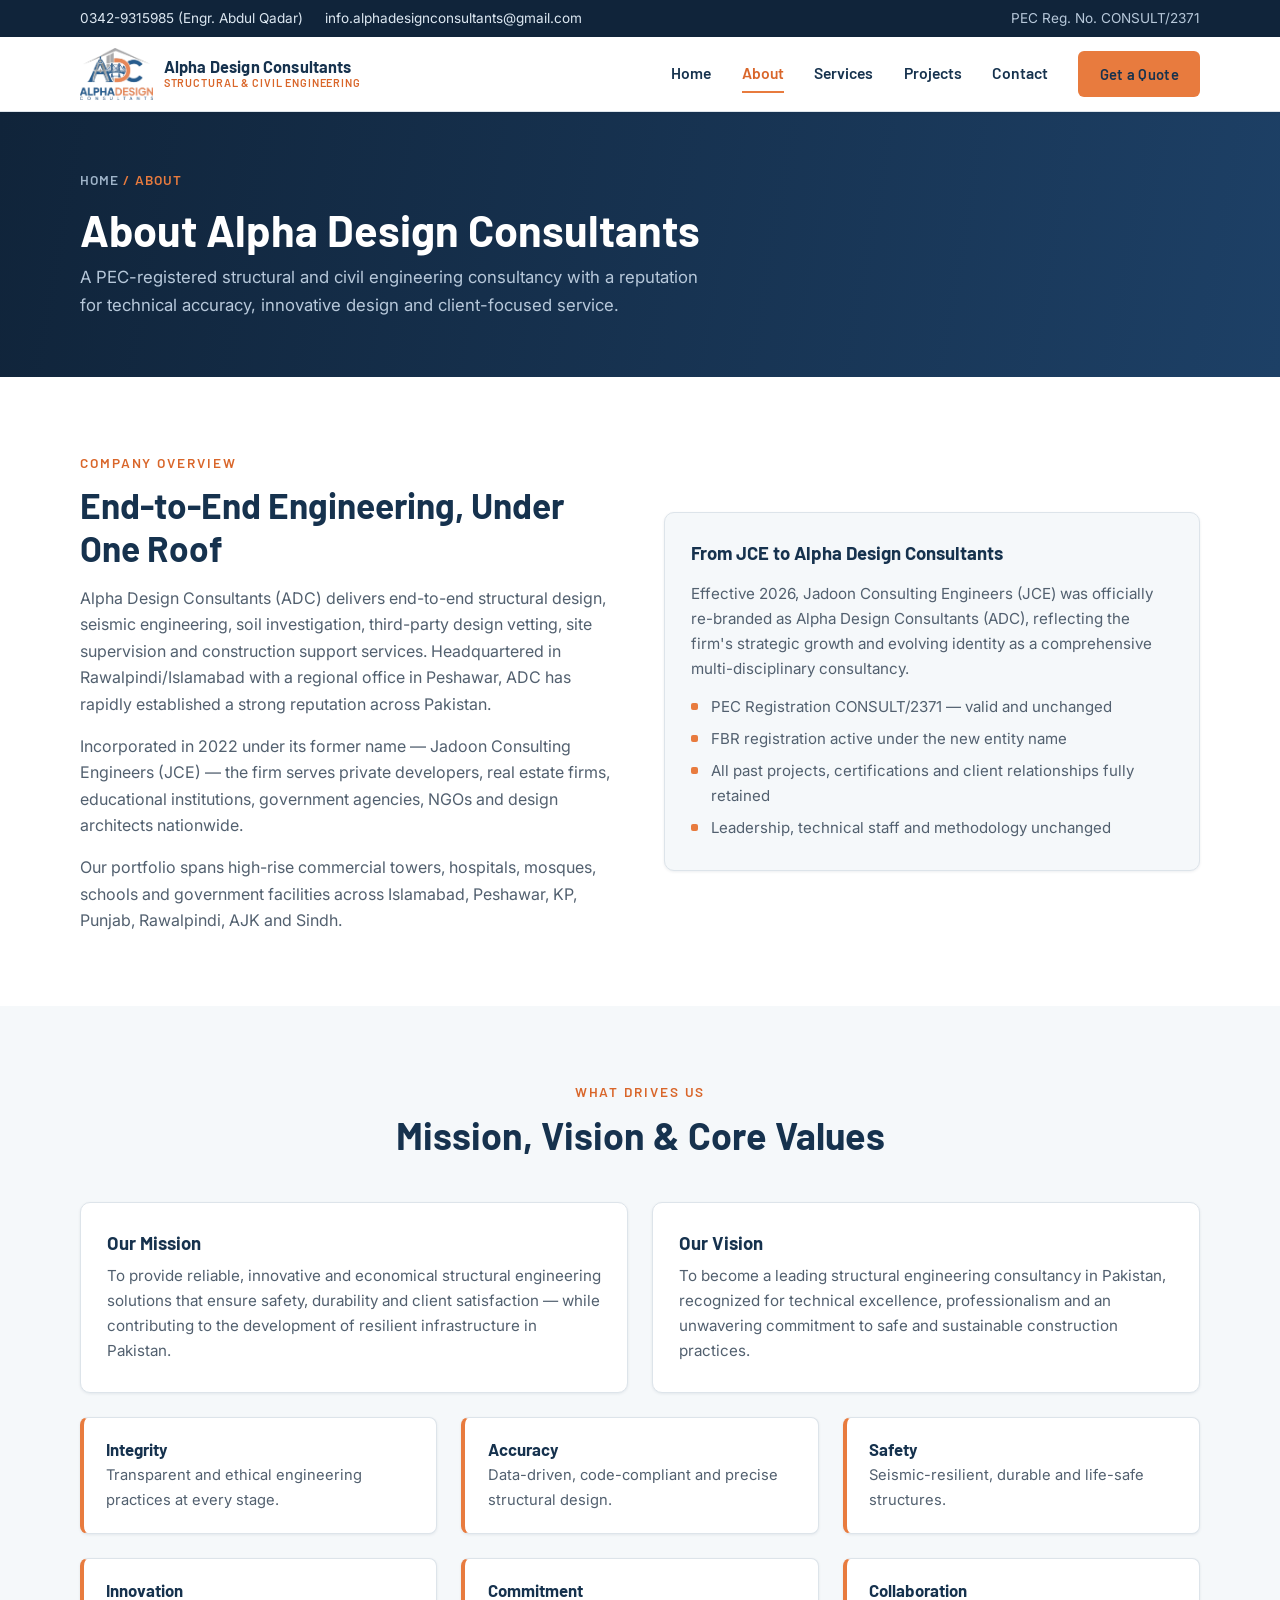
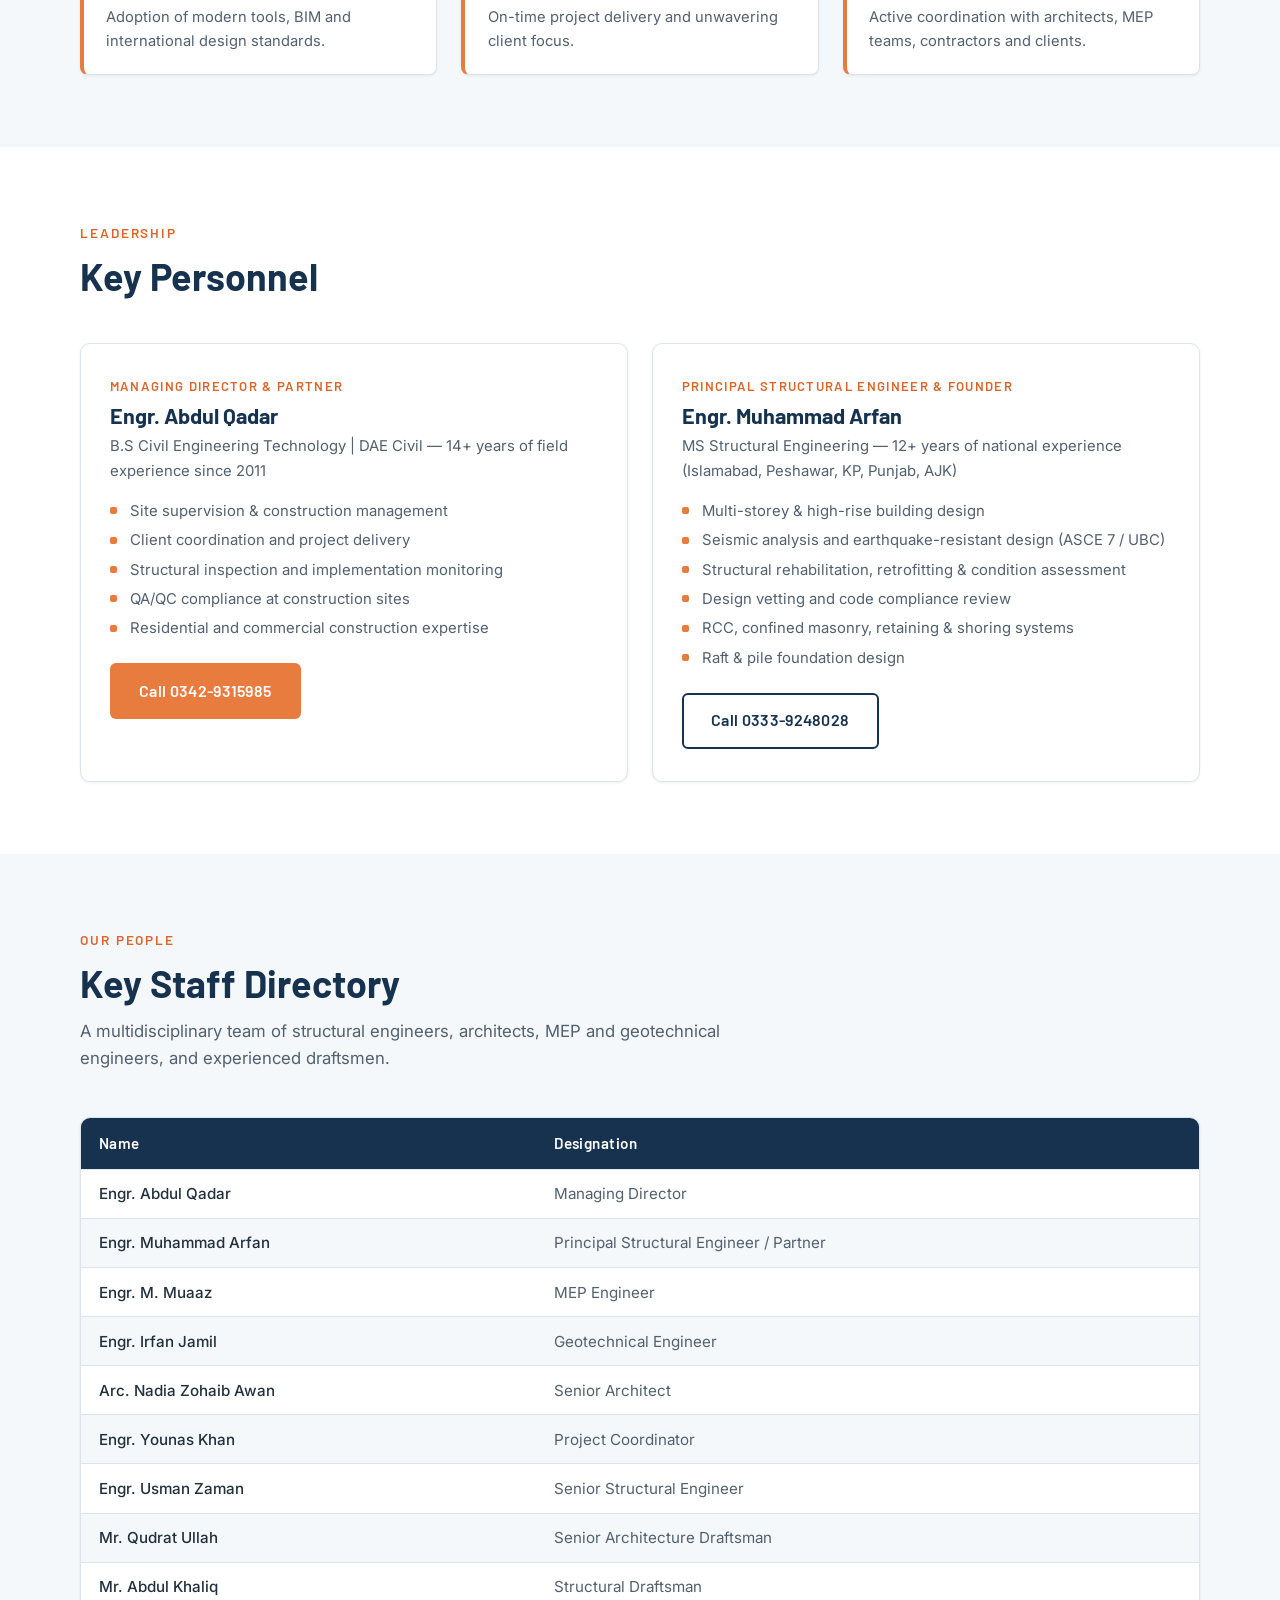
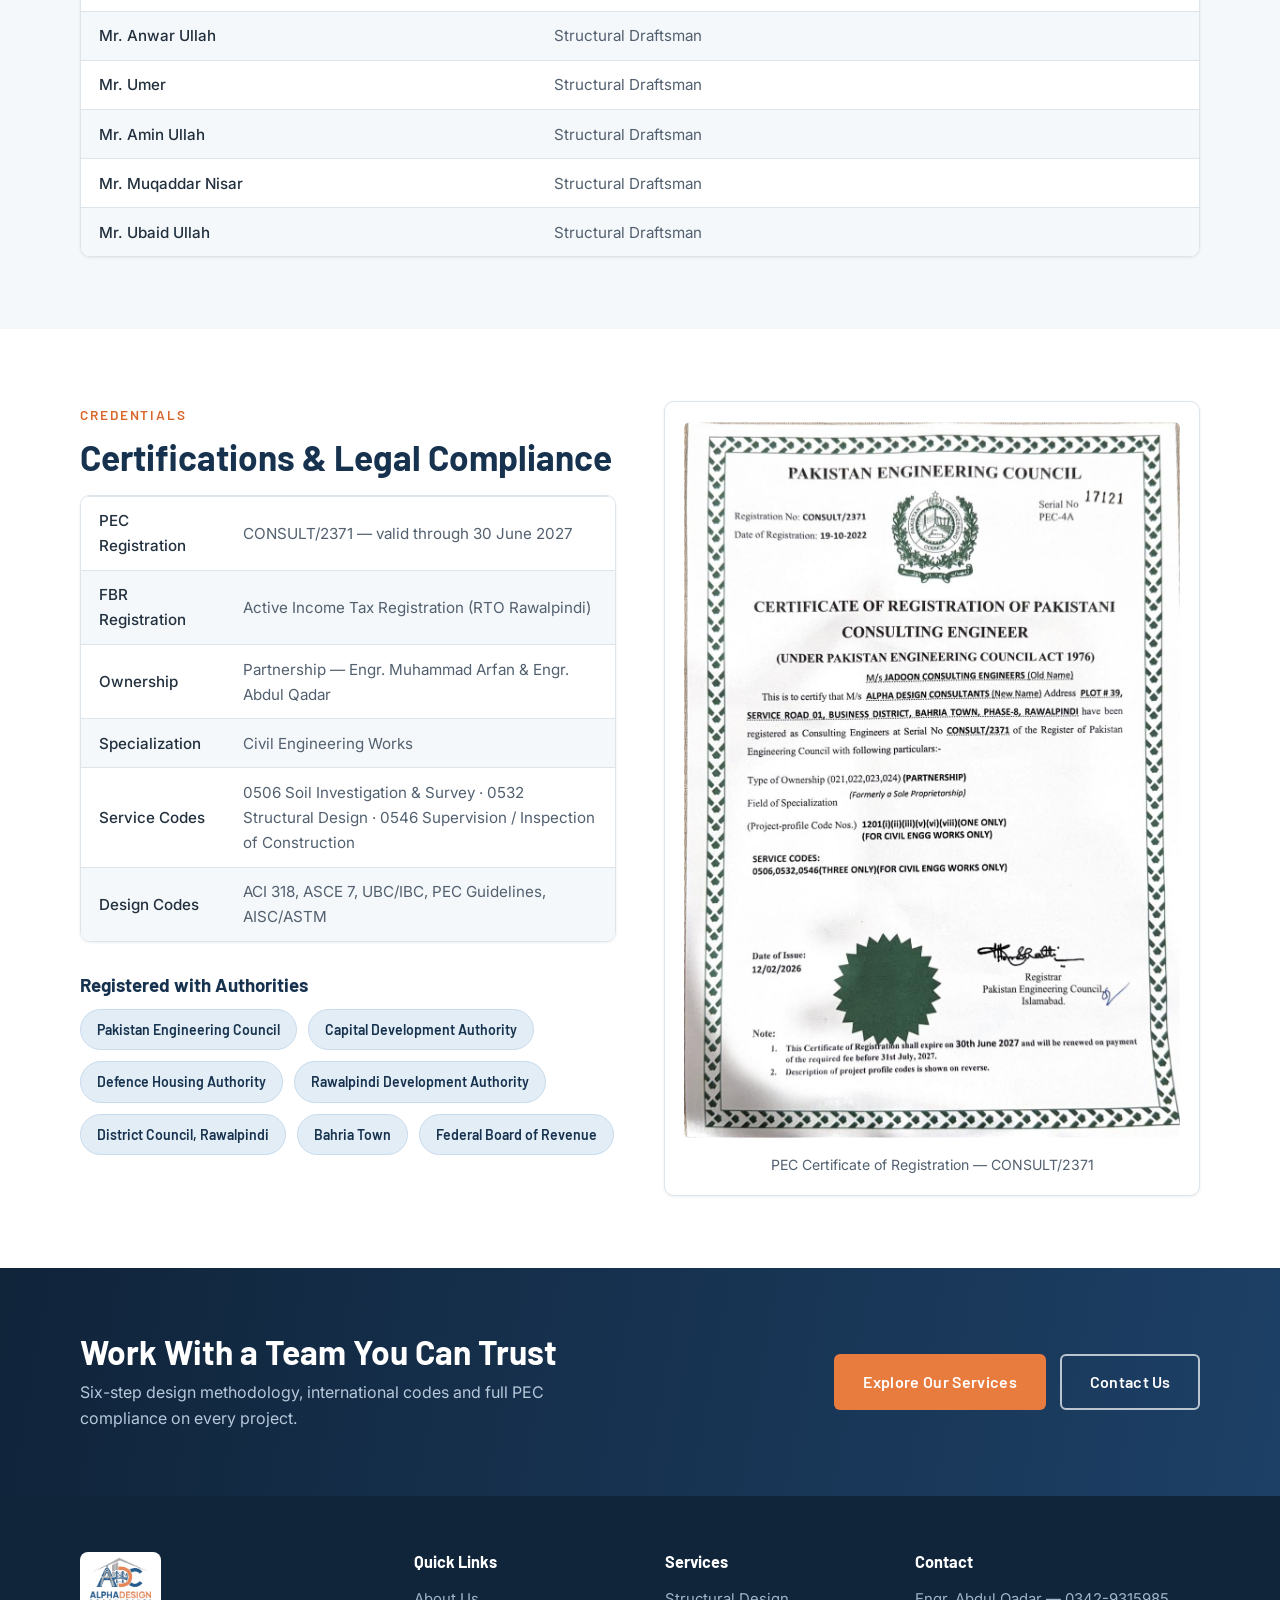
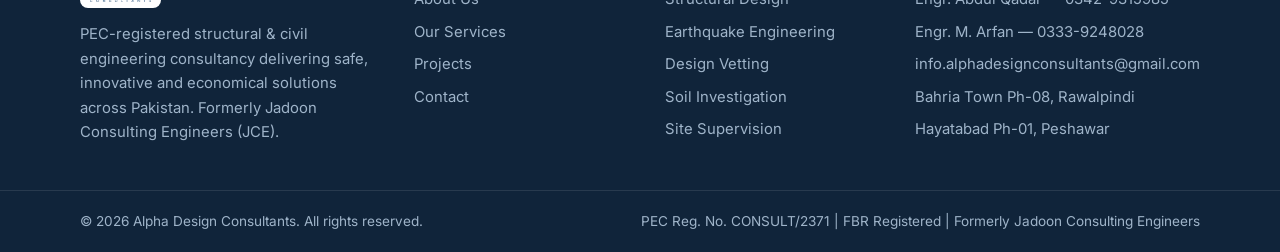
==== about.html @ 9385d1ae "Initial website: home, about, services, projects and contact pages with assets from company profile " ====
<!DOCTYPE html>
<html lang="en">
<head>
  <meta charset="UTF-8">
  <meta name="viewport" content="width=device-width, initial-scale=1.0">
  <title>About Us | Alpha Design Consultants — Structural &amp; Civil Engineering Consultancy</title>
  <meta name="description" content="About Alpha Design Consultants (formerly Jadoon Consulting Engineers): our story, mission, leadership, team and certifications. PEC Reg. CONSULT/2371, offices in Rawalpindi and Peshawar.">
  <meta property="og:title" content="About Alpha Design Consultants">
  <meta property="og:description" content="PEC-registered structural engineering consultancy — our story, leadership, team and certifications.">
  <meta property="og:type" content="website">
  <meta property="og:image" content="assets/img/logo.png">
  <link rel="icon" type="image/png" href="assets/img/favicon.png">
  <link rel="preconnect" href="https://fonts.googleapis.com">
  <link rel="preconnect" href="https://fonts.gstatic.com" crossorigin>
  <link href="https://fonts.googleapis.com/css2?family=Barlow:wght@600;700&family=Inter:wght@400;500;600&display=swap" rel="stylesheet">
  <link rel="stylesheet" href="css/styles.css">
</head>
<body>

  <div class="topbar">
    <div class="container">
      <div class="topbar__group">
        <a href="tel:+923429315985">0342-9315985 (Engr. Abdul Qadar)</a>
        <a href="mailto:info.alphadesignconsultants@gmail.com">info.alphadesignconsultants@gmail.com</a>
      </div>
      <div class="topbar__group">
        <span>PEC Reg. No. CONSULT/2371</span>
      </div>
    </div>
  </div>

  <header class="header">
    <div class="container">
      <a class="brand" href="index.html">
        <img src="assets/img/logo.png" alt="Alpha Design Consultants logo">
        <span class="brand__text">
          <span class="brand__name">Alpha Design Consultants</span>
          <span class="brand__tag">Structural &amp; Civil Engineering</span>
        </span>
      </a>
      <button class="nav-toggle" aria-label="Toggle navigation" aria-expanded="false">
        <span></span><span></span><span></span>
      </button>
      <nav class="nav" aria-label="Main navigation">
        <a href="index.html">Home</a>
        <a href="about.html" class="is-active">About</a>
        <a href="services.html">Services</a>
        <a href="projects.html">Projects</a>
        <a href="contact.html">Contact</a>
        <a href="contact.html" class="btn btn--primary">Get a Quote</a>
      </nav>
    </div>
  </header>

  <main>

    <section class="page-hero">
      <div class="container">
        <div class="breadcrumb"><a href="index.html">Home</a> / About</div>
        <h1>About Alpha Design Consultants</h1>
        <p>A PEC-registered structural and civil engineering consultancy with a reputation for technical accuracy, innovative design and client-focused service.</p>
      </div>
    </section>

    <section class="section">
      <div class="container">
        <div class="grid grid--2" style="align-items:center; gap:3rem;">
          <div class="reveal">
            <span class="eyebrow">Company Overview</span>
            <h2 style="font-size:clamp(1.6rem,3vw,2.2rem); margin-bottom:1rem;">End-to-End Engineering, Under One Roof</h2>
            <p style="color:var(--ink-soft); margin-bottom:1rem;">Alpha Design Consultants (ADC) delivers end-to-end structural design, seismic engineering, soil investigation, third-party design vetting, site supervision and construction support services. Headquartered in Rawalpindi/Islamabad with a regional office in Peshawar, ADC has rapidly established a strong reputation across Pakistan.</p>
            <p style="color:var(--ink-soft); margin-bottom:1rem;">Incorporated in 2022 under its former name — Jadoon Consulting Engineers (JCE) — the firm serves private developers, real estate firms, educational institutions, government agencies, NGOs and design architects nationwide.</p>
            <p style="color:var(--ink-soft);">Our portfolio spans high-rise commercial towers, hospitals, mosques, schools and government facilities across Islamabad, Peshawar, KP, Punjab, Rawalpindi, AJK and Sindh.</p>
          </div>
          <div class="reveal">
            <div class="card" style="background:var(--bg-soft);">
              <h3 style="margin-bottom:1rem;">From JCE to Alpha Design Consultants</h3>
              <p style="margin-bottom:0.9rem;">Effective 2026, Jadoon Consulting Engineers (JCE) was officially re-branded as Alpha Design Consultants (ADC), reflecting the firm's strategic growth and evolving identity as a comprehensive multi-disciplinary consultancy.</p>
              <ul style="display:grid; gap:0.45rem;">
                <li style="position:relative; padding-left:1.25rem; font-size:0.94rem; color:var(--ink-soft);"><span style="position:absolute; left:0; top:0.55em; width:7px; height:7px; border-radius:2px; background:var(--orange-500);"></span>PEC Registration CONSULT/2371 — valid and unchanged</li>
                <li style="position:relative; padding-left:1.25rem; font-size:0.94rem; color:var(--ink-soft);"><span style="position:absolute; left:0; top:0.55em; width:7px; height:7px; border-radius:2px; background:var(--orange-500);"></span>FBR registration active under the new entity name</li>
                <li style="position:relative; padding-left:1.25rem; font-size:0.94rem; color:var(--ink-soft);"><span style="position:absolute; left:0; top:0.55em; width:7px; height:7px; border-radius:2px; background:var(--orange-500);"></span>All past projects, certifications and client relationships fully retained</li>
                <li style="position:relative; padding-left:1.25rem; font-size:0.94rem; color:var(--ink-soft);"><span style="position:absolute; left:0; top:0.55em; width:7px; height:7px; border-radius:2px; background:var(--orange-500);"></span>Leadership, technical staff and methodology unchanged</li>
              </ul>
            </div>
          </div>
        </div>
      </div>
    </section>

    <section class="section section--soft">
      <div class="container">
        <div class="section-head section-head--center reveal">
          <span class="eyebrow">What Drives Us</span>
          <h2>Mission, Vision &amp; Core Values</h2>
        </div>
        <div class="grid grid--2" style="margin-bottom:1.5rem;">
          <div class="card reveal">
            <h3>Our Mission</h3>
            <p>To provide reliable, innovative and economical structural engineering solutions that ensure safety, durability and client satisfaction — while contributing to the development of resilient infrastructure in Pakistan.</p>
          </div>
          <div class="card reveal">
            <h3>Our Vision</h3>
            <p>To become a leading structural engineering consultancy in Pakistan, recognized for technical excellence, professionalism and an unwavering commitment to safe and sustainable construction practices.</p>
          </div>
        </div>
        <div class="grid grid--3">
          <div class="value-card reveal">
            <h3>Integrity</h3>
            <p>Transparent and ethical engineering practices at every stage.</p>
          </div>
          <div class="value-card reveal">
            <h3>Accuracy</h3>
            <p>Data-driven, code-compliant and precise structural design.</p>
          </div>
          <div class="value-card reveal">
            <h3>Safety</h3>
            <p>Seismic-resilient, durable and life-safe structures.</p>
          </div>
          <div class="value-card reveal">
            <h3>Innovation</h3>
            <p>Adoption of modern tools, BIM and international design standards.</p>
          </div>
          <div class="value-card reveal">
            <h3>Commitment</h3>
            <p>On-time project delivery and unwavering client focus.</p>
          </div>
          <div class="value-card reveal">
            <h3>Collaboration</h3>
            <p>Active coordination with architects, MEP teams, contractors and clients.</p>
          </div>
        </div>
      </div>
    </section>

    <section class="section">
      <div class="container">
        <div class="section-head reveal">
          <span class="eyebrow">Leadership</span>
          <h2>Key Personnel</h2>
        </div>
        <div class="grid grid--2">
          <div class="leader-card reveal">
            <div class="leader-card__role">Managing Director &amp; Partner</div>
            <h3>Engr. Abdul Qadar</h3>
            <p class="leader-card__meta">B.S Civil Engineering Technology | DAE Civil &mdash; 14+ years of field experience since 2011</p>
            <ul>
              <li>Site supervision &amp; construction management</li>
              <li>Client coordination and project delivery</li>
              <li>Structural inspection and implementation monitoring</li>
              <li>QA/QC compliance at construction sites</li>
              <li>Residential and commercial construction expertise</li>
            </ul>
            <a href="tel:+923429315985" class="btn btn--primary">Call 0342-9315985</a>
          </div>
          <div class="leader-card reveal">
            <div class="leader-card__role">Principal Structural Engineer &amp; Founder</div>
            <h3>Engr. Muhammad Arfan</h3>
            <p class="leader-card__meta">MS Structural Engineering &mdash; 12+ years of national experience (Islamabad, Peshawar, KP, Punjab, AJK)</p>
            <ul>
              <li>Multi-storey &amp; high-rise building design</li>
              <li>Seismic analysis and earthquake-resistant design (ASCE 7 / UBC)</li>
              <li>Structural rehabilitation, retrofitting &amp; condition assessment</li>
              <li>Design vetting and code compliance review</li>
              <li>RCC, confined masonry, retaining &amp; shoring systems</li>
              <li>Raft &amp; pile foundation design</li>
            </ul>
            <a href="tel:+923339248028" class="btn btn--outline">Call 0333-9248028</a>
          </div>
        </div>
      </div>
    </section>

    <section class="section section--soft">
      <div class="container">
        <div class="section-head reveal">
          <span class="eyebrow">Our People</span>
          <h2>Key Staff Directory</h2>
          <p>A multidisciplinary team of structural engineers, architects, MEP and geotechnical engineers, and experienced draftsmen.</p>
        </div>
        <div class="table-wrap reveal">
          <table>
            <thead>
              <tr><th>Name</th><th>Designation</th></tr>
            </thead>
            <tbody>
              <tr><td>Engr. Abdul Qadar</td><td>Managing Director</td></tr>
              <tr><td>Engr. Muhammad Arfan</td><td>Principal Structural Engineer / Partner</td></tr>
              <tr><td>Engr. M. Muaaz</td><td>MEP Engineer</td></tr>
              <tr><td>Engr. Irfan Jamil</td><td>Geotechnical Engineer</td></tr>
              <tr><td>Arc. Nadia Zohaib Awan</td><td>Senior Architect</td></tr>
              <tr><td>Engr. Younas Khan</td><td>Project Coordinator</td></tr>
              <tr><td>Engr. Usman Zaman</td><td>Senior Structural Engineer</td></tr>
              <tr><td>Mr. Qudrat Ullah</td><td>Senior Architecture Draftsman</td></tr>
              <tr><td>Mr. Abdul Khaliq</td><td>Structural Draftsman</td></tr>
              <tr><td>Mr. Anwar Ullah</td><td>Structural Draftsman</td></tr>
              <tr><td>Mr. Umer</td><td>Structural Draftsman</td></tr>
              <tr><td>Mr. Amin Ullah</td><td>Structural Draftsman</td></tr>
              <tr><td>Mr. Muqaddar Nisar</td><td>Structural Draftsman</td></tr>
              <tr><td>Mr. Ubaid Ullah</td><td>Structural Draftsman</td></tr>
            </tbody>
          </table>
        </div>
      </div>
    </section>

    <section class="section">
      <div class="container">
        <div class="grid grid--2" style="align-items:start; gap:3rem;">
          <div class="reveal">
            <span class="eyebrow">Credentials</span>
            <h2 style="font-size:clamp(1.6rem,3vw,2.2rem); margin-bottom:1rem;">Certifications &amp; Legal Compliance</h2>
            <div class="table-wrap">
              <table>
                <tbody>
                  <tr><td>PEC Registration</td><td>CONSULT/2371 — valid through 30 June 2027</td></tr>
                  <tr><td>FBR Registration</td><td>Active Income Tax Registration (RTO Rawalpindi)</td></tr>
                  <tr><td>Ownership</td><td>Partnership — Engr. Muhammad Arfan &amp; Engr. Abdul Qadar</td></tr>
                  <tr><td>Specialization</td><td>Civil Engineering Works</td></tr>
                  <tr><td>Service Codes</td><td>0506 Soil Investigation &amp; Survey · 0532 Structural Design · 0546 Supervision / Inspection of Construction</td></tr>
                  <tr><td>Design Codes</td><td>ACI 318, ASCE 7, UBC/IBC, PEC Guidelines, AISC/ASTM</td></tr>
                </tbody>
              </table>
            </div>
            <h3 style="margin:2rem 0 0.8rem;">Registered with Authorities</h3>
            <div class="badge-row">
              <span class="badge">Pakistan Engineering Council</span>
              <span class="badge">Capital Development Authority</span>
              <span class="badge">Defence Housing Authority</span>
              <span class="badge">Rawalpindi Development Authority</span>
              <span class="badge">District Council, Rawalpindi</span>
              <span class="badge">Bahria Town</span>
              <span class="badge">Federal Board of Revenue</span>
            </div>
          </div>
          <div class="reveal">
            <div class="card" style="padding:1.2rem;">
              <img src="assets/img/pec-certificate.jpg" alt="Pakistan Engineering Council Certificate of Registration — Alpha Design Consultants, CONSULT/2371" loading="lazy" style="border-radius:6px;">
              <p style="margin-top:0.9rem; font-size:0.88rem; color:var(--ink-soft); text-align:center;">PEC Certificate of Registration — CONSULT/2371</p>
            </div>
          </div>
        </div>
      </div>
    </section>

    <section class="cta">
      <div class="container">
        <div>
          <h2>Work With a Team You Can Trust</h2>
          <p>Six-step design methodology, international codes and full PEC compliance on every project.</p>
        </div>
        <div class="cta__actions">
          <a href="services.html" class="btn btn--primary">Explore Our Services</a>
          <a href="contact.html" class="btn btn--outline-light">Contact Us</a>
        </div>
      </div>
    </section>

  </main>

  <footer class="footer">
    <div class="container">
      <div class="footer__grid">
        <div class="footer__brand">
          <img src="assets/img/logo.png" alt="Alpha Design Consultants logo">
          <p>PEC-registered structural &amp; civil engineering consultancy delivering safe, innovative and economical solutions across Pakistan. Formerly Jadoon Consulting Engineers (JCE).</p>
        </div>
        <div>
          <h4>Quick Links</h4>
          <ul>
            <li><a href="about.html">About Us</a></li>
            <li><a href="services.html">Our Services</a></li>
            <li><a href="projects.html">Projects</a></li>
            <li><a href="contact.html">Contact</a></li>
          </ul>
        </div>
        <div>
          <h4>Services</h4>
          <ul>
            <li><a href="services.html#structural">Structural Design</a></li>
            <li><a href="services.html#seismic">Earthquake Engineering</a></li>
            <li><a href="services.html#vetting">Design Vetting</a></li>
            <li><a href="services.html#geotechnical">Soil Investigation</a></li>
            <li><a href="services.html#supervision">Site Supervision</a></li>
          </ul>
        </div>
        <div>
          <h4>Contact</h4>
          <ul>
            <li><a href="tel:+923429315985">Engr. Abdul Qadar — 0342-9315985</a></li>
            <li><a href="tel:+923339248028">Engr. M. Arfan — 0333-9248028</a></li>
            <li><a href="mailto:info.alphadesignconsultants@gmail.com">info.alphadesignconsultants@gmail.com</a></li>
            <li>Bahria Town Ph-08, Rawalpindi</li>
            <li>Hayatabad Ph-01, Peshawar</li>
          </ul>
        </div>
      </div>
    </div>
    <div class="footer__bottom">
      <div class="container">
        <span>&copy; <span id="year"></span> Alpha Design Consultants. All rights reserved.</span>
        <span>PEC Reg. No. CONSULT/2371 | FBR Registered | Formerly Jadoon Consulting Engineers</span>
      </div>
    </div>
  </footer>

  <script src="js/main.js"></script>
</body>
</html>
---- css/styles.css ----
/* ==========================================================================
   Alpha Design Consultants — Site Stylesheet
   ========================================================================== */

:root {
  /* Palette drawn from the ADC logo (navy blue + orange) */
  --navy-900: #10243a;
  --navy-800: #16324e;
  --navy-700: #1d4066;
  --steel-600: #2e6da4;
  --steel-100: #e3edf6;
  --orange-500: #e87b3e;
  --orange-600: #d9662a;
  --orange-100: #fdeee3;
  --ink: #22303e;
  --ink-soft: #52606f;
  --line: #dde4ea;
  --bg: #ffffff;
  --bg-soft: #f5f8fa;

  --font-head: "Barlow", "Segoe UI", Arial, sans-serif;
  --font-body: "Inter", "Segoe UI", Arial, sans-serif;

  --radius: 10px;
  --shadow-sm: 0 1px 3px rgba(16, 36, 58, 0.08);
  --shadow-md: 0 6px 24px rgba(16, 36, 58, 0.12);
  --container: 1160px;
}

/* --------------------------------- Reset --------------------------------- */

*,
*::before,
*::after {
  box-sizing: border-box;
  margin: 0;
  padding: 0;
}

html {
  scroll-behavior: smooth;
}

body {
  font-family: var(--font-body);
  font-size: 1rem;
  line-height: 1.65;
  color: var(--ink);
  background: var(--bg);
  -webkit-font-smoothing: antialiased;
}

img {
  max-width: 100%;
  display: block;
}

a {
  color: var(--steel-600);
  text-decoration: none;
}

a:hover {
  color: var(--orange-600);
}

ul {
  list-style: none;
}

h1, h2, h3, h4 {
  font-family: var(--font-head);
  font-weight: 700;
  line-height: 1.2;
  color: var(--navy-800);
}

/* ------------------------------- Utilities ------------------------------- */

.container {
  max-width: var(--container);
  margin: 0 auto;
  padding: 0 1.25rem;
}

.section {
  padding: 4.5rem 0;
}

.section--soft {
  background: var(--bg-soft);
}

.section--navy {
  background: var(--navy-800);
  color: #cfdcea;
}

.section--navy h2,
.section--navy h3 {
  color: #fff;
}

.section-head {
  max-width: 720px;
  margin-bottom: 2.75rem;
}

.section-head--center {
  margin-left: auto;
  margin-right: auto;
  text-align: center;
}

.eyebrow {
  display: inline-block;
  font-family: var(--font-head);
  font-size: 0.85rem;
  font-weight: 600;
  letter-spacing: 0.14em;
  text-transform: uppercase;
  color: var(--orange-600);
  margin-bottom: 0.6rem;
}

.section--navy .eyebrow {
  color: var(--orange-500);
}

.section-head h2 {
  font-size: clamp(1.7rem, 3.2vw, 2.35rem);
  margin-bottom: 0.75rem;
}

.section-head p {
  color: var(--ink-soft);
  font-size: 1.05rem;
}

.section--navy .section-head p {
  color: #b7c8da;
}

/* -------------------------------- Buttons -------------------------------- */

.btn {
  display: inline-block;
  font-family: var(--font-head);
  font-weight: 600;
  font-size: 1rem;
  letter-spacing: 0.02em;
  padding: 0.8rem 1.7rem;
  border-radius: 6px;
  border: 2px solid transparent;
  cursor: pointer;
  transition: background 0.2s ease, color 0.2s ease, border-color 0.2s ease;
}

.btn--primary {
  background: var(--orange-500);
  color: #fff;
}

.btn--primary:hover {
  background: var(--orange-600);
  color: #fff;
}

.btn--outline {
  border-color: var(--navy-800);
  color: var(--navy-800);
}

.btn--outline:hover {
  background: var(--navy-800);
  color: #fff;
}

.btn--outline-light {
  border-color: rgba(255, 255, 255, 0.7);
  color: #fff;
}

.btn--outline-light:hover {
  background: #fff;
  color: var(--navy-800);
}

/* -------------------------------- Top bar -------------------------------- */

.topbar {
  background: var(--navy-900);
  color: #b7c8da;
  font-size: 0.85rem;
  padding: 0.45rem 0;
}

.topbar .container {
  display: flex;
  justify-content: space-between;
  align-items: center;
  gap: 1rem;
  flex-wrap: wrap;
}

.topbar a {
  color: #dce7f1;
}

.topbar a:hover {
  color: var(--orange-500);
}

.topbar__group {
  display: flex;
  gap: 1.4rem;
  flex-wrap: wrap;
}

/* -------------------------------- Header --------------------------------- */

.header {
  position: sticky;
  top: 0;
  z-index: 100;
  background: #fff;
  border-bottom: 1px solid var(--line);
  box-shadow: var(--shadow-sm);
}

.header .container {
  display: flex;
  align-items: center;
  justify-content: space-between;
  gap: 1rem;
  min-height: 74px;
}

.brand {
  display: flex;
  align-items: center;
  gap: 0.7rem;
}

.brand img {
  height: 52px;
  width: auto;
}

.brand__text {
  font-family: var(--font-head);
  line-height: 1.15;
}

.brand__name {
  display: block;
  font-weight: 700;
  font-size: 1.02rem;
  color: var(--navy-800);
  letter-spacing: 0.01em;
}

.brand__tag {
  display: block;
  font-size: 0.68rem;
  font-weight: 600;
  letter-spacing: 0.08em;
  text-transform: uppercase;
  color: var(--orange-600);
}

.nav {
  display: flex;
  align-items: center;
  gap: 1.9rem;
}

.nav a {
  font-family: var(--font-head);
  font-weight: 600;
  font-size: 0.98rem;
  color: var(--navy-800);
  padding: 0.35rem 0;
  border-bottom: 2px solid transparent;
}

.nav a:hover {
  color: var(--orange-600);
}

.nav a.is-active {
  color: var(--orange-600);
  border-bottom-color: var(--orange-500);
}

.nav .btn {
  padding: 0.55rem 1.2rem;
  font-size: 0.92rem;
}

.nav-toggle {
  display: none;
  background: none;
  border: none;
  cursor: pointer;
  padding: 0.4rem;
}

.nav-toggle span {
  display: block;
  width: 26px;
  height: 3px;
  background: var(--navy-800);
  margin: 5px 0;
  border-radius: 2px;
  transition: transform 0.25s ease, opacity 0.25s ease;
}

/* -------------------------------- Hero (home) ---------------------------- */

.hero {
  position: relative;
  background:
    linear-gradient(100deg, rgba(13, 30, 48, 0.94) 0%, rgba(22, 50, 78, 0.88) 55%, rgba(22, 50, 78, 0.55) 100%),
    url("../assets/img/project-florenza-mall.jpg") center 30% / cover no-repeat;
  color: #fff;
  padding: 6.5rem 0 7rem;
}

.hero__inner {
  max-width: 680px;
}

.hero__badge {
  display: inline-flex;
  align-items: center;
  gap: 0.5rem;
  background: rgba(232, 123, 62, 0.16);
  border: 1px solid rgba(232, 123, 62, 0.55);
  color: #f8c9a8;
  font-family: var(--font-head);
  font-size: 0.82rem;
  font-weight: 600;
  letter-spacing: 0.1em;
  text-transform: uppercase;
  padding: 0.4rem 0.9rem;
  border-radius: 999px;
  margin-bottom: 1.4rem;
}

.hero h1 {
  color: #fff;
  font-size: clamp(2.1rem, 4.6vw, 3.3rem);
  margin-bottom: 1.1rem;
}

.hero h1 em {
  font-style: normal;
  color: var(--orange-500);
}

.hero p {
  font-size: 1.12rem;
  color: #ccdaea;
  margin-bottom: 2.1rem;
  max-width: 560px;
}

.hero__actions {
  display: flex;
  gap: 0.9rem;
  flex-wrap: wrap;
}

/* ------------------------------ Page hero -------------------------------- */

.page-hero {
  background: linear-gradient(100deg, var(--navy-900) 0%, var(--navy-700) 100%);
  color: #fff;
  padding: 3.6rem 0;
}

.page-hero h1 {
  color: #fff;
  font-size: clamp(1.9rem, 3.6vw, 2.7rem);
  margin-bottom: 0.5rem;
}

.page-hero p {
  color: #b7c8da;
  max-width: 640px;
  font-size: 1.05rem;
}

.breadcrumb {
  font-family: var(--font-head);
  font-size: 0.85rem;
  font-weight: 600;
  letter-spacing: 0.08em;
  text-transform: uppercase;
  color: var(--orange-500);
  margin-bottom: 0.8rem;
}

.breadcrumb a {
  color: #9fb4c9;
}

.breadcrumb a:hover {
  color: #fff;
}

/* ------------------------------ Stats strip ------------------------------ */

.stats {
  background: var(--navy-800);
  color: #fff;
  padding: 2.6rem 0;
}

.stats__grid {
  display: grid;
  grid-template-columns: repeat(4, 1fr);
  gap: 1.5rem;
  text-align: center;
}

.stat__value {
  font-family: var(--font-head);
  font-size: 2.3rem;
  font-weight: 700;
  color: var(--orange-500);
}

.stat__label {
  font-size: 0.92rem;
  color: #b7c8da;
  margin-top: 0.15rem;
}

/* -------------------------------- Cards ---------------------------------- */

.grid {
  display: grid;
  gap: 1.5rem;
}

.grid--3 {
  grid-template-columns: repeat(3, 1fr);
}

.grid--2 {
  grid-template-columns: repeat(2, 1fr);
}

.grid--4 {
  grid-template-columns: repeat(4, 1fr);
}

.card {
  background: #fff;
  border: 1px solid var(--line);
  border-radius: var(--radius);
  padding: 1.8rem 1.6rem;
  box-shadow: var(--shadow-sm);
  transition: transform 0.2s ease, box-shadow 0.2s ease;
}

.card:hover {
  transform: translateY(-4px);
  box-shadow: var(--shadow-md);
}

.card__icon {
  width: 48px;
  height: 48px;
  display: grid;
  place-items: center;
  border-radius: 9px;
  background: var(--orange-100);
  color: var(--orange-600);
  margin-bottom: 1.1rem;
}

.card__icon svg {
  width: 26px;
  height: 26px;
}

.card h3 {
  font-size: 1.16rem;
  margin-bottom: 0.55rem;
}

.card p {
  color: var(--ink-soft);
  font-size: 0.95rem;
}

.card .card__link {
  display: inline-block;
  margin-top: 0.9rem;
  font-family: var(--font-head);
  font-weight: 600;
  font-size: 0.92rem;
  color: var(--orange-600);
}

/* ----------------------------- Feature list ------------------------------ */

.feature-list {
  display: grid;
  grid-template-columns: repeat(2, 1fr);
  gap: 1.1rem 2rem;
}

.feature {
  display: flex;
  gap: 0.85rem;
  align-items: flex-start;
}

.feature__dot {
  flex: none;
  width: 34px;
  height: 34px;
  border-radius: 8px;
  display: grid;
  place-items: center;
  background: var(--steel-100);
  color: var(--steel-600);
  font-family: var(--font-head);
  font-weight: 700;
  font-size: 0.95rem;
}

.section--navy .feature__dot {
  background: rgba(255, 255, 255, 0.12);
  color: var(--orange-500);
}

.feature h3 {
  font-size: 1.02rem;
  margin-bottom: 0.15rem;
}

.feature p {
  font-size: 0.92rem;
  color: var(--ink-soft);
}

.section--navy .feature p {
  color: #b7c8da;
}

/* ---------------------------- Project cards ------------------------------ */

.project-card {
  background: #fff;
  border: 1px solid var(--line);
  border-radius: var(--radius);
  overflow: hidden;
  box-shadow: var(--shadow-sm);
  transition: transform 0.2s ease, box-shadow 0.2s ease;
  display: flex;
  flex-direction: column;
}

.project-card:hover {
  transform: translateY(-4px);
  box-shadow: var(--shadow-md);
}

.project-card__media {
  position: relative;
  aspect-ratio: 4 / 3;
  overflow: hidden;
  background: var(--bg-soft);
}

.project-card__media img {
  width: 100%;
  height: 100%;
  object-fit: cover;
  transition: transform 0.35s ease;
}

.project-card:hover .project-card__media img {
  transform: scale(1.05);
}

.project-card__tag {
  position: absolute;
  top: 0.8rem;
  left: 0.8rem;
  background: var(--navy-800);
  color: #fff;
  font-family: var(--font-head);
  font-size: 0.72rem;
  font-weight: 600;
  letter-spacing: 0.08em;
  text-transform: uppercase;
  padding: 0.28rem 0.7rem;
  border-radius: 4px;
}

.project-card__body {
  padding: 1.15rem 1.25rem 1.3rem;
}

.project-card__body h3 {
  font-size: 1.06rem;
  margin-bottom: 0.25rem;
}

.project-card__body p {
  font-size: 0.9rem;
  color: var(--ink-soft);
}

/* ------------------------------- Steps ----------------------------------- */

.steps {
  counter-reset: step;
  display: grid;
  grid-template-columns: repeat(3, 1fr);
  gap: 1.5rem;
}

.step {
  background: #fff;
  border: 1px solid var(--line);
  border-radius: var(--radius);
  padding: 1.6rem 1.5rem;
  position: relative;
}

.step__num {
  font-family: var(--font-head);
  font-size: 2.4rem;
  font-weight: 700;
  color: var(--steel-100);
  -webkit-text-stroke: 1.5px var(--steel-600);
  line-height: 1;
  margin-bottom: 0.7rem;
}

.step h3 {
  font-size: 1.05rem;
  margin-bottom: 0.4rem;
}

.step p {
  font-size: 0.92rem;
  color: var(--ink-soft);
}

/* ----------------------------- Service blocks ---------------------------- */

.service-block {
  display: grid;
  grid-template-columns: 56px 1fr;
  gap: 1.3rem;
  padding: 2rem 0;
  border-bottom: 1px solid var(--line);
}

.service-block:last-child {
  border-bottom: none;
}

.service-block__icon {
  width: 56px;
  height: 56px;
  border-radius: 12px;
  display: grid;
  place-items: center;
  background: var(--navy-800);
  color: var(--orange-500);
}

.service-block__icon svg {
  width: 28px;
  height: 28px;
}

.service-block h3 {
  font-size: 1.3rem;
  margin-bottom: 0.55rem;
}

.service-block ul {
  display: grid;
  grid-template-columns: repeat(2, 1fr);
  gap: 0.4rem 1.6rem;
  margin-top: 0.6rem;
}

.service-block li {
  position: relative;
  padding-left: 1.25rem;
  font-size: 0.94rem;
  color: var(--ink-soft);
}

.service-block li::before {
  content: "";
  position: absolute;
  left: 0;
  top: 0.55em;
  width: 7px;
  height: 7px;
  border-radius: 2px;
  background: var(--orange-500);
}

/* -------------------------------- Tables --------------------------------- */

.table-wrap {
  overflow-x: auto;
  border: 1px solid var(--line);
  border-radius: var(--radius);
  box-shadow: var(--shadow-sm);
}

table {
  width: 100%;
  border-collapse: collapse;
  background: #fff;
  font-size: 0.95rem;
}

thead {
  background: var(--navy-800);
  color: #fff;
}

th {
  font-family: var(--font-head);
  font-weight: 600;
  letter-spacing: 0.03em;
  text-align: left;
  padding: 0.8rem 1.1rem;
}

td {
  padding: 0.72rem 1.1rem;
  border-top: 1px solid var(--line);
  color: var(--ink-soft);
}

tbody tr:nth-child(even) {
  background: var(--bg-soft);
}

td:first-child {
  color: var(--ink);
  font-weight: 500;
}

/* ----------------------------- Leader cards ------------------------------ */

.leader-card {
  background: #fff;
  border: 1px solid var(--line);
  border-radius: var(--radius);
  padding: 2rem 1.8rem;
  box-shadow: var(--shadow-sm);
}

.leader-card__role {
  font-family: var(--font-head);
  font-size: 0.82rem;
  font-weight: 600;
  letter-spacing: 0.1em;
  text-transform: uppercase;
  color: var(--orange-600);
  margin-bottom: 0.35rem;
}

.leader-card h3 {
  font-size: 1.35rem;
  margin-bottom: 0.3rem;
}

.leader-card__meta {
  font-size: 0.93rem;
  color: var(--ink-soft);
  margin-bottom: 1rem;
}

.leader-card ul {
  margin-top: 0.4rem;
}

.leader-card li {
  position: relative;
  padding-left: 1.25rem;
  font-size: 0.93rem;
  color: var(--ink-soft);
  margin-bottom: 0.3rem;
}

.leader-card li::before {
  content: "";
  position: absolute;
  left: 0;
  top: 0.55em;
  width: 7px;
  height: 7px;
  border-radius: 2px;
  background: var(--orange-500);
}

.leader-card .btn {
  margin-top: 1.1rem;
}

/* ------------------------------ Value cards ------------------------------ */

.value-card {
  background: #fff;
  border: 1px solid var(--line);
  border-left: 4px solid var(--orange-500);
  border-radius: 8px;
  padding: 1.3rem 1.4rem;
  box-shadow: var(--shadow-sm);
}

.value-card h3 {
  font-size: 1.05rem;
  margin-bottom: 0.3rem;
}

.value-card p {
  font-size: 0.92rem;
  color: var(--ink-soft);
}

/* ------------------------------- Badges ---------------------------------- */

.badge-row {
  display: flex;
  flex-wrap: wrap;
  gap: 0.7rem;
}

.badge {
  display: inline-block;
  background: var(--steel-100);
  color: var(--navy-800);
  font-family: var(--font-head);
  font-weight: 600;
  font-size: 0.88rem;
  padding: 0.5rem 1rem;
  border-radius: 999px;
  border: 1px solid #c8dbec;
}

.section--navy .badge {
  background: rgba(255, 255, 255, 0.1);
  color: #dce7f1;
  border-color: rgba(255, 255, 255, 0.2);
}

/* ----------------------------- Contact page ------------------------------ */

.contact-card {
  background: #fff;
  border: 1px solid var(--line);
  border-radius: var(--radius);
  padding: 1.8rem 1.6rem;
  box-shadow: var(--shadow-sm);
}

.contact-card--primary {
  border-top: 4px solid var(--orange-500);
}

.contact-card__role {
  font-family: var(--font-head);
  font-size: 0.8rem;
  font-weight: 600;
  letter-spacing: 0.1em;
  text-transform: uppercase;
  color: var(--orange-600);
  margin-bottom: 0.3rem;
}

.contact-card h3 {
  font-size: 1.25rem;
  margin-bottom: 0.2rem;
}

.contact-card__title {
  font-size: 0.92rem;
  color: var(--ink-soft);
  margin-bottom: 1rem;
}

.contact-card__actions {
  display: flex;
  flex-wrap: wrap;
  gap: 0.6rem;
  margin-top: 0.9rem;
}

.contact-link {
  display: inline-flex;
  align-items: center;
  gap: 0.45rem;
  font-family: var(--font-head);
  font-weight: 600;
  font-size: 0.92rem;
  padding: 0.5rem 1rem;
  border-radius: 6px;
  border: 1.5px solid var(--line);
  color: var(--navy-800);
  transition: border-color 0.2s ease, color 0.2s ease, background 0.2s ease;
}

.contact-link:hover {
  border-color: var(--orange-500);
  color: var(--orange-600);
}

.contact-link--whatsapp:hover {
  border-color: #25d366;
  color: #128c4a;
}

.contact-link svg {
  width: 17px;
  height: 17px;
}

.office-card {
  background: #fff;
  border: 1px solid var(--line);
  border-radius: var(--radius);
  overflow: hidden;
  box-shadow: var(--shadow-sm);
}

.office-card__body {
  padding: 1.5rem 1.6rem;
}

.office-card h3 {
  font-size: 1.2rem;
  margin-bottom: 0.35rem;
}

.office-card p {
  font-size: 0.95rem;
  color: var(--ink-soft);
  margin-bottom: 0.55rem;
}

.map-embed {
  position: relative;
  width: 100%;
  aspect-ratio: 4 / 3;
  background: var(--bg-soft);
}

.map-embed iframe {
  position: absolute;
  inset: 0;
  width: 100%;
  height: 100%;
  border: 0;
}

/* ------------------------------ CTA banner ------------------------------- */

.cta {
  background: linear-gradient(100deg, var(--navy-900) 0%, var(--navy-700) 100%);
  color: #fff;
  padding: 4rem 0;
}

.cta .container {
  display: flex;
  align-items: center;
  justify-content: space-between;
  gap: 2rem;
  flex-wrap: wrap;
}

.cta h2 {
  color: #fff;
  font-size: clamp(1.5rem, 3vw, 2.1rem);
  margin-bottom: 0.4rem;
}

.cta p {
  color: #b7c8da;
  max-width: 520px;
}

.cta__actions {
  display: flex;
  gap: 0.9rem;
  flex-wrap: wrap;
}

/* -------------------------------- Footer --------------------------------- */

.footer {
  background: var(--navy-900);
  color: #9fb4c9;
  padding: 3.5rem 0 0;
  font-size: 0.93rem;
}

.footer__grid {
  display: grid;
  grid-template-columns: 1.4fr 1fr 1fr 1.2fr;
  gap: 2.5rem;
  padding-bottom: 2.5rem;
}

.footer h4 {
  color: #fff;
  font-size: 1.02rem;
  margin-bottom: 1rem;
}

.footer__brand img {
  height: 56px;
  margin-bottom: 0.9rem;
  background: #fff;
  padding: 6px 10px;
  border-radius: 8px;
}

.footer a {
  color: #9fb4c9;
}

.footer a:hover {
  color: var(--orange-500);
}

.footer li {
  margin-bottom: 0.5rem;
}

.footer__bottom {
  border-top: 1px solid rgba(255, 255, 255, 0.1);
  padding: 1.2rem 0;
  font-size: 0.85rem;
}

.footer__bottom .container {
  display: flex;
  justify-content: space-between;
  gap: 1rem;
  flex-wrap: wrap;
}

/* ---------------------------- Reveal animation --------------------------- */

.reveal {
  opacity: 0;
  transform: translateY(18px);
  transition: opacity 0.55s ease, transform 0.55s ease;
}

.reveal.is-visible {
  opacity: 1;
  transform: none;
}

@media (prefers-reduced-motion: reduce) {
  .reveal {
    opacity: 1;
    transform: none;
    transition: none;
  }
}

/* ------------------------------ Responsive ------------------------------- */

@media (max-width: 980px) {
  .grid--3,
  .grid--4 {
    grid-template-columns: repeat(2, 1fr);
  }

  .steps {
    grid-template-columns: repeat(2, 1fr);
  }

  .footer__grid {
    grid-template-columns: repeat(2, 1fr);
  }

  .stats__grid {
    grid-template-columns: repeat(2, 1fr);
  }
}

@media (max-width: 860px) {
  .nav {
    position: fixed;
    top: 0;
    right: 0;
    height: 100vh;
    width: min(300px, 80vw);
    background: var(--navy-900);
    flex-direction: column;
    align-items: flex-start;
    padding: 5.5rem 2rem 2rem;
    gap: 1.4rem;
    transform: translateX(100%);
    transition: transform 0.3s ease;
    box-shadow: -8px 0 30px rgba(0, 0, 0, 0.25);
  }

  .nav.is-open {
    transform: translateX(0);
  }

  .nav a {
    color: #fff;
    font-size: 1.1rem;
  }

  .nav a.is-active {
    color: var(--orange-500);
  }

  .nav-toggle {
    display: block;
    position: relative;
    z-index: 130;
  }

  .nav-toggle.is-open span:nth-child(1) {
    transform: translateY(8px) rotate(45deg);
  }

  .nav-toggle.is-open span:nth-child(2) {
    opacity: 0;
  }

  .nav-toggle.is-open span:nth-child(3) {
    transform: translateY(-8px) rotate(-45deg);
  }

  .nav-toggle.is-open span {
    background: #fff;
  }

  .topbar {
    display: none;
  }
}

@media (max-width: 640px) {
  .section {
    padding: 3.2rem 0;
  }

  .grid--2,
  .grid--3,
  .grid--4,
  .feature-list,
  .steps {
    grid-template-columns: 1fr;
  }

  .service-block {
    grid-template-columns: 1fr;
  }

  .service-block ul {
    grid-template-columns: 1fr;
  }

  .footer__grid {
    grid-template-columns: 1fr;
    gap: 2rem;
  }

  .hero {
    padding: 4.5rem 0 5rem;
  }

  .stats__grid {
    grid-template-columns: repeat(2, 1fr);
    gap: 1.8rem 1rem;
  }
}
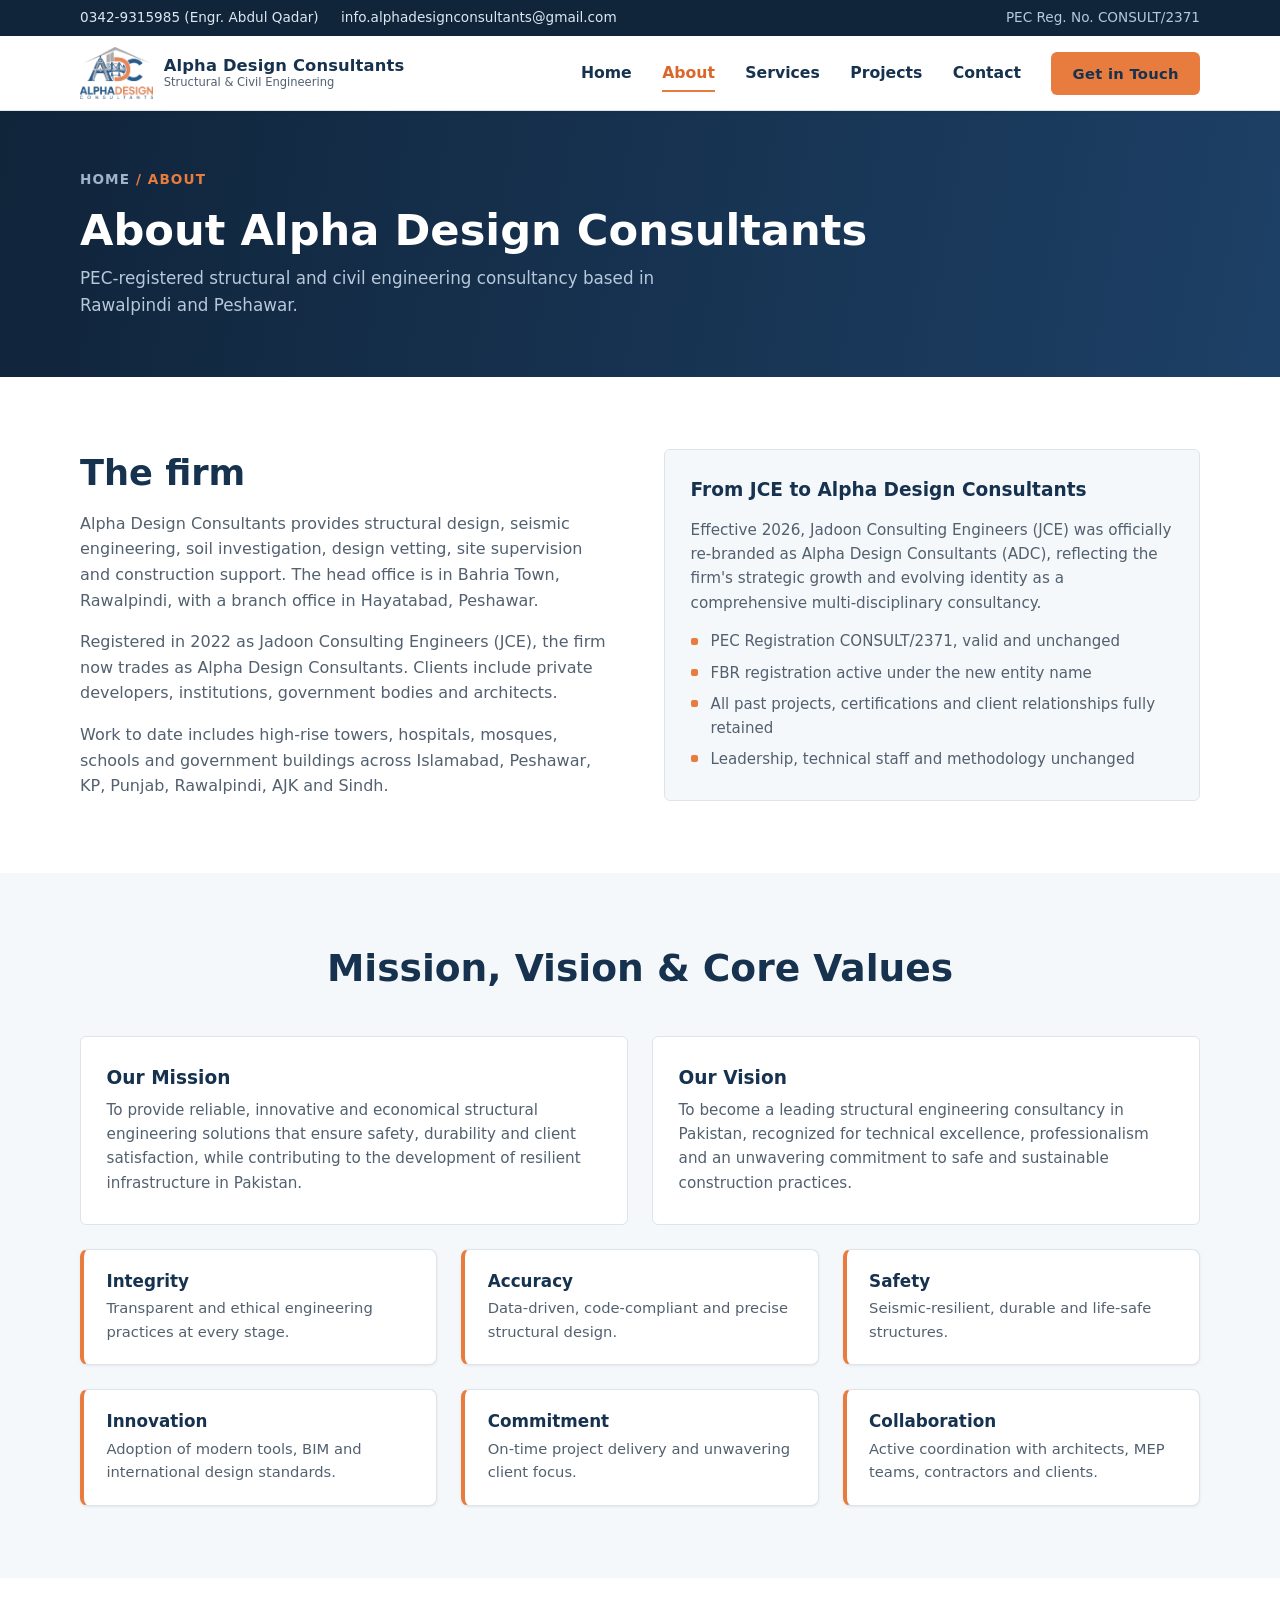
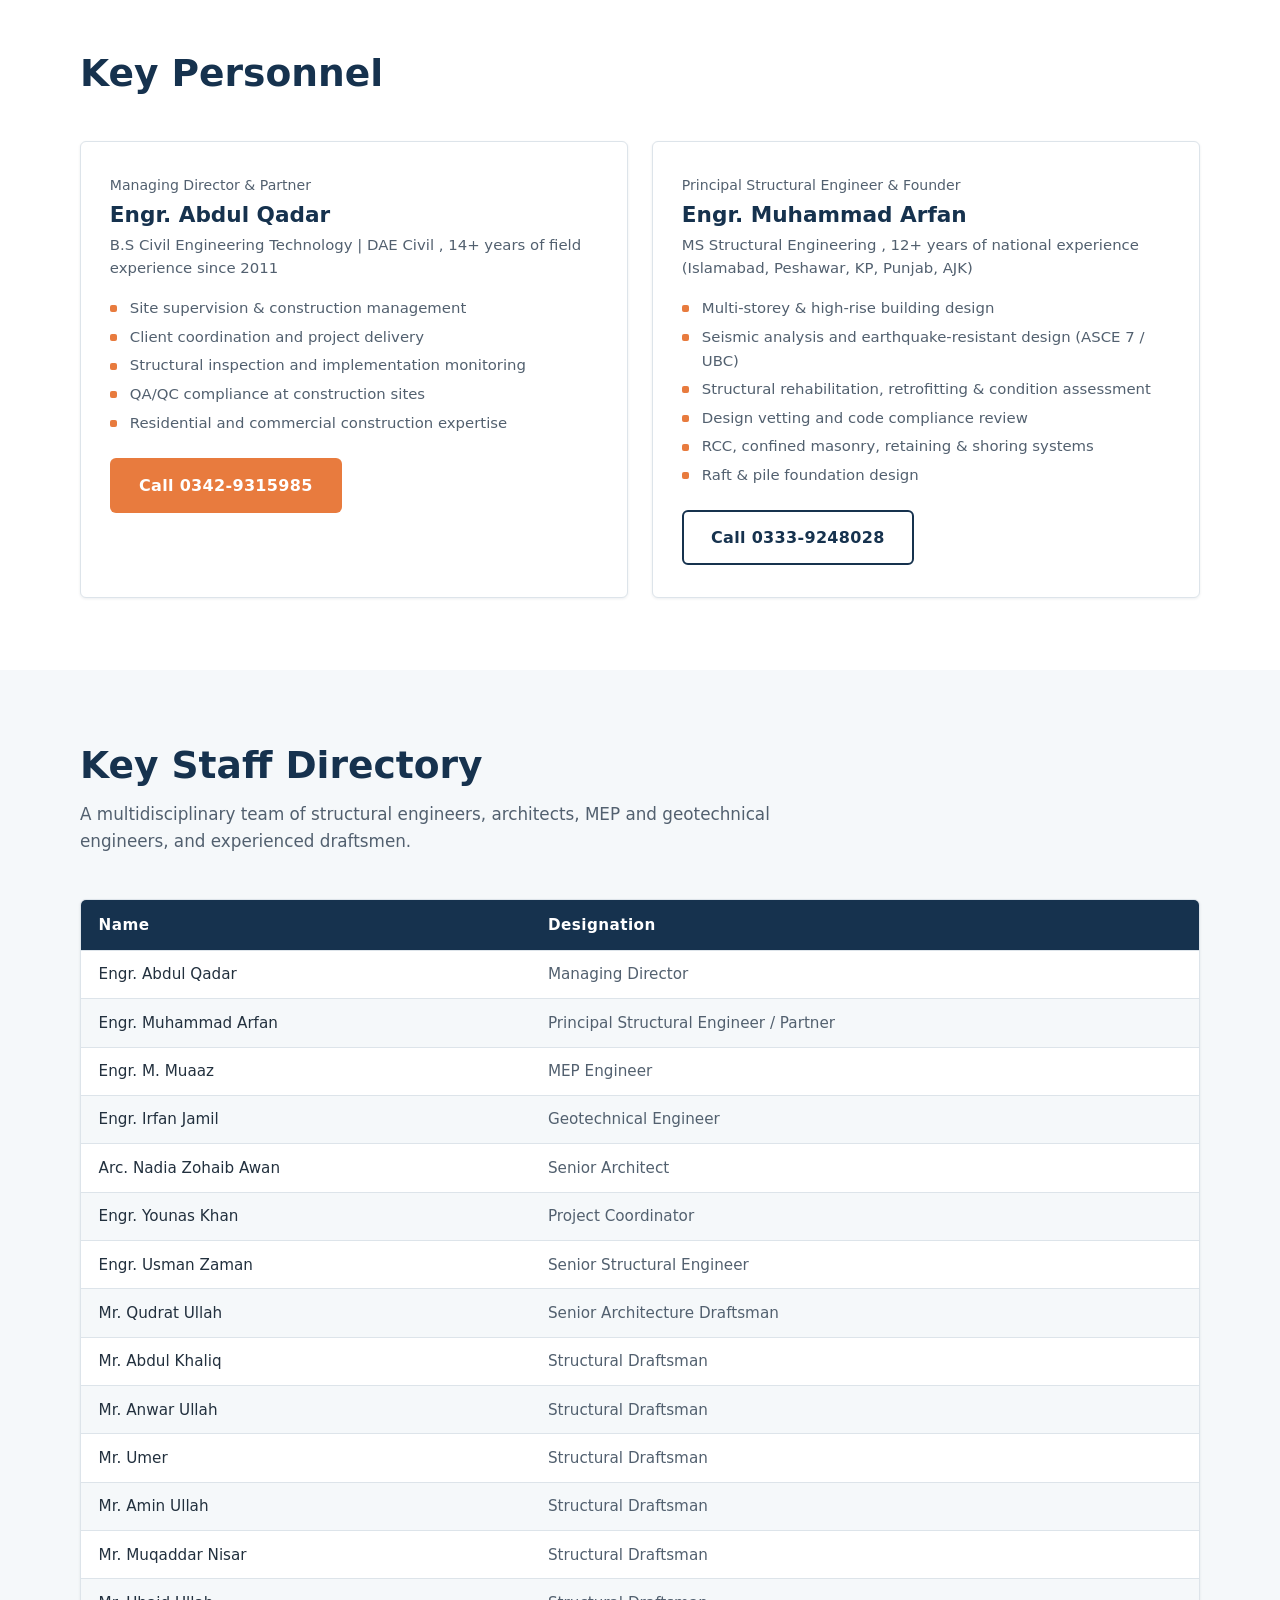
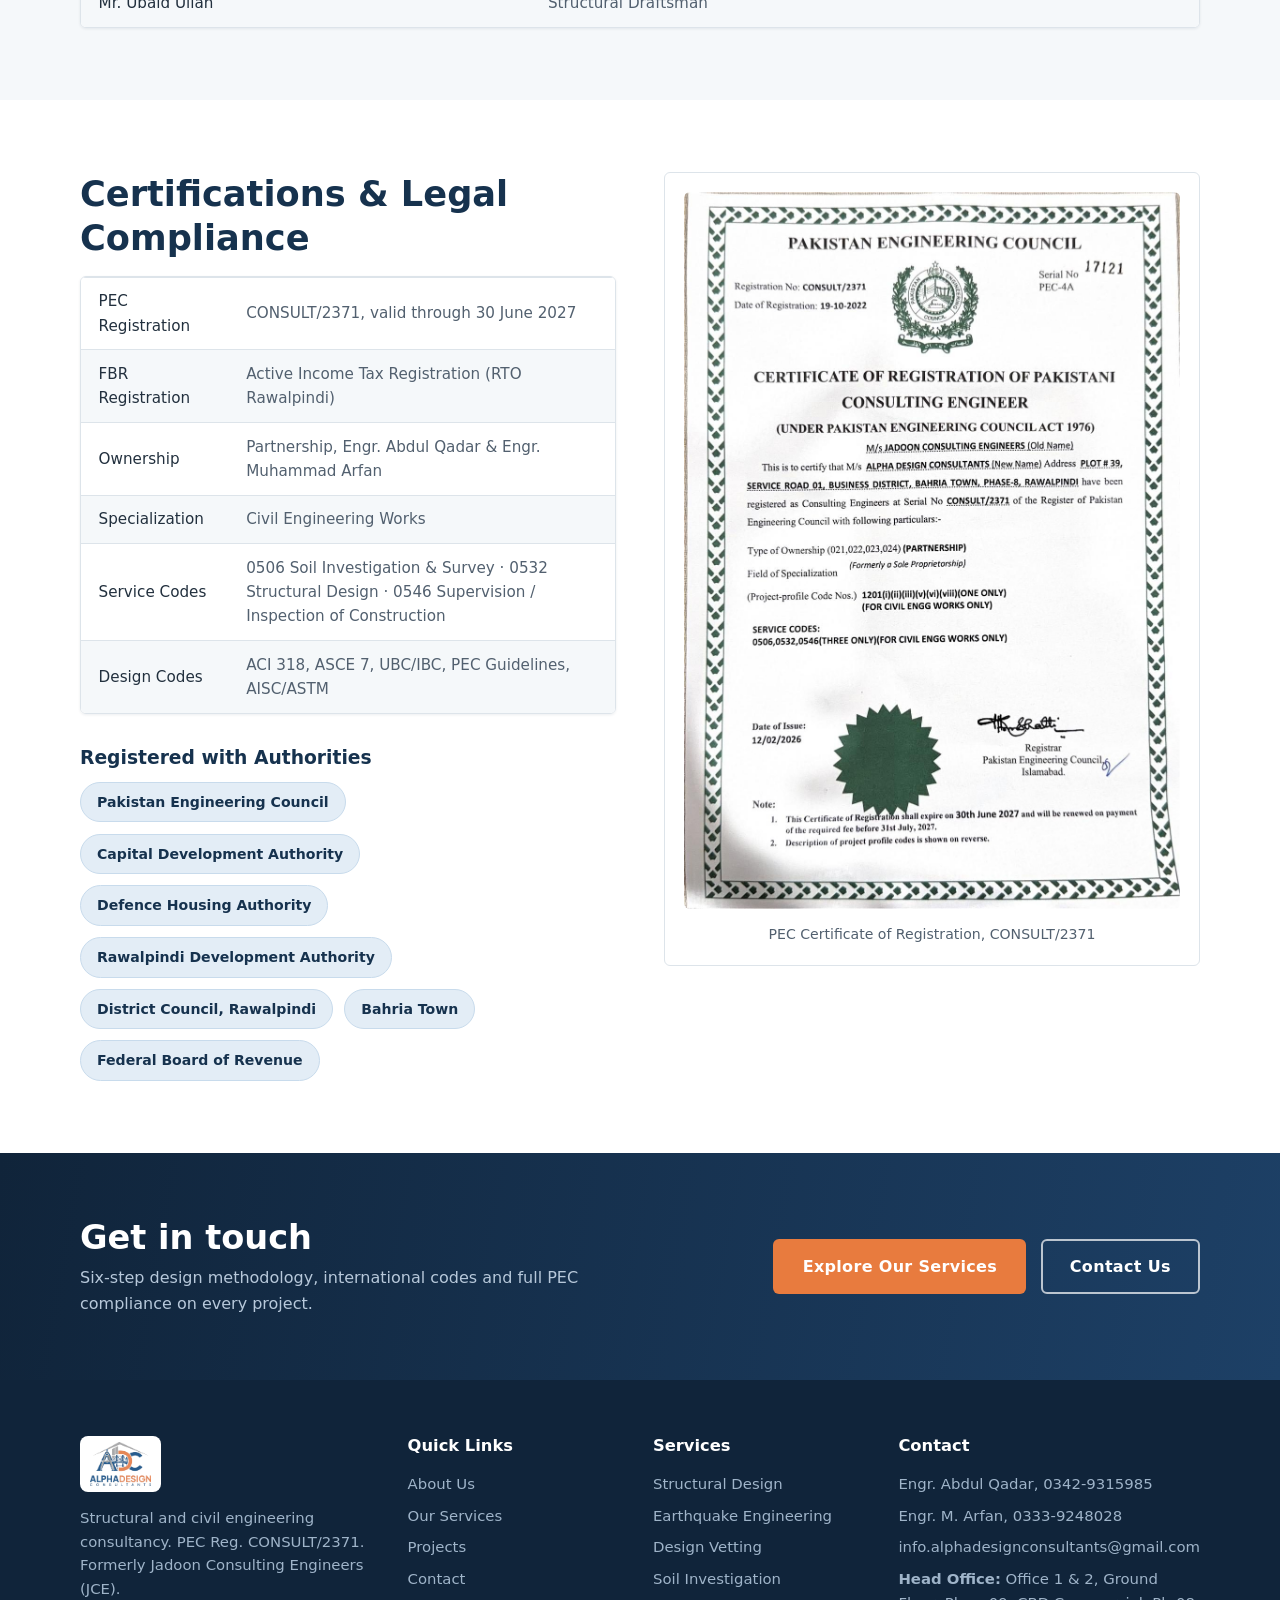
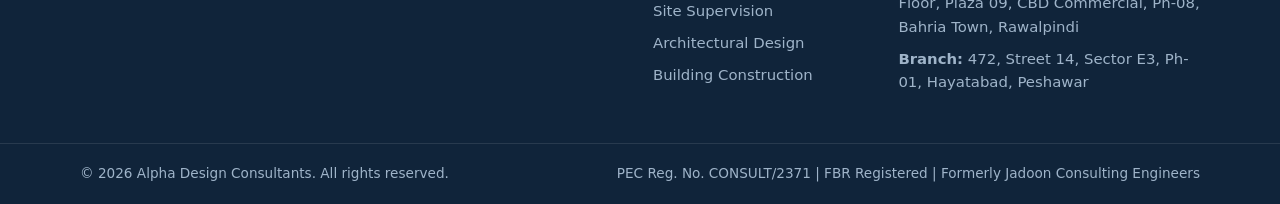
==== commit d76ffb79: "Refine design and content: natural typography and animations, authority logos, new services - Replac" ====
--- a/about.html
+++ b/about.html
@@ -3,16 +3,13 @@
 <head>
   <meta charset="UTF-8">
   <meta name="viewport" content="width=device-width, initial-scale=1.0">
-  <title>About Us | Alpha Design Consultants — Structural &amp; Civil Engineering Consultancy</title>
+  <title>About Us | Alpha Design Consultants, Structural &amp; Civil Engineering Consultancy</title>
   <meta name="description" content="About Alpha Design Consultants (formerly Jadoon Consulting Engineers): our story, mission, leadership, team and certifications. PEC Reg. CONSULT/2371, offices in Rawalpindi and Peshawar.">
   <meta property="og:title" content="About Alpha Design Consultants">
-  <meta property="og:description" content="PEC-registered structural engineering consultancy — our story, leadership, team and certifications.">
+  <meta property="og:description" content="PEC-registered structural engineering consultancy, our story, leadership, team and certifications.">
   <meta property="og:type" content="website">
   <meta property="og:image" content="assets/img/logo.png">
   <link rel="icon" type="image/png" href="assets/img/favicon.png">
-  <link rel="preconnect" href="https://fonts.googleapis.com">
-  <link rel="preconnect" href="https://fonts.gstatic.com" crossorigin>
-  <link href="https://fonts.googleapis.com/css2?family=Barlow:wght@600;700&family=Inter:wght@400;500;600&display=swap" rel="stylesheet">
   <link rel="stylesheet" href="css/styles.css">
 </head>
 <body>
@@ -47,7 +44,7 @@
         <a href="services.html">Services</a>
         <a href="projects.html">Projects</a>
         <a href="contact.html">Contact</a>
-        <a href="contact.html" class="btn btn--primary">Get a Quote</a>
+        <a href="contact.html" class="btn btn--primary">Get in Touch</a>
       </nav>
     </div>
   </header>
@@ -58,26 +55,25 @@
       <div class="container">
         <div class="breadcrumb"><a href="index.html">Home</a> / About</div>
         <h1>About Alpha Design Consultants</h1>
-        <p>A PEC-registered structural and civil engineering consultancy with a reputation for technical accuracy, innovative design and client-focused service.</p>
+        <p>PEC-registered structural and civil engineering consultancy based in Rawalpindi and Peshawar.</p>
       </div>
     </section>
 
     <section class="section">
       <div class="container">
         <div class="grid grid--2" style="align-items:center; gap:3rem;">
-          <div class="reveal">
-            <span class="eyebrow">Company Overview</span>
-            <h2 style="font-size:clamp(1.6rem,3vw,2.2rem); margin-bottom:1rem;">End-to-End Engineering, Under One Roof</h2>
-            <p style="color:var(--ink-soft); margin-bottom:1rem;">Alpha Design Consultants (ADC) delivers end-to-end structural design, seismic engineering, soil investigation, third-party design vetting, site supervision and construction support services. Headquartered in Rawalpindi/Islamabad with a regional office in Peshawar, ADC has rapidly established a strong reputation across Pakistan.</p>
-            <p style="color:var(--ink-soft); margin-bottom:1rem;">Incorporated in 2022 under its former name — Jadoon Consulting Engineers (JCE) — the firm serves private developers, real estate firms, educational institutions, government agencies, NGOs and design architects nationwide.</p>
-            <p style="color:var(--ink-soft);">Our portfolio spans high-rise commercial towers, hospitals, mosques, schools and government facilities across Islamabad, Peshawar, KP, Punjab, Rawalpindi, AJK and Sindh.</p>
-          </div>
-          <div class="reveal">
+          <div>
+            <h2 style="font-size:clamp(1.6rem,3vw,2.2rem); margin-bottom:1rem;">The firm</h2>
+            <p style="color:var(--ink-soft); margin-bottom:1rem;">Alpha Design Consultants provides structural design, seismic engineering, soil investigation, design vetting, site supervision and construction support. The head office is in Bahria Town, Rawalpindi, with a branch office in Hayatabad, Peshawar.</p>
+            <p style="color:var(--ink-soft); margin-bottom:1rem;">Registered in 2022 as Jadoon Consulting Engineers (JCE), the firm now trades as Alpha Design Consultants. Clients include private developers, institutions, government bodies and architects.</p>
+            <p style="color:var(--ink-soft);">Work to date includes high-rise towers, hospitals, mosques, schools and government buildings across Islamabad, Peshawar, KP, Punjab, Rawalpindi, AJK and Sindh.</p>
+          </div>
+          <div>
             <div class="card" style="background:var(--bg-soft);">
               <h3 style="margin-bottom:1rem;">From JCE to Alpha Design Consultants</h3>
               <p style="margin-bottom:0.9rem;">Effective 2026, Jadoon Consulting Engineers (JCE) was officially re-branded as Alpha Design Consultants (ADC), reflecting the firm's strategic growth and evolving identity as a comprehensive multi-disciplinary consultancy.</p>
               <ul style="display:grid; gap:0.45rem;">
-                <li style="position:relative; padding-left:1.25rem; font-size:0.94rem; color:var(--ink-soft);"><span style="position:absolute; left:0; top:0.55em; width:7px; height:7px; border-radius:2px; background:var(--orange-500);"></span>PEC Registration CONSULT/2371 — valid and unchanged</li>
+                <li style="position:relative; padding-left:1.25rem; font-size:0.94rem; color:var(--ink-soft);"><span style="position:absolute; left:0; top:0.55em; width:7px; height:7px; border-radius:2px; background:var(--orange-500);"></span>PEC Registration CONSULT/2371, valid and unchanged</li>
                 <li style="position:relative; padding-left:1.25rem; font-size:0.94rem; color:var(--ink-soft);"><span style="position:absolute; left:0; top:0.55em; width:7px; height:7px; border-radius:2px; background:var(--orange-500);"></span>FBR registration active under the new entity name</li>
                 <li style="position:relative; padding-left:1.25rem; font-size:0.94rem; color:var(--ink-soft);"><span style="position:absolute; left:0; top:0.55em; width:7px; height:7px; border-radius:2px; background:var(--orange-500);"></span>All past projects, certifications and client relationships fully retained</li>
                 <li style="position:relative; padding-left:1.25rem; font-size:0.94rem; color:var(--ink-soft);"><span style="position:absolute; left:0; top:0.55em; width:7px; height:7px; border-radius:2px; background:var(--orange-500);"></span>Leadership, technical staff and methodology unchanged</li>
@@ -90,42 +86,41 @@
 
     <section class="section section--soft">
       <div class="container">
-        <div class="section-head section-head--center reveal">
-          <span class="eyebrow">What Drives Us</span>
+        <div class="section-head section-head--center">
           <h2>Mission, Vision &amp; Core Values</h2>
         </div>
         <div class="grid grid--2" style="margin-bottom:1.5rem;">
-          <div class="card reveal">
+          <div class="card">
             <h3>Our Mission</h3>
-            <p>To provide reliable, innovative and economical structural engineering solutions that ensure safety, durability and client satisfaction — while contributing to the development of resilient infrastructure in Pakistan.</p>
-          </div>
-          <div class="card reveal">
+            <p>To provide reliable, innovative and economical structural engineering solutions that ensure safety, durability and client satisfaction, while contributing to the development of resilient infrastructure in Pakistan.</p>
+          </div>
+          <div class="card">
             <h3>Our Vision</h3>
             <p>To become a leading structural engineering consultancy in Pakistan, recognized for technical excellence, professionalism and an unwavering commitment to safe and sustainable construction practices.</p>
           </div>
         </div>
         <div class="grid grid--3">
-          <div class="value-card reveal">
+          <div class="value-card">
             <h3>Integrity</h3>
             <p>Transparent and ethical engineering practices at every stage.</p>
           </div>
-          <div class="value-card reveal">
+          <div class="value-card">
             <h3>Accuracy</h3>
             <p>Data-driven, code-compliant and precise structural design.</p>
           </div>
-          <div class="value-card reveal">
+          <div class="value-card">
             <h3>Safety</h3>
             <p>Seismic-resilient, durable and life-safe structures.</p>
           </div>
-          <div class="value-card reveal">
+          <div class="value-card">
             <h3>Innovation</h3>
             <p>Adoption of modern tools, BIM and international design standards.</p>
           </div>
-          <div class="value-card reveal">
+          <div class="value-card">
             <h3>Commitment</h3>
             <p>On-time project delivery and unwavering client focus.</p>
           </div>
-          <div class="value-card reveal">
+          <div class="value-card">
             <h3>Collaboration</h3>
             <p>Active coordination with architects, MEP teams, contractors and clients.</p>
           </div>
@@ -135,15 +130,14 @@
 
     <section class="section">
       <div class="container">
-        <div class="section-head reveal">
-          <span class="eyebrow">Leadership</span>
+        <div class="section-head">
           <h2>Key Personnel</h2>
         </div>
         <div class="grid grid--2">
-          <div class="leader-card reveal">
+          <div class="leader-card">
             <div class="leader-card__role">Managing Director &amp; Partner</div>
             <h3>Engr. Abdul Qadar</h3>
-            <p class="leader-card__meta">B.S Civil Engineering Technology | DAE Civil &mdash; 14+ years of field experience since 2011</p>
+            <p class="leader-card__meta">B.S Civil Engineering Technology | DAE Civil , 14+ years of field experience since 2011</p>
             <ul>
               <li>Site supervision &amp; construction management</li>
               <li>Client coordination and project delivery</li>
@@ -153,10 +147,10 @@
             </ul>
             <a href="tel:+923429315985" class="btn btn--primary">Call 0342-9315985</a>
           </div>
-          <div class="leader-card reveal">
+          <div class="leader-card">
             <div class="leader-card__role">Principal Structural Engineer &amp; Founder</div>
             <h3>Engr. Muhammad Arfan</h3>
-            <p class="leader-card__meta">MS Structural Engineering &mdash; 12+ years of national experience (Islamabad, Peshawar, KP, Punjab, AJK)</p>
+            <p class="leader-card__meta">MS Structural Engineering , 12+ years of national experience (Islamabad, Peshawar, KP, Punjab, AJK)</p>
             <ul>
               <li>Multi-storey &amp; high-rise building design</li>
               <li>Seismic analysis and earthquake-resistant design (ASCE 7 / UBC)</li>
@@ -173,12 +167,11 @@
 
     <section class="section section--soft">
       <div class="container">
-        <div class="section-head reveal">
-          <span class="eyebrow">Our People</span>
+        <div class="section-head">
           <h2>Key Staff Directory</h2>
           <p>A multidisciplinary team of structural engineers, architects, MEP and geotechnical engineers, and experienced draftsmen.</p>
         </div>
-        <div class="table-wrap reveal">
+        <div class="table-wrap">
           <table>
             <thead>
               <tr><th>Name</th><th>Designation</th></tr>
@@ -207,15 +200,14 @@
     <section class="section">
       <div class="container">
         <div class="grid grid--2" style="align-items:start; gap:3rem;">
-          <div class="reveal">
-            <span class="eyebrow">Credentials</span>
-            <h2 style="font-size:clamp(1.6rem,3vw,2.2rem); margin-bottom:1rem;">Certifications &amp; Legal Compliance</h2>
+          <div>
+          <h2 style="font-size:clamp(1.6rem,3vw,2.2rem); margin-bottom:1rem;">Certifications &amp; Legal Compliance</h2>
             <div class="table-wrap">
               <table>
                 <tbody>
-                  <tr><td>PEC Registration</td><td>CONSULT/2371 — valid through 30 June 2027</td></tr>
+                  <tr><td>PEC Registration</td><td>CONSULT/2371, valid through 30 June 2027</td></tr>
                   <tr><td>FBR Registration</td><td>Active Income Tax Registration (RTO Rawalpindi)</td></tr>
-                  <tr><td>Ownership</td><td>Partnership — Engr. Muhammad Arfan &amp; Engr. Abdul Qadar</td></tr>
+                  <tr><td>Ownership</td><td>Partnership, Engr. Abdul Qadar &amp; Engr. Muhammad Arfan</td></tr>
                   <tr><td>Specialization</td><td>Civil Engineering Works</td></tr>
                   <tr><td>Service Codes</td><td>0506 Soil Investigation &amp; Survey · 0532 Structural Design · 0546 Supervision / Inspection of Construction</td></tr>
                   <tr><td>Design Codes</td><td>ACI 318, ASCE 7, UBC/IBC, PEC Guidelines, AISC/ASTM</td></tr>
@@ -233,10 +225,10 @@
               <span class="badge">Federal Board of Revenue</span>
             </div>
           </div>
-          <div class="reveal">
+          <div>
             <div class="card" style="padding:1.2rem;">
-              <img src="assets/img/pec-certificate.jpg" alt="Pakistan Engineering Council Certificate of Registration — Alpha Design Consultants, CONSULT/2371" loading="lazy" style="border-radius:6px;">
-              <p style="margin-top:0.9rem; font-size:0.88rem; color:var(--ink-soft); text-align:center;">PEC Certificate of Registration — CONSULT/2371</p>
+              <img src="assets/img/pec-certificate.jpg" alt="Pakistan Engineering Council Certificate of Registration, Alpha Design Consultants, CONSULT/2371" loading="lazy" style="border-radius:6px;">
+              <p style="margin-top:0.9rem; font-size:0.88rem; color:var(--ink-soft); text-align:center;">PEC Certificate of Registration, CONSULT/2371</p>
             </div>
           </div>
         </div>
@@ -246,7 +238,7 @@
     <section class="cta">
       <div class="container">
         <div>
-          <h2>Work With a Team You Can Trust</h2>
+          <h2>Get in touch</h2>
           <p>Six-step design methodology, international codes and full PEC compliance on every project.</p>
         </div>
         <div class="cta__actions">
@@ -263,7 +255,7 @@
       <div class="footer__grid">
         <div class="footer__brand">
           <img src="assets/img/logo.png" alt="Alpha Design Consultants logo">
-          <p>PEC-registered structural &amp; civil engineering consultancy delivering safe, innovative and economical solutions across Pakistan. Formerly Jadoon Consulting Engineers (JCE).</p>
+          <p>Structural and civil engineering consultancy. PEC Reg. CONSULT/2371. Formerly Jadoon Consulting Engineers (JCE).</p>
         </div>
         <div>
           <h4>Quick Links</h4>
@@ -282,16 +274,18 @@
             <li><a href="services.html#vetting">Design Vetting</a></li>
             <li><a href="services.html#geotechnical">Soil Investigation</a></li>
             <li><a href="services.html#supervision">Site Supervision</a></li>
+            <li><a href="services.html#architecture">Architectural Design</a></li>
+            <li><a href="services.html#construction">Building Construction</a></li>
           </ul>
         </div>
         <div>
           <h4>Contact</h4>
           <ul>
-            <li><a href="tel:+923429315985">Engr. Abdul Qadar — 0342-9315985</a></li>
-            <li><a href="tel:+923339248028">Engr. M. Arfan — 0333-9248028</a></li>
+            <li><a href="tel:+923429315985">Engr. Abdul Qadar, 0342-9315985</a></li>
+            <li><a href="tel:+923339248028">Engr. M. Arfan, 0333-9248028</a></li>
             <li><a href="mailto:info.alphadesignconsultants@gmail.com">info.alphadesignconsultants@gmail.com</a></li>
-            <li>Bahria Town Ph-08, Rawalpindi</li>
-            <li>Hayatabad Ph-01, Peshawar</li>
+            <li><strong>Head Office:</strong> Office 1 &amp; 2, Ground Floor, Plaza 09, CBD Commercial, Ph-08, Bahria Town, Rawalpindi</li>
+            <li><strong>Branch:</strong> 472, Street 14, Sector E3, Ph-01, Hayatabad, Peshawar</li>
           </ul>
         </div>
       </div>
--- a/css/styles.css
+++ b/css/styles.css
@@ -1,5 +1,5 @@
 /* ==========================================================================
-   Alpha Design Consultants — Site Stylesheet
+   Alpha Design Consultants, Site Stylesheet
    ========================================================================== */
 
 :root {
@@ -18,10 +18,9 @@
   --bg: #ffffff;
   --bg-soft: #f5f8fa;
 
-  --font-head: "Barlow", "Segoe UI", Arial, sans-serif;
-  --font-body: "Inter", "Segoe UI", Arial, sans-serif;
-
-  --radius: 10px;
+  --font: "Segoe UI", system-ui, -apple-system, BlinkMacSystemFont, sans-serif;
+
+  --radius: 6px;
   --shadow-sm: 0 1px 3px rgba(16, 36, 58, 0.08);
   --shadow-md: 0 6px 24px rgba(16, 36, 58, 0.12);
   --container: 1160px;
@@ -37,14 +36,10 @@
   padding: 0;
 }
 
-html {
-  scroll-behavior: smooth;
-}
-
 body {
-  font-family: var(--font-body);
+  font-family: var(--font);
   font-size: 1rem;
-  line-height: 1.65;
+  line-height: 1.6;
   color: var(--ink);
   background: var(--bg);
   -webkit-font-smoothing: antialiased;
@@ -69,9 +64,9 @@
 }
 
 h1, h2, h3, h4 {
-  font-family: var(--font-head);
-  font-weight: 700;
-  line-height: 1.2;
+  font-family: var(--font);
+  font-weight: 600;
+  line-height: 1.25;
   color: var(--navy-800);
 }
 
@@ -113,18 +108,11 @@
 }
 
 .eyebrow {
-  display: inline-block;
-  font-family: var(--font-head);
-  font-size: 0.85rem;
-  font-weight: 600;
-  letter-spacing: 0.14em;
-  text-transform: uppercase;
-  color: var(--orange-600);
-  margin-bottom: 0.6rem;
+  display: none;
 }
 
 .section--navy .eyebrow {
-  color: var(--orange-500);
+  display: none;
 }
 
 .section-head h2 {
@@ -145,7 +133,7 @@
 
 .btn {
   display: inline-block;
-  font-family: var(--font-head);
+  font-family: var(--font);
   font-weight: 600;
   font-size: 1rem;
   letter-spacing: 0.02em;
@@ -248,7 +236,7 @@
 }
 
 .brand__text {
-  font-family: var(--font-head);
+  font-family: var(--font);
   line-height: 1.15;
 }
 
@@ -262,11 +250,9 @@
 
 .brand__tag {
   display: block;
-  font-size: 0.68rem;
-  font-weight: 600;
-  letter-spacing: 0.08em;
-  text-transform: uppercase;
-  color: var(--orange-600);
+  font-size: 0.72rem;
+  font-weight: 500;
+  color: var(--ink-soft);
 }
 
 .nav {
@@ -276,7 +262,7 @@
 }
 
 .nav a {
-  font-family: var(--font-head);
+  font-family: var(--font);
   font-weight: 600;
   font-size: 0.98rem;
   color: var(--navy-800);
@@ -296,6 +282,12 @@
 .nav .btn {
   padding: 0.55rem 1.2rem;
   font-size: 0.92rem;
+  border-bottom: none;
+}
+
+.nav a.btn--primary:hover {
+  color: #fff;
+  background: var(--orange-600);
 }
 
 .nav-toggle {
@@ -338,7 +330,7 @@
   background: rgba(232, 123, 62, 0.16);
   border: 1px solid rgba(232, 123, 62, 0.55);
   color: #f8c9a8;
-  font-family: var(--font-head);
+  font-family: var(--font);
   font-size: 0.82rem;
   font-weight: 600;
   letter-spacing: 0.1em;
@@ -356,7 +348,7 @@
 
 .hero h1 em {
   font-style: normal;
-  color: var(--orange-500);
+  color: inherit;
 }
 
 .hero p {
@@ -393,7 +385,7 @@
 }
 
 .breadcrumb {
-  font-family: var(--font-head);
+  font-family: var(--font);
   font-size: 0.85rem;
   font-weight: 600;
   letter-spacing: 0.08em;
@@ -426,7 +418,7 @@
 }
 
 .stat__value {
-  font-family: var(--font-head);
+  font-family: var(--font);
   font-size: 2.3rem;
   font-weight: 700;
   color: var(--orange-500);
@@ -462,13 +454,6 @@
   border: 1px solid var(--line);
   border-radius: var(--radius);
   padding: 1.8rem 1.6rem;
-  box-shadow: var(--shadow-sm);
-  transition: transform 0.2s ease, box-shadow 0.2s ease;
-}
-
-.card:hover {
-  transform: translateY(-4px);
-  box-shadow: var(--shadow-md);
 }
 
 .card__icon {
@@ -500,7 +485,7 @@
 .card .card__link {
   display: inline-block;
   margin-top: 0.9rem;
-  font-family: var(--font-head);
+  font-family: var(--font);
   font-weight: 600;
   font-size: 0.92rem;
   color: var(--orange-600);
@@ -515,28 +500,7 @@
 }
 
 .feature {
-  display: flex;
-  gap: 0.85rem;
-  align-items: flex-start;
-}
-
-.feature__dot {
-  flex: none;
-  width: 34px;
-  height: 34px;
-  border-radius: 8px;
-  display: grid;
-  place-items: center;
-  background: var(--steel-100);
-  color: var(--steel-600);
-  font-family: var(--font-head);
-  font-weight: 700;
-  font-size: 0.95rem;
-}
-
-.section--navy .feature__dot {
-  background: rgba(255, 255, 255, 0.12);
-  color: var(--orange-500);
+  display: block;
 }
 
 .feature h3 {
@@ -551,6 +515,24 @@
 
 .section--navy .feature p {
   color: #b7c8da;
+}
+
+.strengths-list {
+  list-style: disc;
+  padding-left: 1.25rem;
+  max-width: 720px;
+  display: grid;
+  gap: 0.65rem;
+}
+
+.strengths-list li {
+  color: #b7c8da;
+  font-size: 0.95rem;
+}
+
+.strengths-list strong {
+  color: #fff;
+  font-weight: 600;
 }
 
 /* ---------------------------- Project cards ------------------------------ */
@@ -560,15 +542,8 @@
   border: 1px solid var(--line);
   border-radius: var(--radius);
   overflow: hidden;
-  box-shadow: var(--shadow-sm);
-  transition: transform 0.2s ease, box-shadow 0.2s ease;
   display: flex;
   flex-direction: column;
-}
-
-.project-card:hover {
-  transform: translateY(-4px);
-  box-shadow: var(--shadow-md);
 }
 
 .project-card__media {
@@ -582,11 +557,6 @@
   width: 100%;
   height: 100%;
   object-fit: cover;
-  transition: transform 0.35s ease;
-}
-
-.project-card:hover .project-card__media img {
-  transform: scale(1.05);
 }
 
 .project-card__tag {
@@ -595,13 +565,10 @@
   left: 0.8rem;
   background: var(--navy-800);
   color: #fff;
-  font-family: var(--font-head);
-  font-size: 0.72rem;
-  font-weight: 600;
-  letter-spacing: 0.08em;
-  text-transform: uppercase;
-  padding: 0.28rem 0.7rem;
-  border-radius: 4px;
+  font-size: 0.75rem;
+  font-weight: 500;
+  padding: 0.25rem 0.6rem;
+  border-radius: 3px;
 }
 
 .project-card__body {
@@ -636,13 +603,11 @@
 }
 
 .step__num {
-  font-family: var(--font-head);
-  font-size: 2.4rem;
-  font-weight: 700;
-  color: var(--steel-100);
-  -webkit-text-stroke: 1.5px var(--steel-600);
+  font-size: 1rem;
+  font-weight: 600;
+  color: var(--orange-600);
   line-height: 1;
-  margin-bottom: 0.7rem;
+  margin-bottom: 0.5rem;
 }
 
 .step h3 {
@@ -736,7 +701,7 @@
 }
 
 th {
-  font-family: var(--font-head);
+  font-family: var(--font);
   font-weight: 600;
   letter-spacing: 0.03em;
   text-align: left;
@@ -769,12 +734,9 @@
 }
 
 .leader-card__role {
-  font-family: var(--font-head);
-  font-size: 0.82rem;
-  font-weight: 600;
-  letter-spacing: 0.1em;
-  text-transform: uppercase;
-  color: var(--orange-600);
+  font-size: 0.88rem;
+  font-weight: 500;
+  color: var(--ink-soft);
   margin-bottom: 0.35rem;
 }
 
@@ -849,7 +811,7 @@
   display: inline-block;
   background: var(--steel-100);
   color: var(--navy-800);
-  font-family: var(--font-head);
+  font-family: var(--font);
   font-weight: 600;
   font-size: 0.88rem;
   padding: 0.5rem 1rem;
@@ -861,6 +823,47 @@
   background: rgba(255, 255, 255, 0.1);
   color: #dce7f1;
   border-color: rgba(255, 255, 255, 0.2);
+}
+
+/* --------------------------- Authorities strip --------------------------- */
+
+.authority-row {
+  display: flex;
+  flex-wrap: wrap;
+  justify-content: center;
+  align-items: flex-start;
+  gap: 2.2rem 3rem;
+}
+
+.authority {
+  display: flex;
+  flex-direction: column;
+  align-items: center;
+  gap: 0.7rem;
+  width: 158px;
+  text-align: center;
+}
+
+.authority img {
+  height: 74px;
+  width: auto;
+  max-width: 130px;
+  object-fit: contain;
+  filter: grayscale(1);
+  opacity: 0.72;
+  transition: filter 0.3s ease, opacity 0.3s ease, transform 0.3s ease;
+}
+
+.authority:hover img {
+  filter: none;
+  opacity: 1;
+  transform: translateY(-3px);
+}
+
+.authority span {
+  font-size: 0.84rem;
+  color: var(--ink-soft);
+  line-height: 1.35;
 }
 
 /* ----------------------------- Contact page ------------------------------ */
@@ -878,13 +881,14 @@
 }
 
 .contact-card__role {
-  font-family: var(--font-head);
-  font-size: 0.8rem;
-  font-weight: 600;
-  letter-spacing: 0.1em;
-  text-transform: uppercase;
+  font-size: 0.88rem;
+  font-weight: 500;
+  color: var(--ink-soft);
+  margin-bottom: 0.3rem;
+}
+
+.contact-card--primary .contact-card__role {
   color: var(--orange-600);
-  margin-bottom: 0.3rem;
 }
 
 .contact-card h3 {
@@ -909,7 +913,7 @@
   display: inline-flex;
   align-items: center;
   gap: 0.45rem;
-  font-family: var(--font-head);
+  font-family: var(--font);
   font-weight: 600;
   font-size: 0.92rem;
   padding: 0.5rem 1rem;
@@ -1060,23 +1064,55 @@
   flex-wrap: wrap;
 }
 
-/* ---------------------------- Reveal animation --------------------------- */
-
-.reveal {
+/* --------------------------------- Motion -------------------------------- */
+
+/* Applied only when JS is available (html.js), so content is never hidden. */
+html.js .fade-up {
   opacity: 0;
-  transform: translateY(18px);
-  transition: opacity 0.55s ease, transform 0.55s ease;
-}
-
-.reveal.is-visible {
+  transform: translateY(14px);
+  transition: opacity 0.6s ease-out, transform 0.6s ease-out;
+}
+
+html.js .fade-up.is-visible {
   opacity: 1;
   transform: none;
 }
 
+.card,
+.project-card,
+.contact-card,
+.office-card,
+.leader-card,
+.value-card,
+.step {
+  transition: box-shadow 0.25s ease, border-color 0.25s ease;
+}
+
+.card:hover,
+.project-card:hover,
+.contact-card:hover,
+.leader-card:hover {
+  box-shadow: var(--shadow-md);
+  border-color: #c9d4dd;
+}
+
+.project-card__media img {
+  transition: transform 0.5s ease;
+}
+
+.project-card:hover .project-card__media img {
+  transform: scale(1.025);
+}
+
 @media (prefers-reduced-motion: reduce) {
-  .reveal {
+  html.js .fade-up {
     opacity: 1;
     transform: none;
+    transition: none;
+  }
+
+  .authority img,
+  .project-card__media img {
     transition: none;
   }
 }
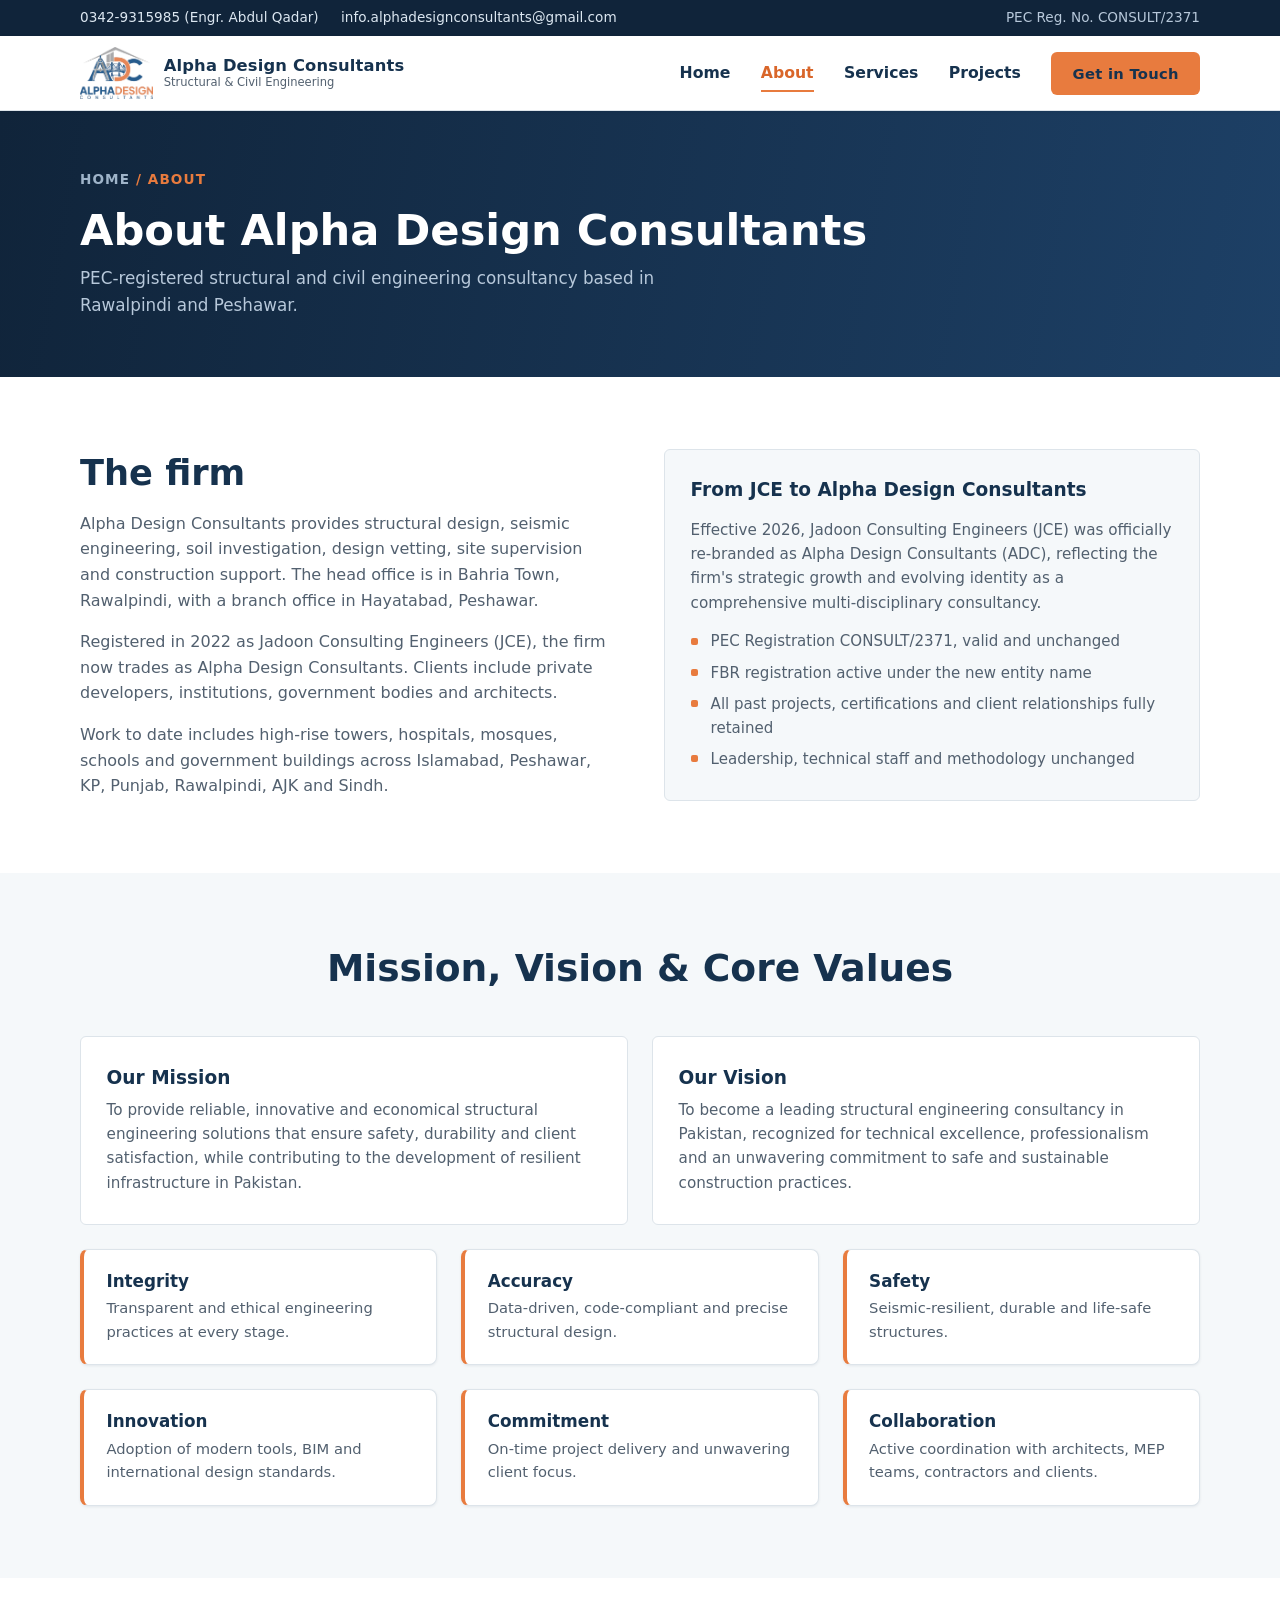
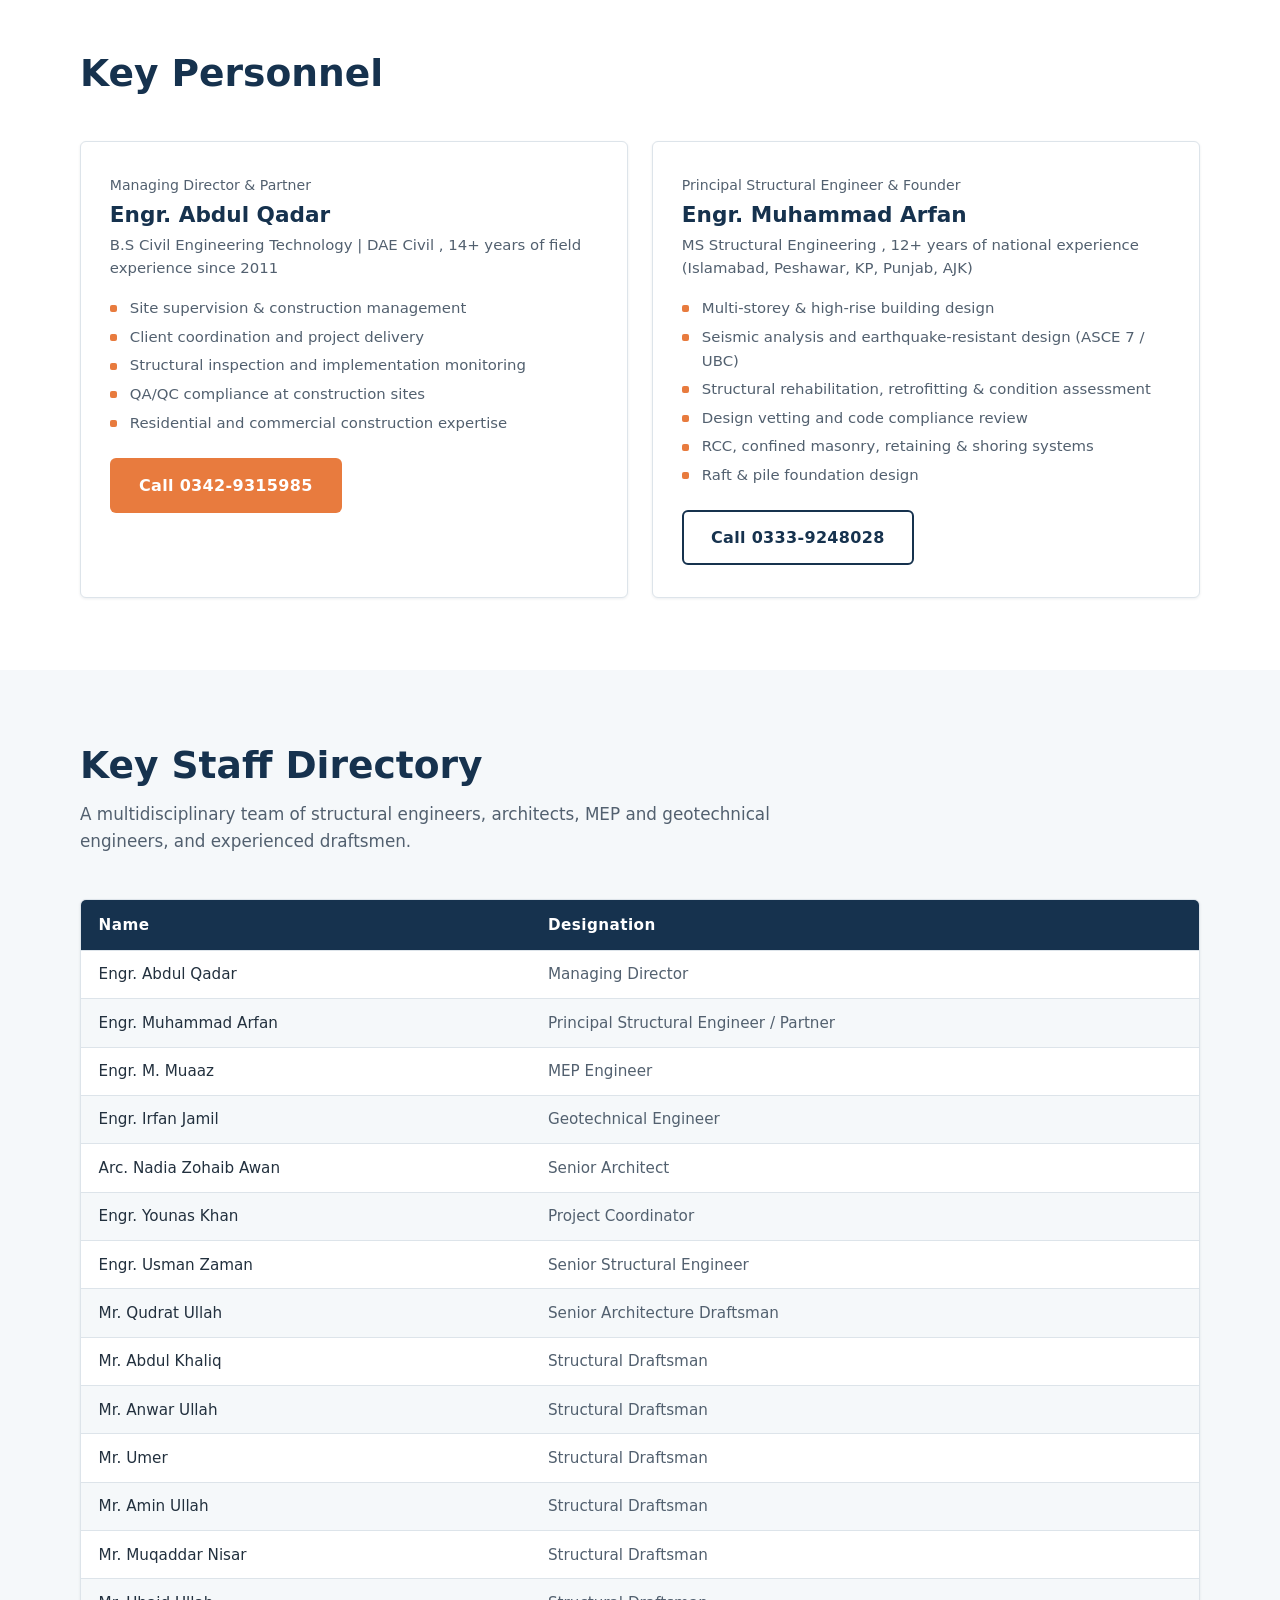
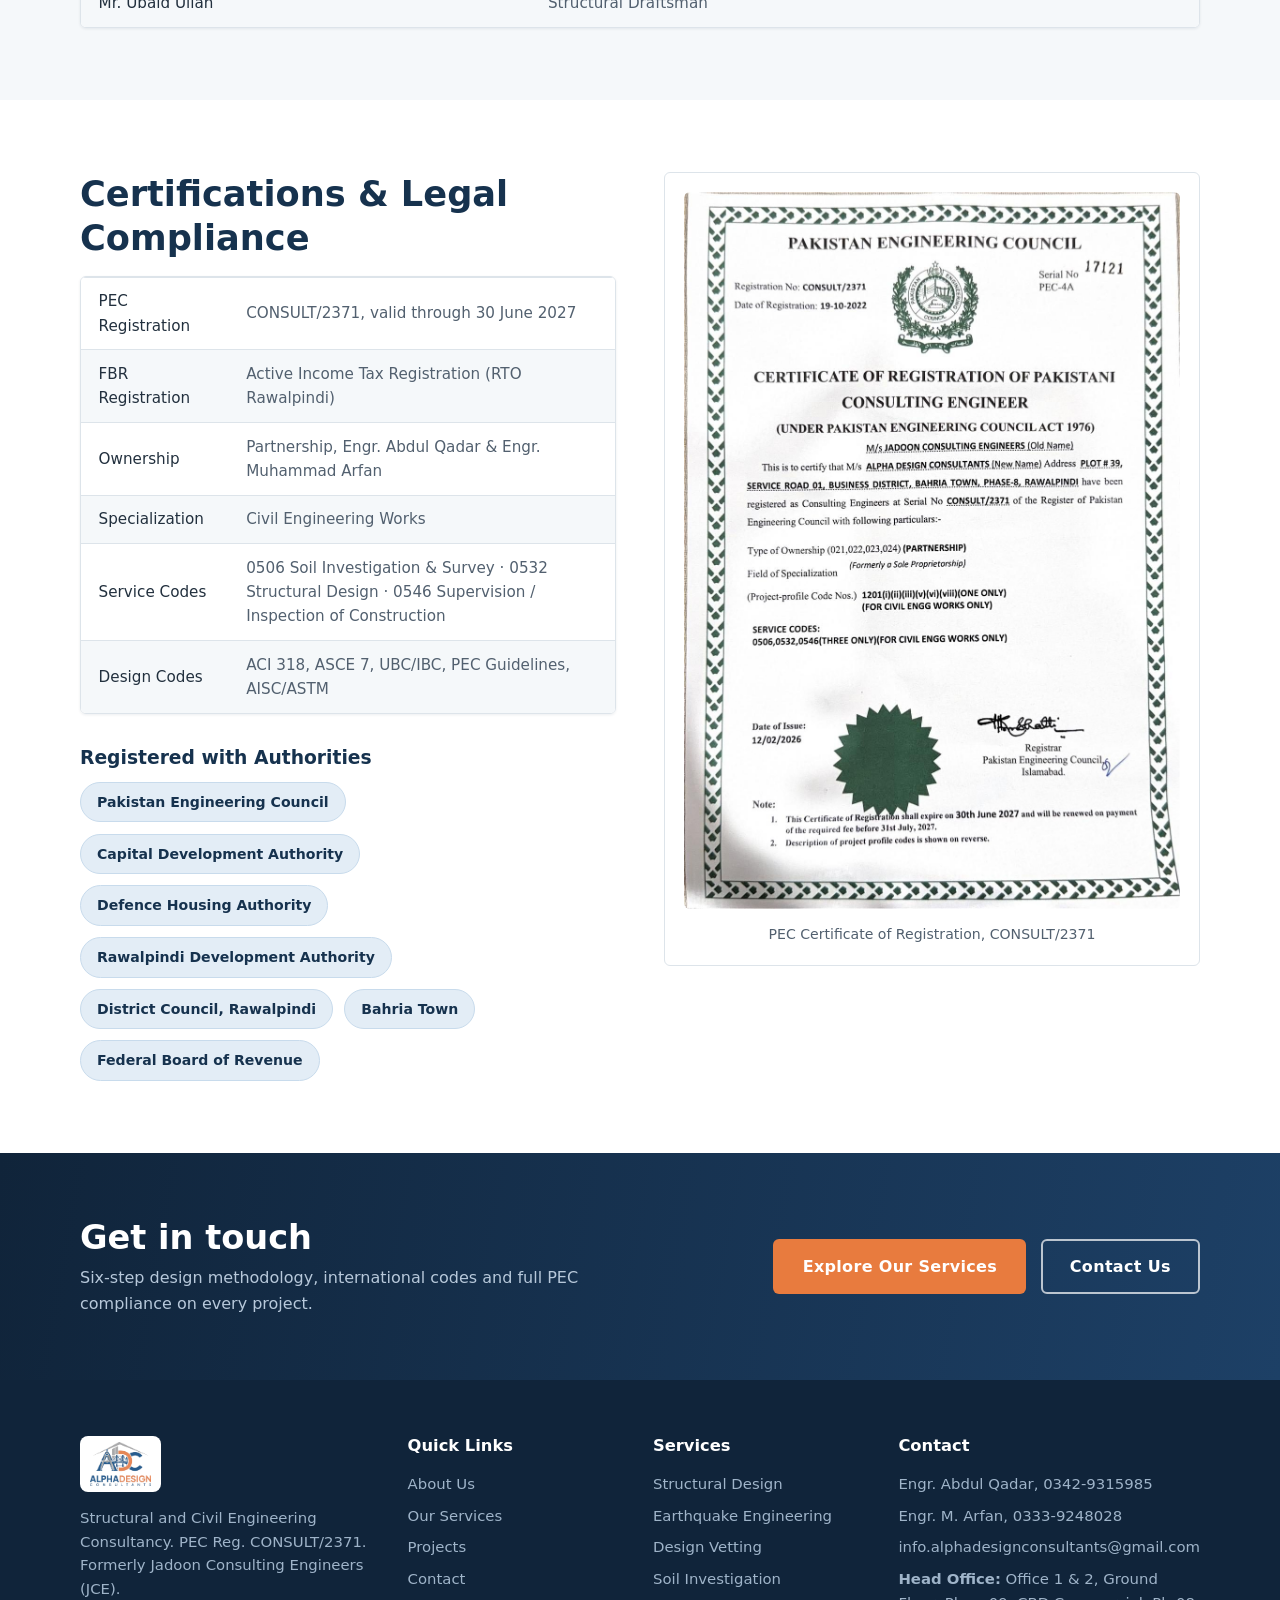
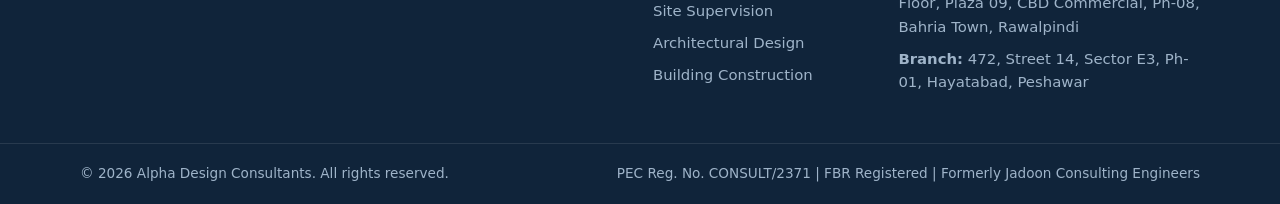
==== commit 224e881e: "Apply client feedback: new hero image, expanded services, capitalization fixes - Use new skyscraper " ====
--- a/about.html
+++ b/about.html
@@ -43,7 +43,6 @@
         <a href="about.html" class="is-active">About</a>
         <a href="services.html">Services</a>
         <a href="projects.html">Projects</a>
-        <a href="contact.html">Contact</a>
         <a href="contact.html" class="btn btn--primary">Get in Touch</a>
       </nav>
     </div>
@@ -255,7 +254,7 @@
       <div class="footer__grid">
         <div class="footer__brand">
           <img src="assets/img/logo.png" alt="Alpha Design Consultants logo">
-          <p>Structural and civil engineering consultancy. PEC Reg. CONSULT/2371. Formerly Jadoon Consulting Engineers (JCE).</p>
+          <p>Structural and Civil Engineering Consultancy. PEC Reg. CONSULT/2371. Formerly Jadoon Consulting Engineers (JCE).</p>
         </div>
         <div>
           <h4>Quick Links</h4>
--- a/css/styles.css
+++ b/css/styles.css
@@ -314,7 +314,7 @@
   position: relative;
   background:
     linear-gradient(100deg, rgba(13, 30, 48, 0.94) 0%, rgba(22, 50, 78, 0.88) 55%, rgba(22, 50, 78, 0.55) 100%),
-    url("../assets/img/project-florenza-mall.jpg") center 30% / cover no-repeat;
+    url("../assets/img/hero.jpg") center 55% / cover no-repeat;
   color: #fff;
   padding: 6.5rem 0 7rem;
 }
@@ -412,7 +412,7 @@
 
 .stats__grid {
   display: grid;
-  grid-template-columns: repeat(4, 1fr);
+  grid-template-columns: repeat(3, 1fr);
   gap: 1.5rem;
   text-align: center;
 }
@@ -1134,7 +1134,7 @@
   }
 
   .stats__grid {
-    grid-template-columns: repeat(2, 1fr);
+    grid-template-columns: repeat(3, 1fr);
   }
 }
 
@@ -1226,7 +1226,7 @@
   }
 
   .stats__grid {
-    grid-template-columns: repeat(2, 1fr);
+    grid-template-columns: 1fr;
     gap: 1.8rem 1rem;
   }
 }
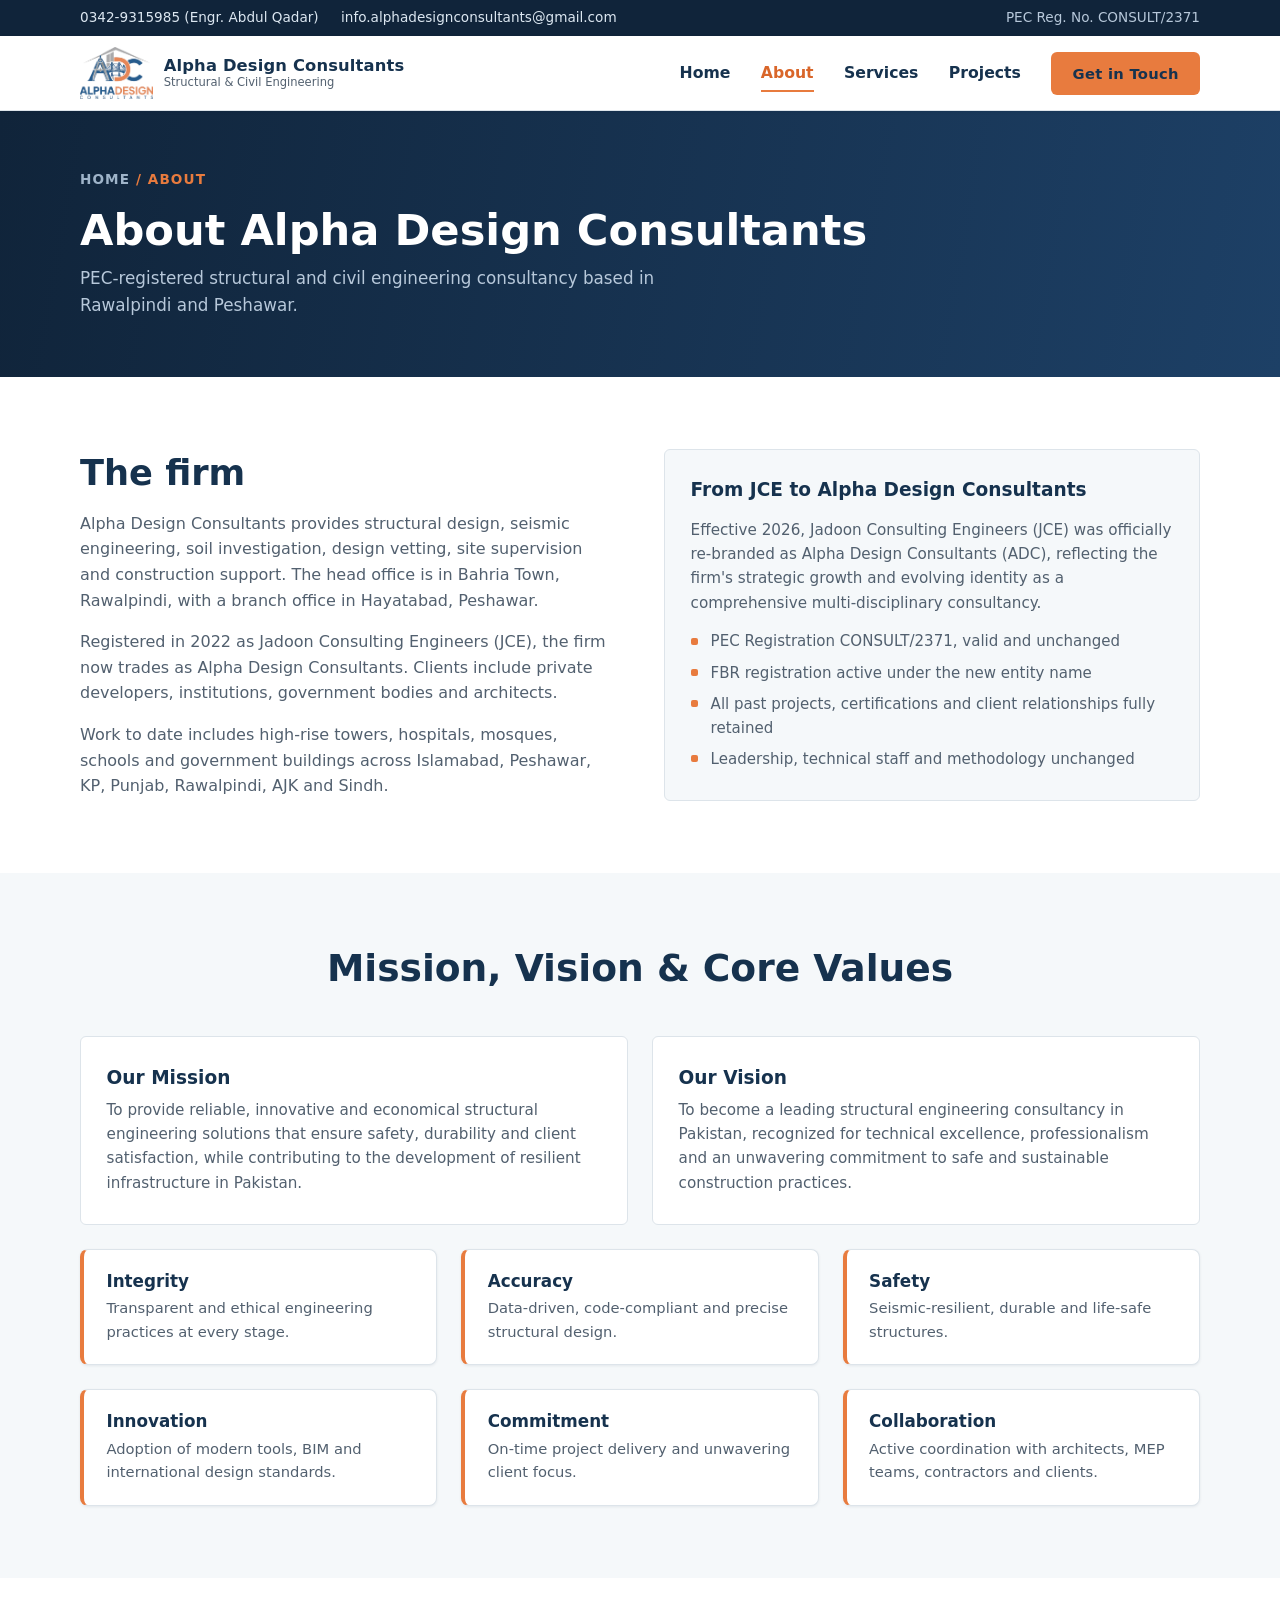
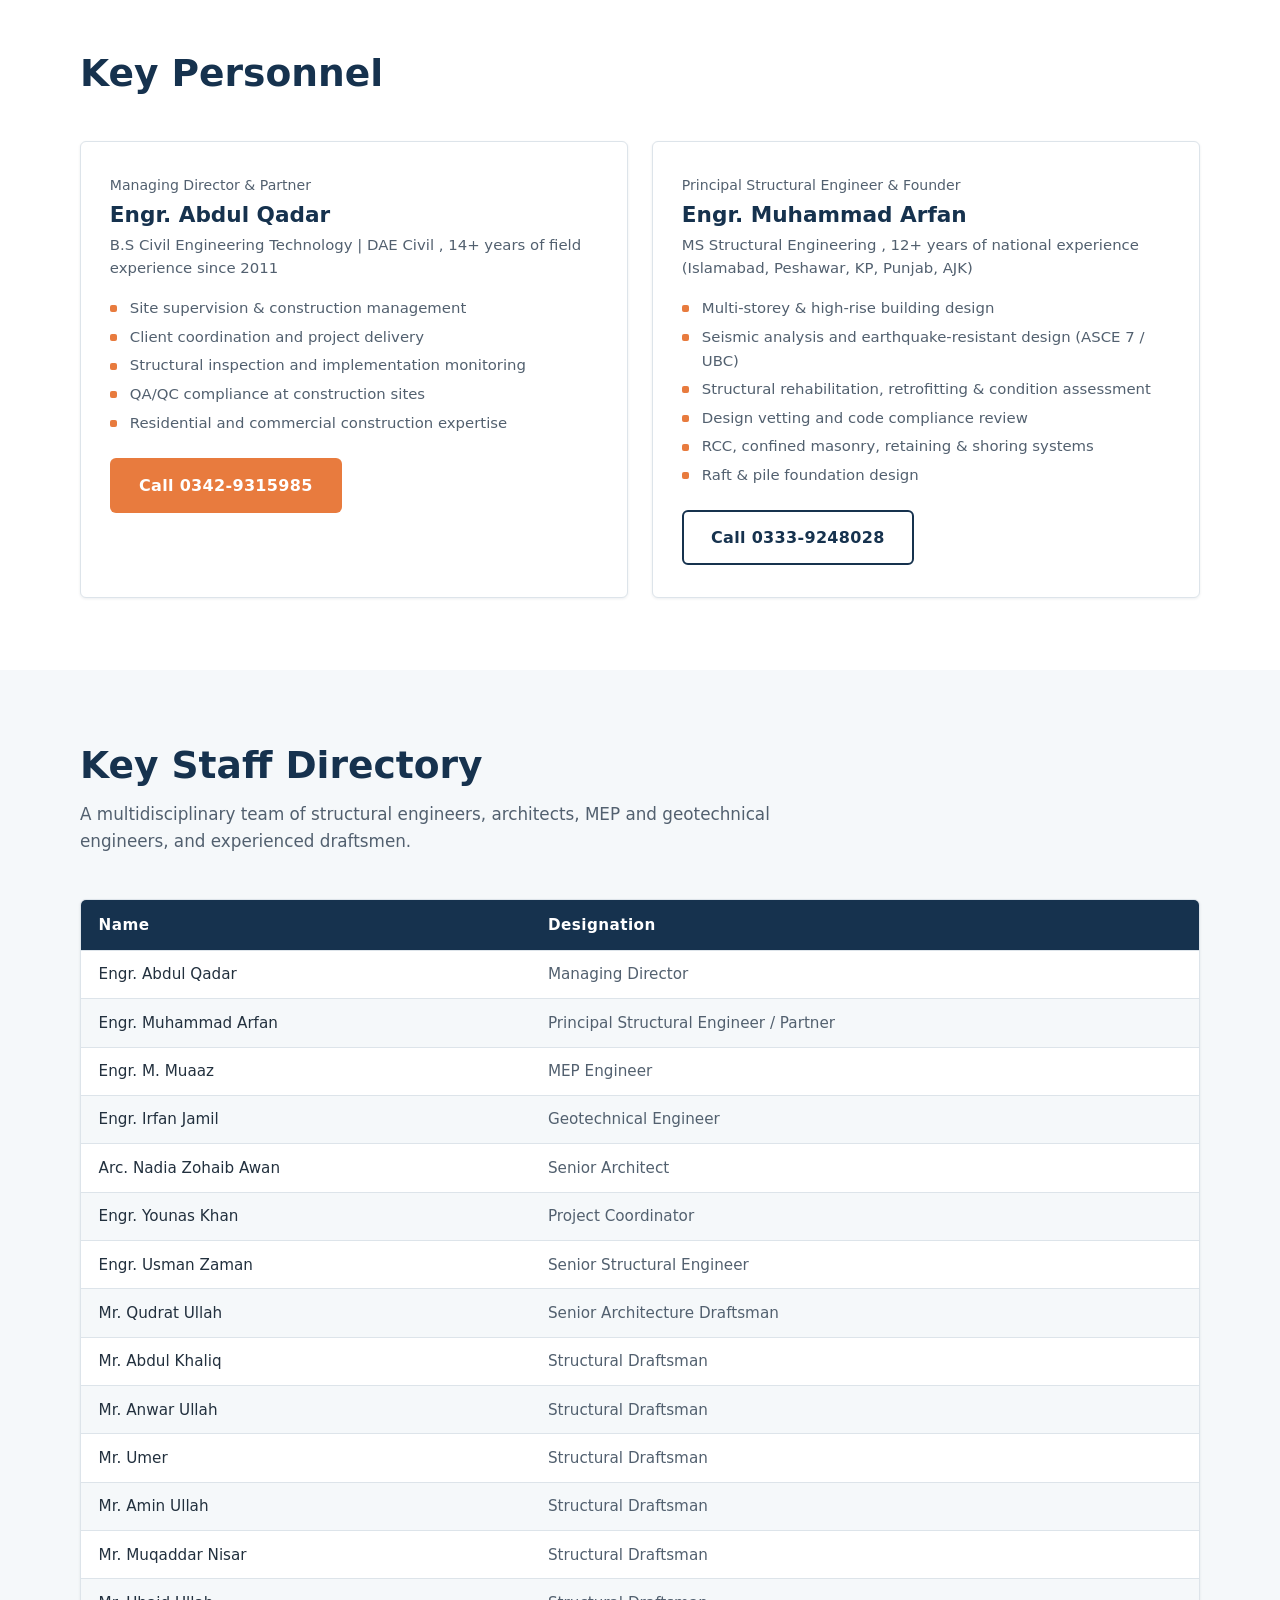
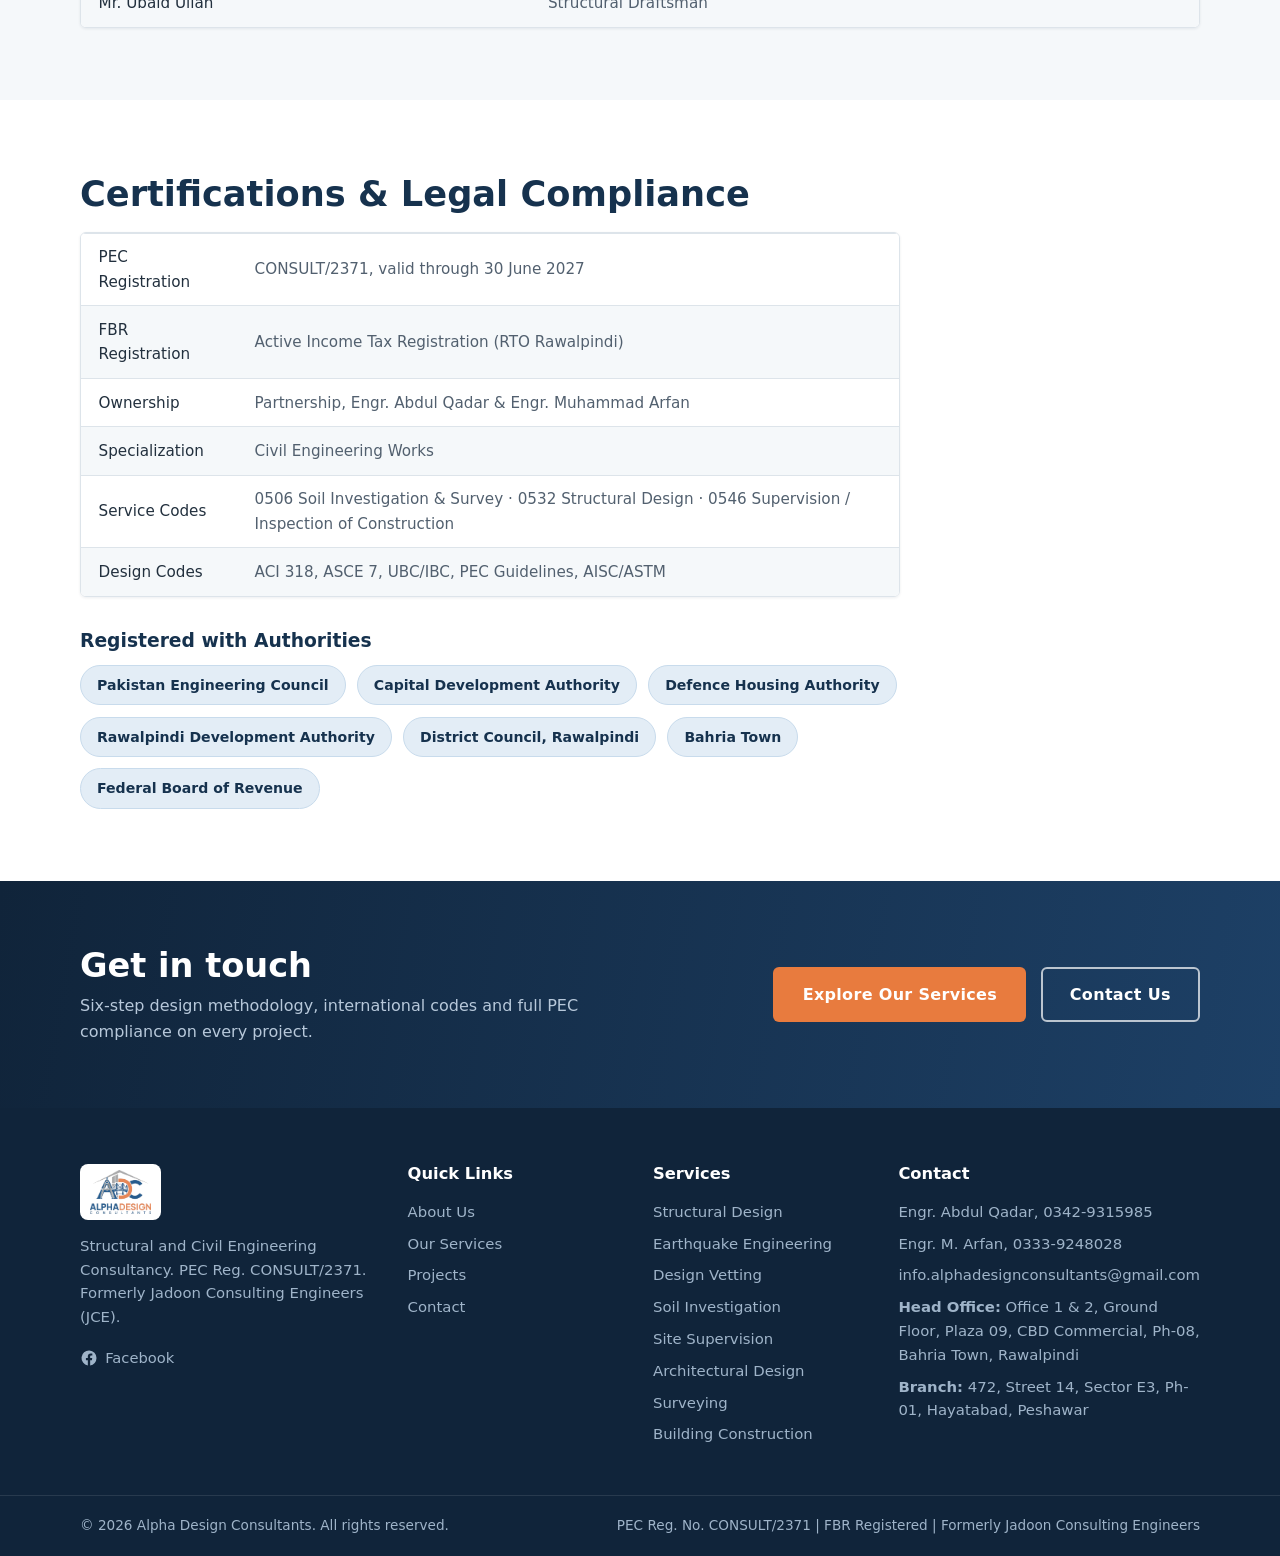
==== commit c791dcb6: "Add Facebook link and Surveying to footer, remove PEC certificate image Co-authored-by: Cursor <curs" ====
--- a/about.html
+++ b/about.html
@@ -198,8 +198,7 @@
 
     <section class="section">
       <div class="container">
-        <div class="grid grid--2" style="align-items:start; gap:3rem;">
-          <div>
+        <div style="max-width:820px;">
           <h2 style="font-size:clamp(1.6rem,3vw,2.2rem); margin-bottom:1rem;">Certifications &amp; Legal Compliance</h2>
             <div class="table-wrap">
               <table>
@@ -223,13 +222,6 @@
               <span class="badge">Bahria Town</span>
               <span class="badge">Federal Board of Revenue</span>
             </div>
-          </div>
-          <div>
-            <div class="card" style="padding:1.2rem;">
-              <img src="assets/img/pec-certificate.jpg" alt="Pakistan Engineering Council Certificate of Registration, Alpha Design Consultants, CONSULT/2371" loading="lazy" style="border-radius:6px;">
-              <p style="margin-top:0.9rem; font-size:0.88rem; color:var(--ink-soft); text-align:center;">PEC Certificate of Registration, CONSULT/2371</p>
-            </div>
-          </div>
         </div>
       </div>
     </section>
@@ -255,6 +247,10 @@
         <div class="footer__brand">
           <img src="assets/img/logo.png" alt="Alpha Design Consultants logo">
           <p>Structural and Civil Engineering Consultancy. PEC Reg. CONSULT/2371. Formerly Jadoon Consulting Engineers (JCE).</p>
+          <a class="footer__social" href="https://www.facebook.com/alphadesignconsultants" target="_blank" rel="noopener">
+            <svg viewBox="0 0 24 24" fill="currentColor" aria-hidden="true"><path d="M22 12a10 10 0 1 0-11.56 9.88v-6.99H7.9V12h2.54V9.8c0-2.5 1.49-3.89 3.77-3.89 1.09 0 2.23.2 2.23.2v2.46h-1.26c-1.24 0-1.63.77-1.63 1.56V12h2.78l-.44 2.89h-2.34v6.99A10 10 0 0 0 22 12z"/></svg>
+            Facebook
+          </a>
         </div>
         <div>
           <h4>Quick Links</h4>
@@ -274,6 +270,7 @@
             <li><a href="services.html#geotechnical">Soil Investigation</a></li>
             <li><a href="services.html#supervision">Site Supervision</a></li>
             <li><a href="services.html#architecture">Architectural Design</a></li>
+            <li><a href="services.html#surveying">Surveying</a></li>
             <li><a href="services.html#construction">Building Construction</a></li>
           </ul>
         </div>
--- a/css/styles.css
+++ b/css/styles.css
@@ -1043,6 +1043,23 @@
   color: #9fb4c9;
 }
 
+.footer__social {
+  display: inline-flex;
+  align-items: center;
+  gap: 0.45rem;
+  margin-top: 1rem;
+  font-size: 0.92rem;
+}
+
+.footer__social svg {
+  width: 18px;
+  height: 18px;
+}
+
+.footer__social:hover {
+  color: #fff;
+}
+
 .footer a:hover {
   color: var(--orange-500);
 }
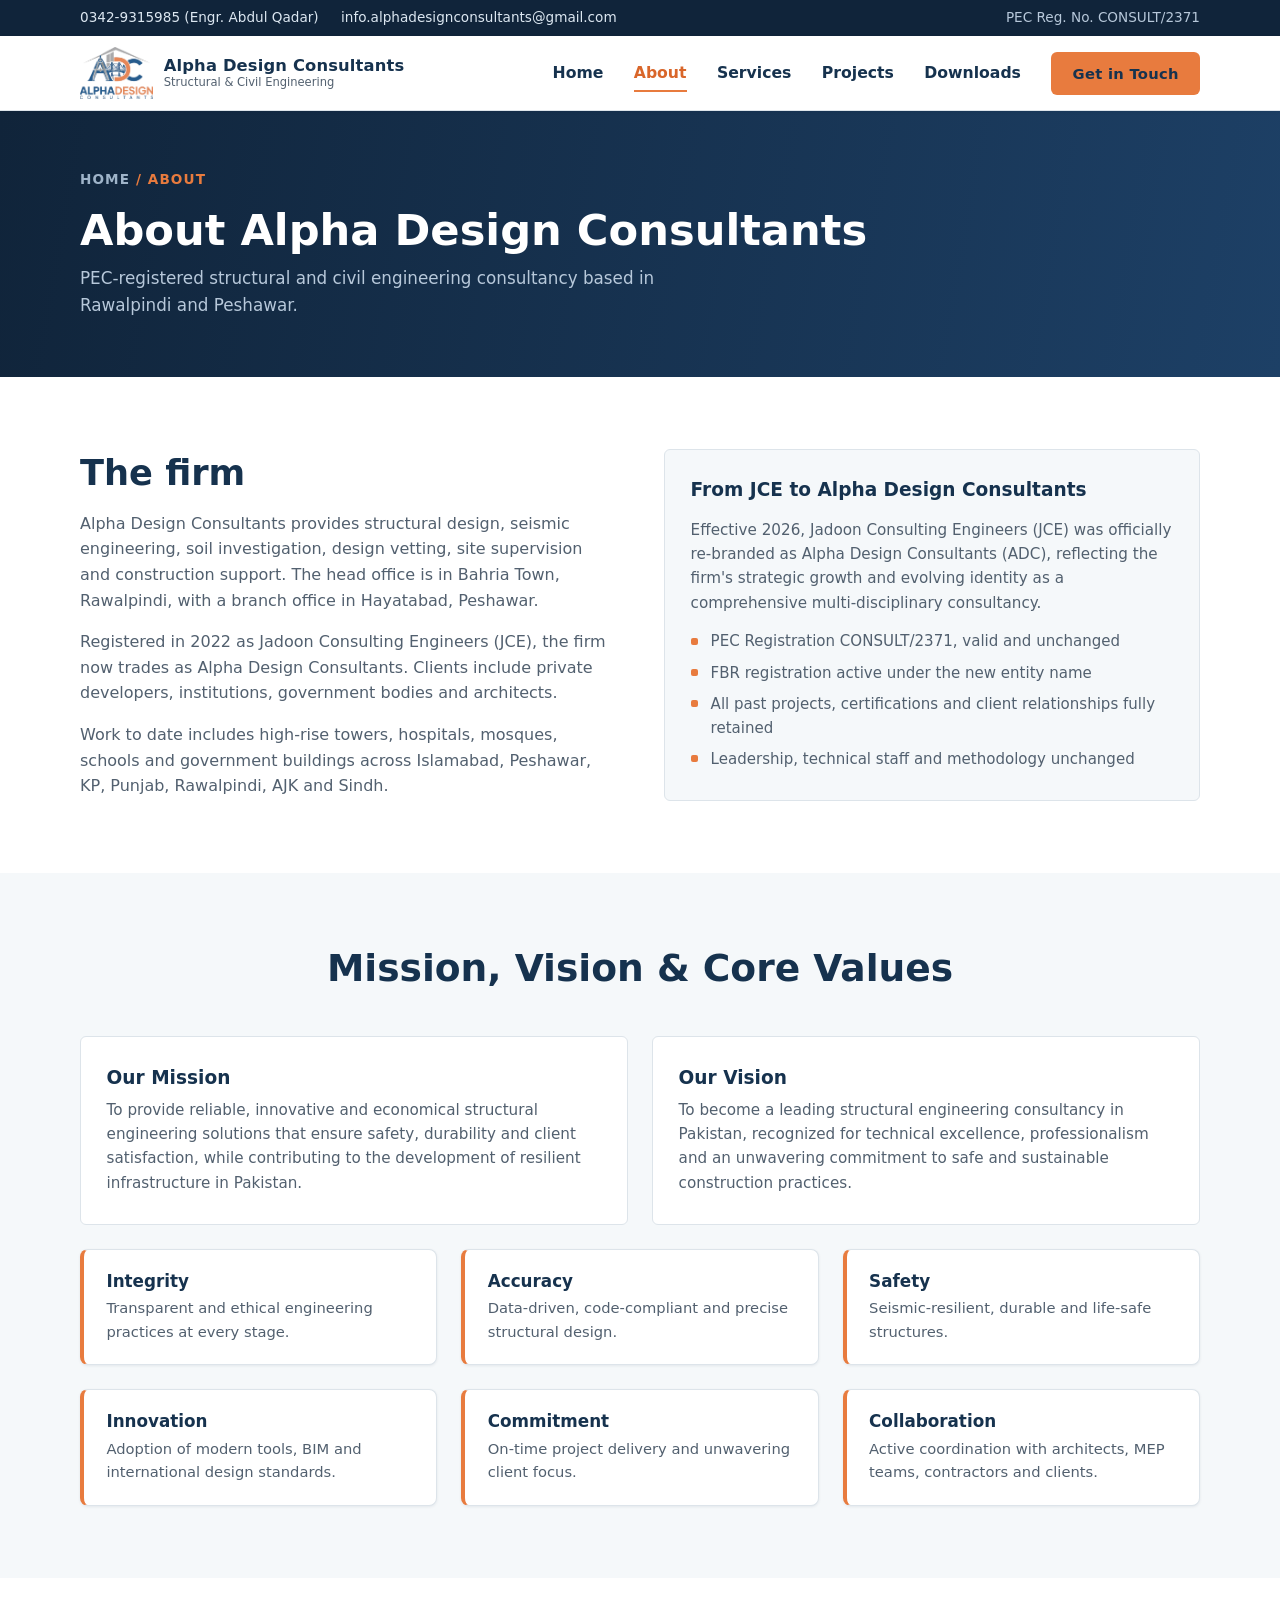
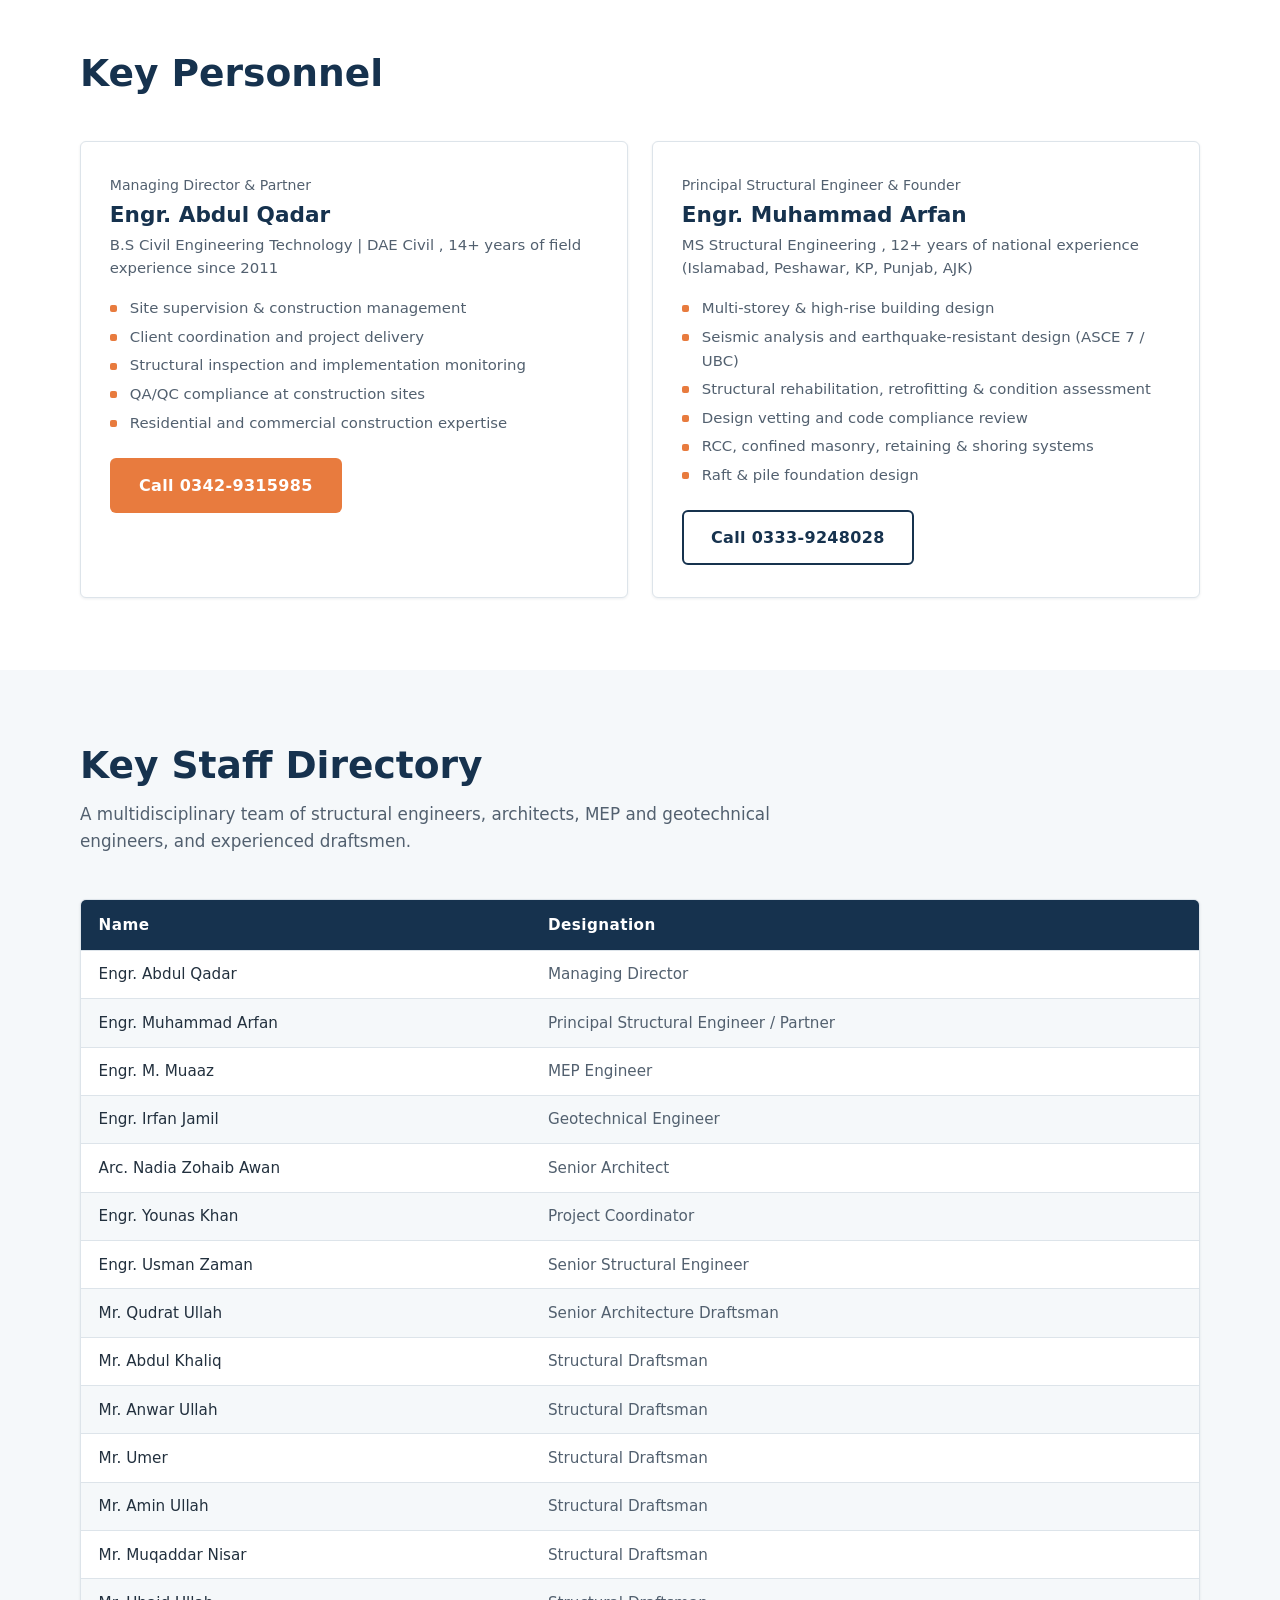
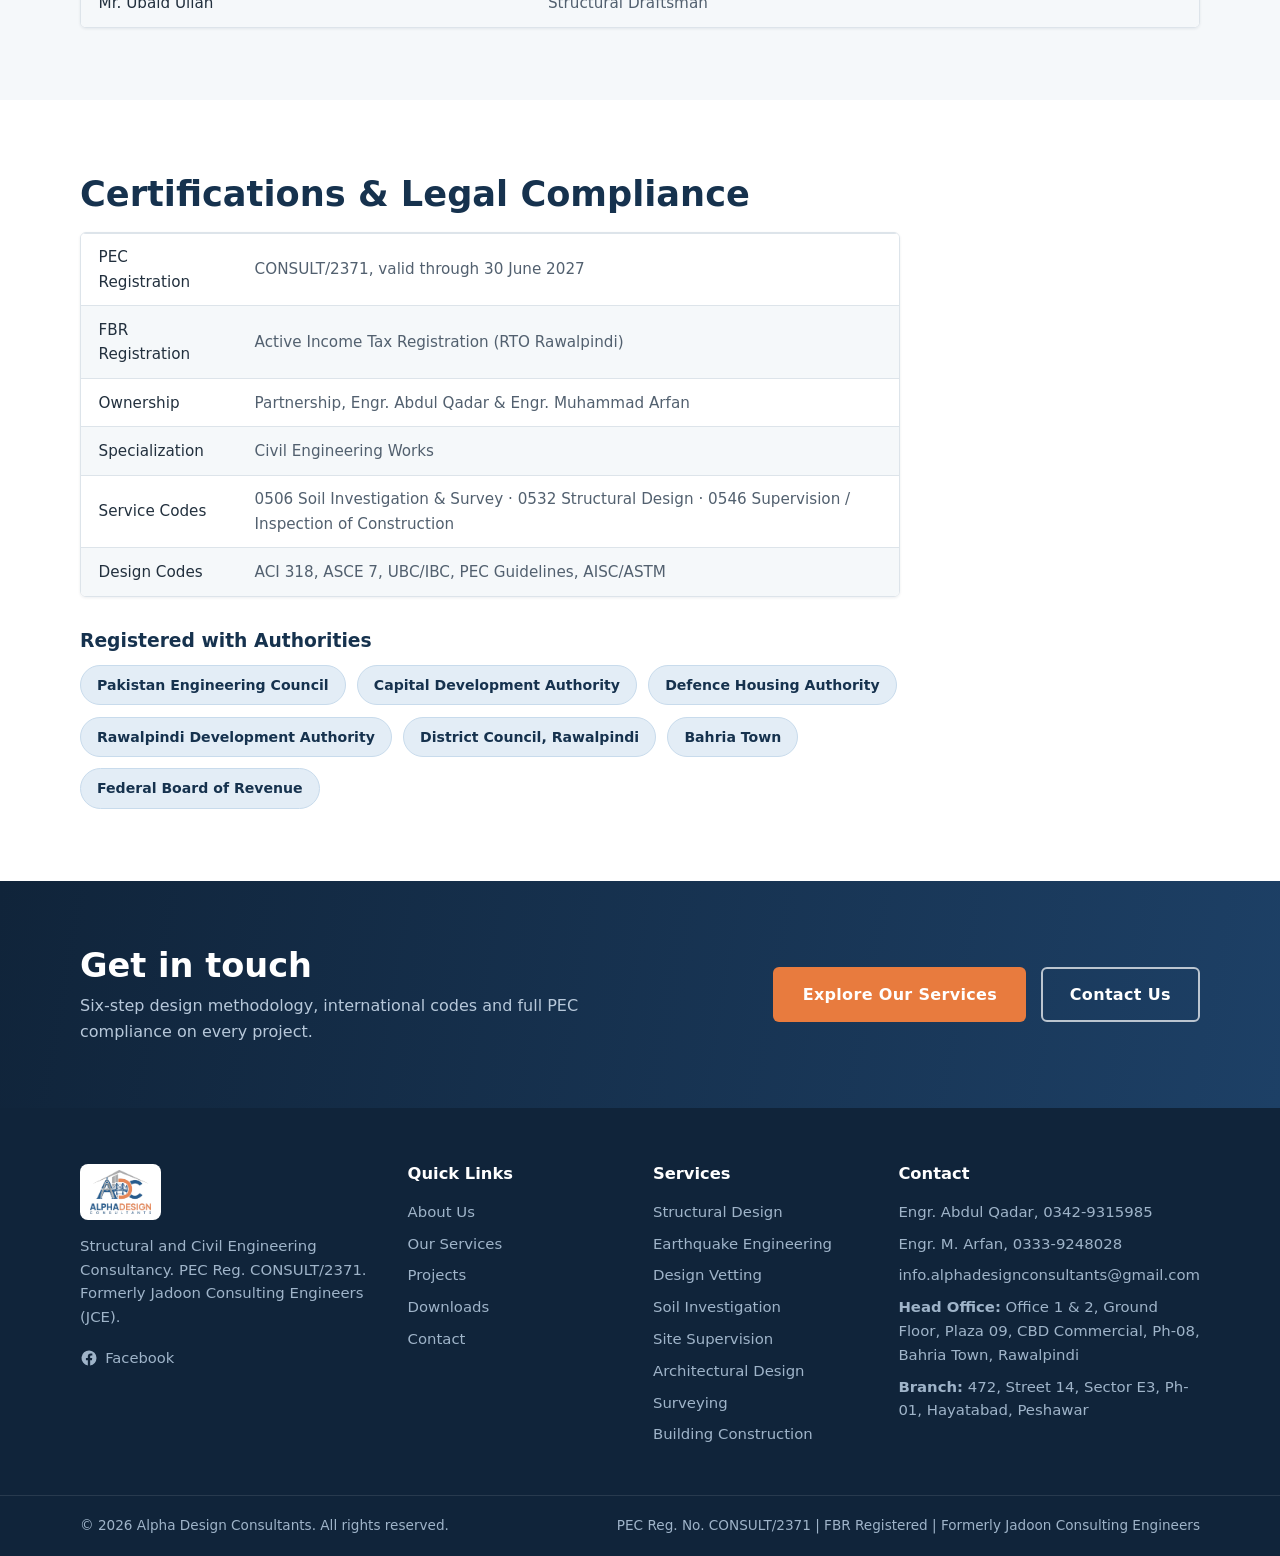
==== commit fa2e41b8: "Add Registration/Enlistments sections and Downloads page - Split home authority strip into Our Regis" ====
--- a/about.html
+++ b/about.html
@@ -43,6 +43,7 @@
         <a href="about.html" class="is-active">About</a>
         <a href="services.html">Services</a>
         <a href="projects.html">Projects</a>
+        <a href="downloads.html">Downloads</a>
         <a href="contact.html" class="btn btn--primary">Get in Touch</a>
       </nav>
     </div>
@@ -258,6 +259,7 @@
             <li><a href="about.html">About Us</a></li>
             <li><a href="services.html">Our Services</a></li>
             <li><a href="projects.html">Projects</a></li>
+            <li><a href="downloads.html">Downloads</a></li>
             <li><a href="contact.html">Contact</a></li>
           </ul>
         </div>
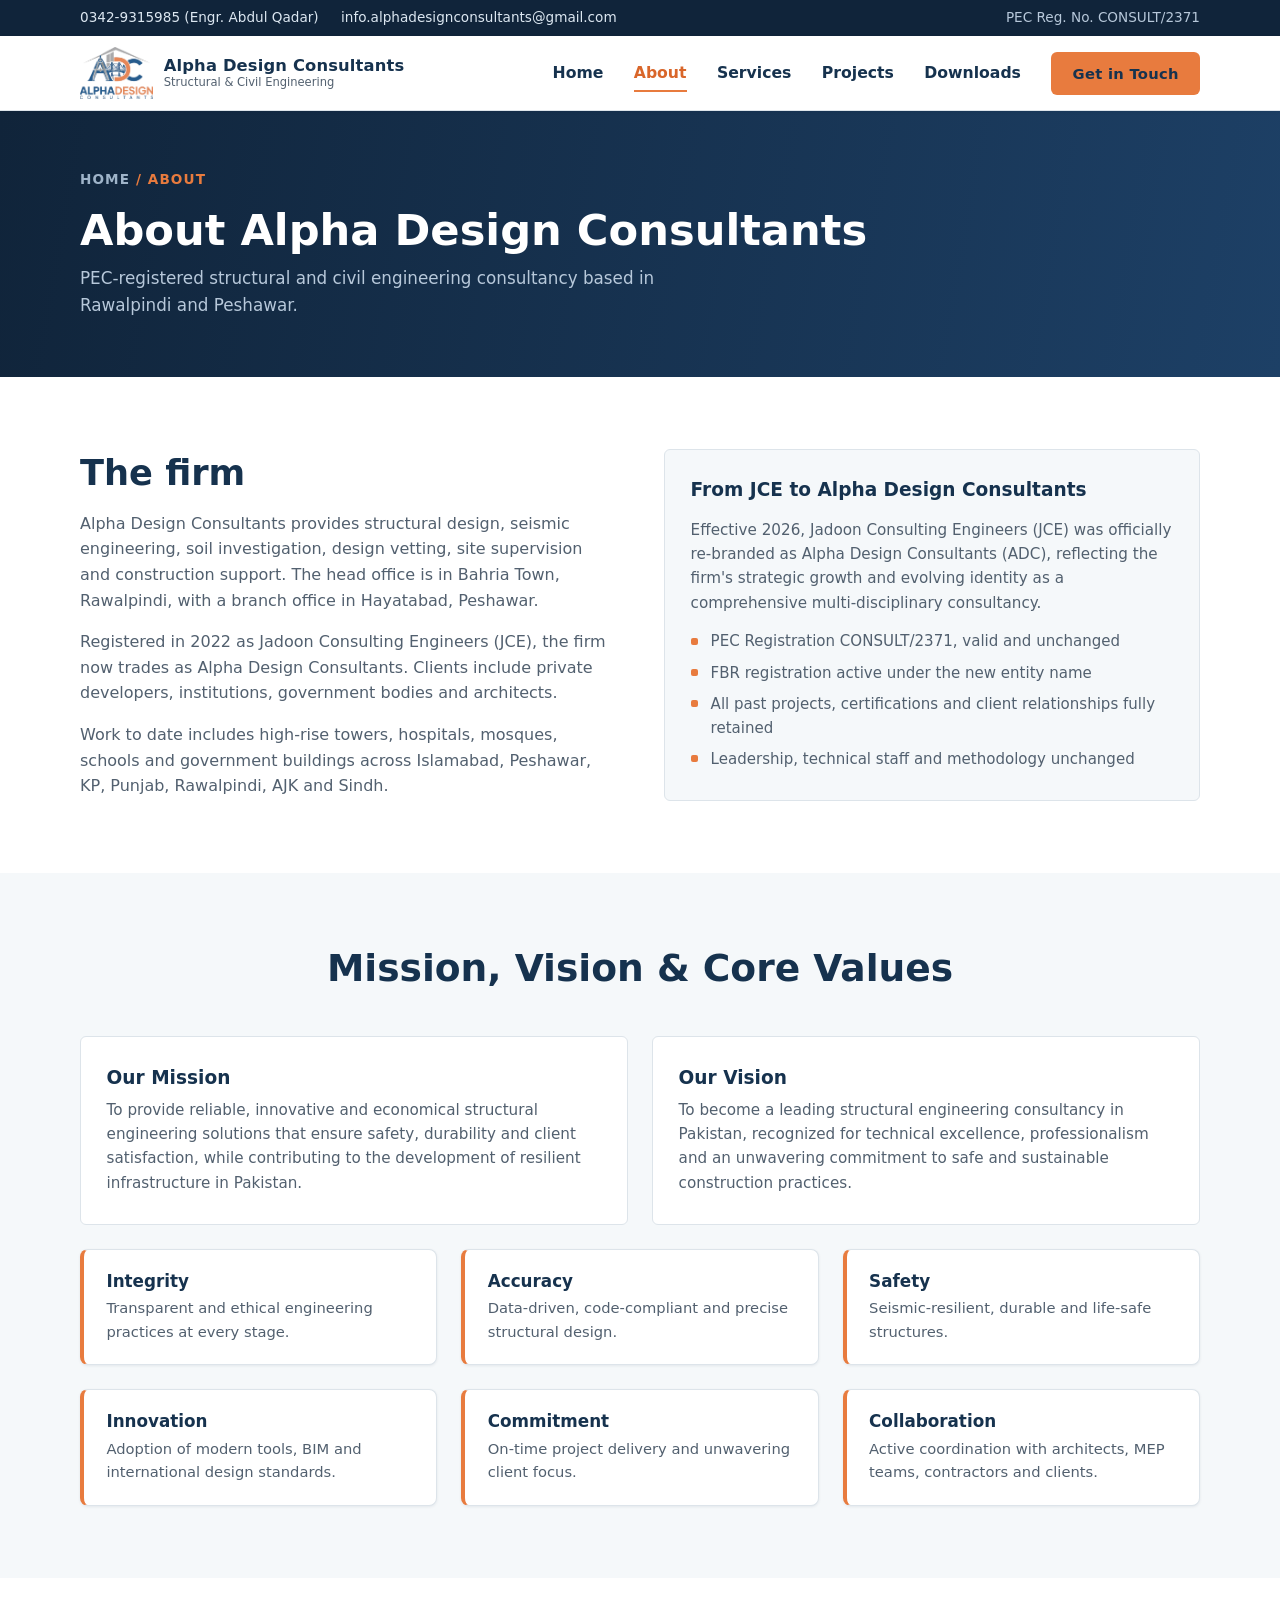
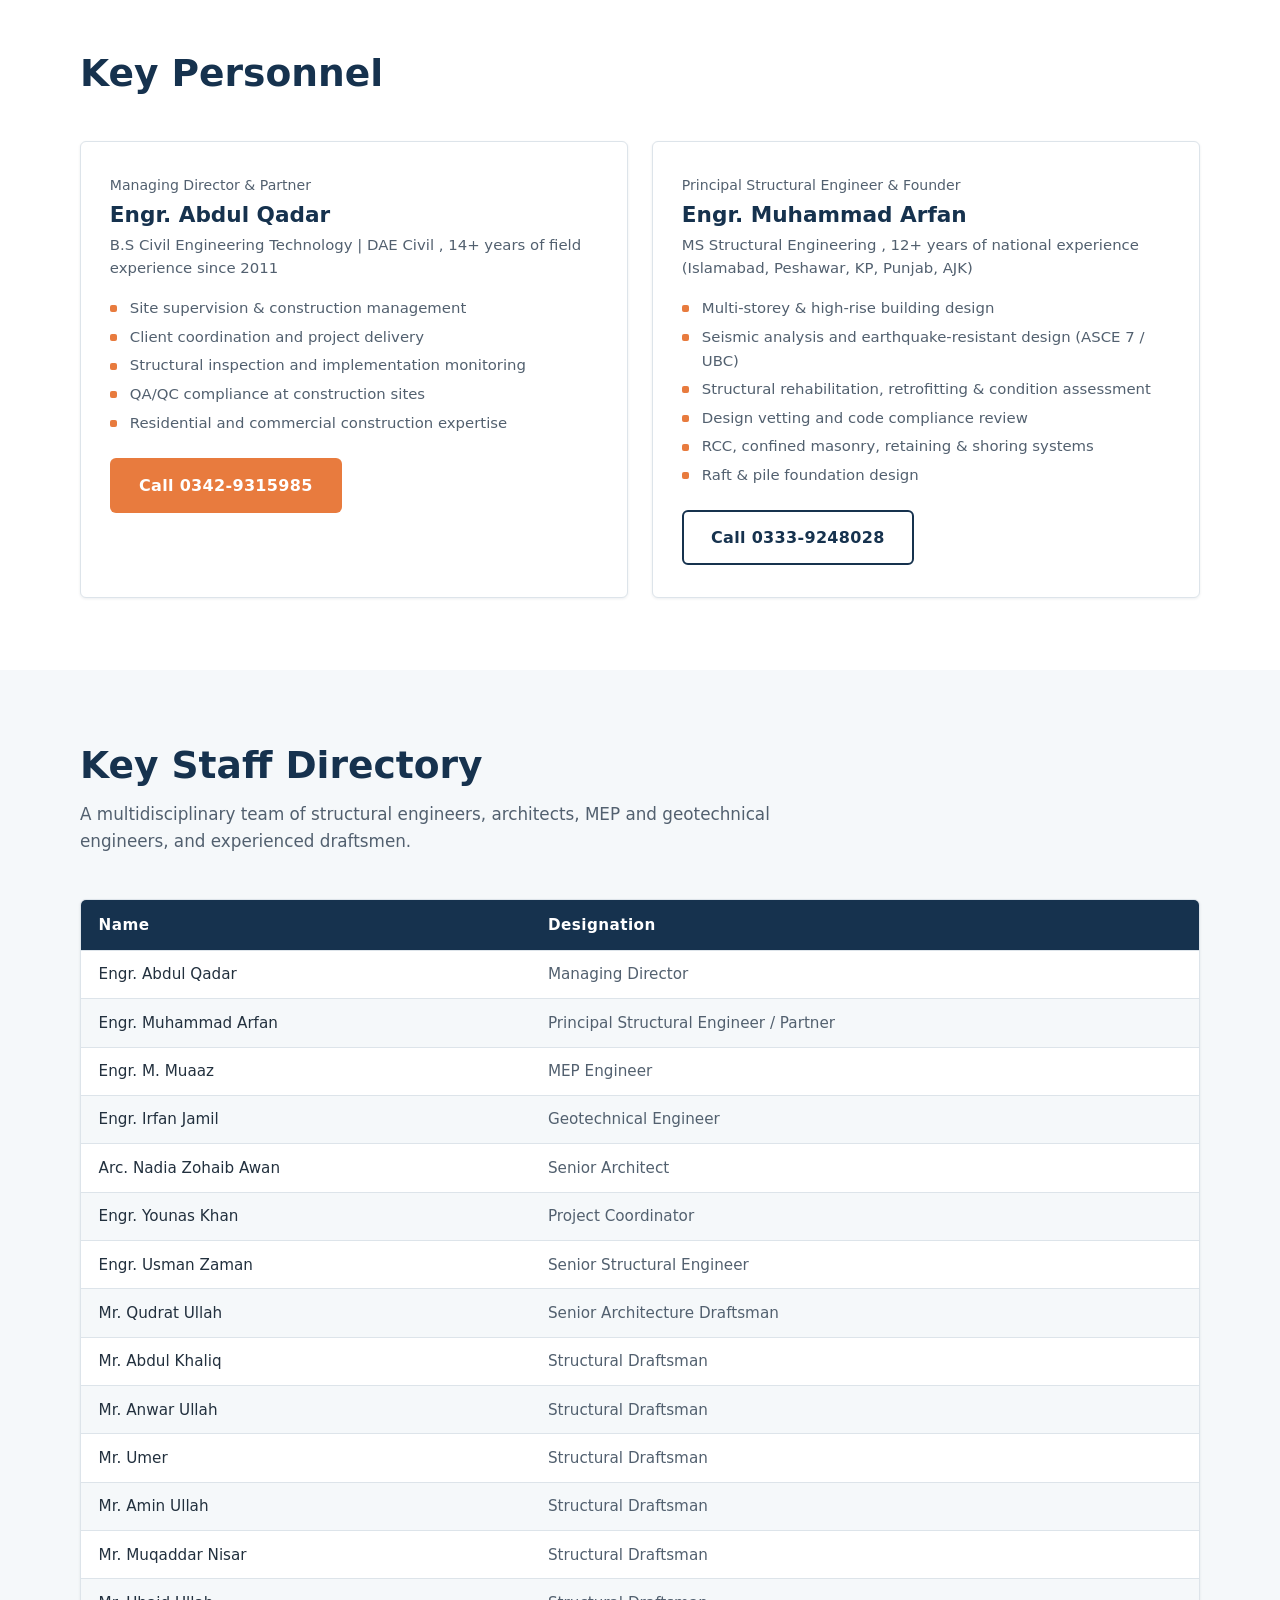
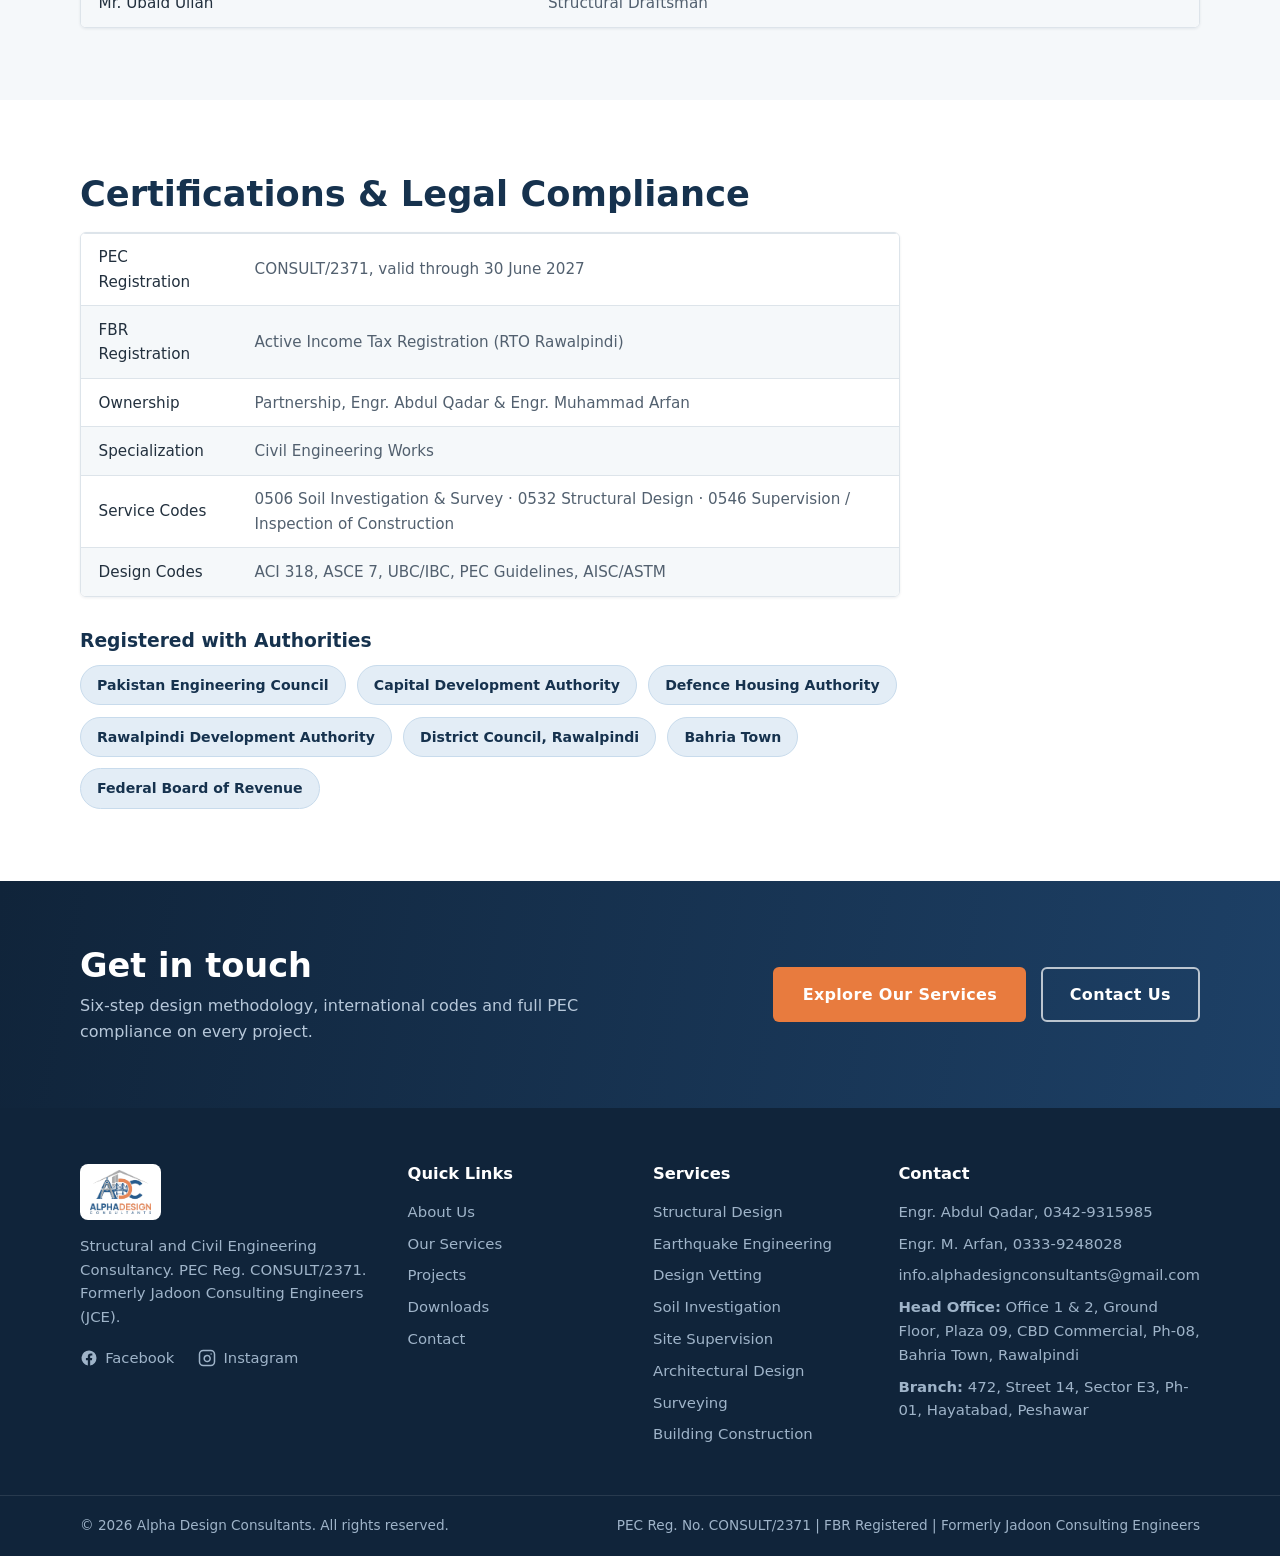
==== commit 771930b3: "Add Instagram link to footer on all pages Co-authored-by: Cursor <cursoragent@cursor.com>" ====
--- a/about.html
+++ b/about.html
@@ -252,6 +252,10 @@
             <svg viewBox="0 0 24 24" fill="currentColor" aria-hidden="true"><path d="M22 12a10 10 0 1 0-11.56 9.88v-6.99H7.9V12h2.54V9.8c0-2.5 1.49-3.89 3.77-3.89 1.09 0 2.23.2 2.23.2v2.46h-1.26c-1.24 0-1.63.77-1.63 1.56V12h2.78l-.44 2.89h-2.34v6.99A10 10 0 0 0 22 12z"/></svg>
             Facebook
           </a>
+          <a class="footer__social" href="https://www.instagram.com/alphadesignconsultants" target="_blank" rel="noopener">
+            <svg viewBox="0 0 24 24" fill="none" stroke="currentColor" stroke-width="2" stroke-linecap="round" stroke-linejoin="round" aria-hidden="true"><rect x="2" y="2" width="20" height="20" rx="5"/><path d="M16 11.37a4 4 0 1 1-7.75 1.13 4 4 0 0 1 7.75-1.13z"/><line x1="17.5" y1="6.5" x2="17.51" y2="6.5"/></svg>
+            Instagram
+          </a>
         </div>
         <div>
           <h4>Quick Links</h4>
--- a/css/styles.css
+++ b/css/styles.css
@@ -1048,6 +1048,7 @@
   align-items: center;
   gap: 0.45rem;
   margin-top: 1rem;
+  margin-right: 1.2rem;
   font-size: 0.92rem;
 }
 
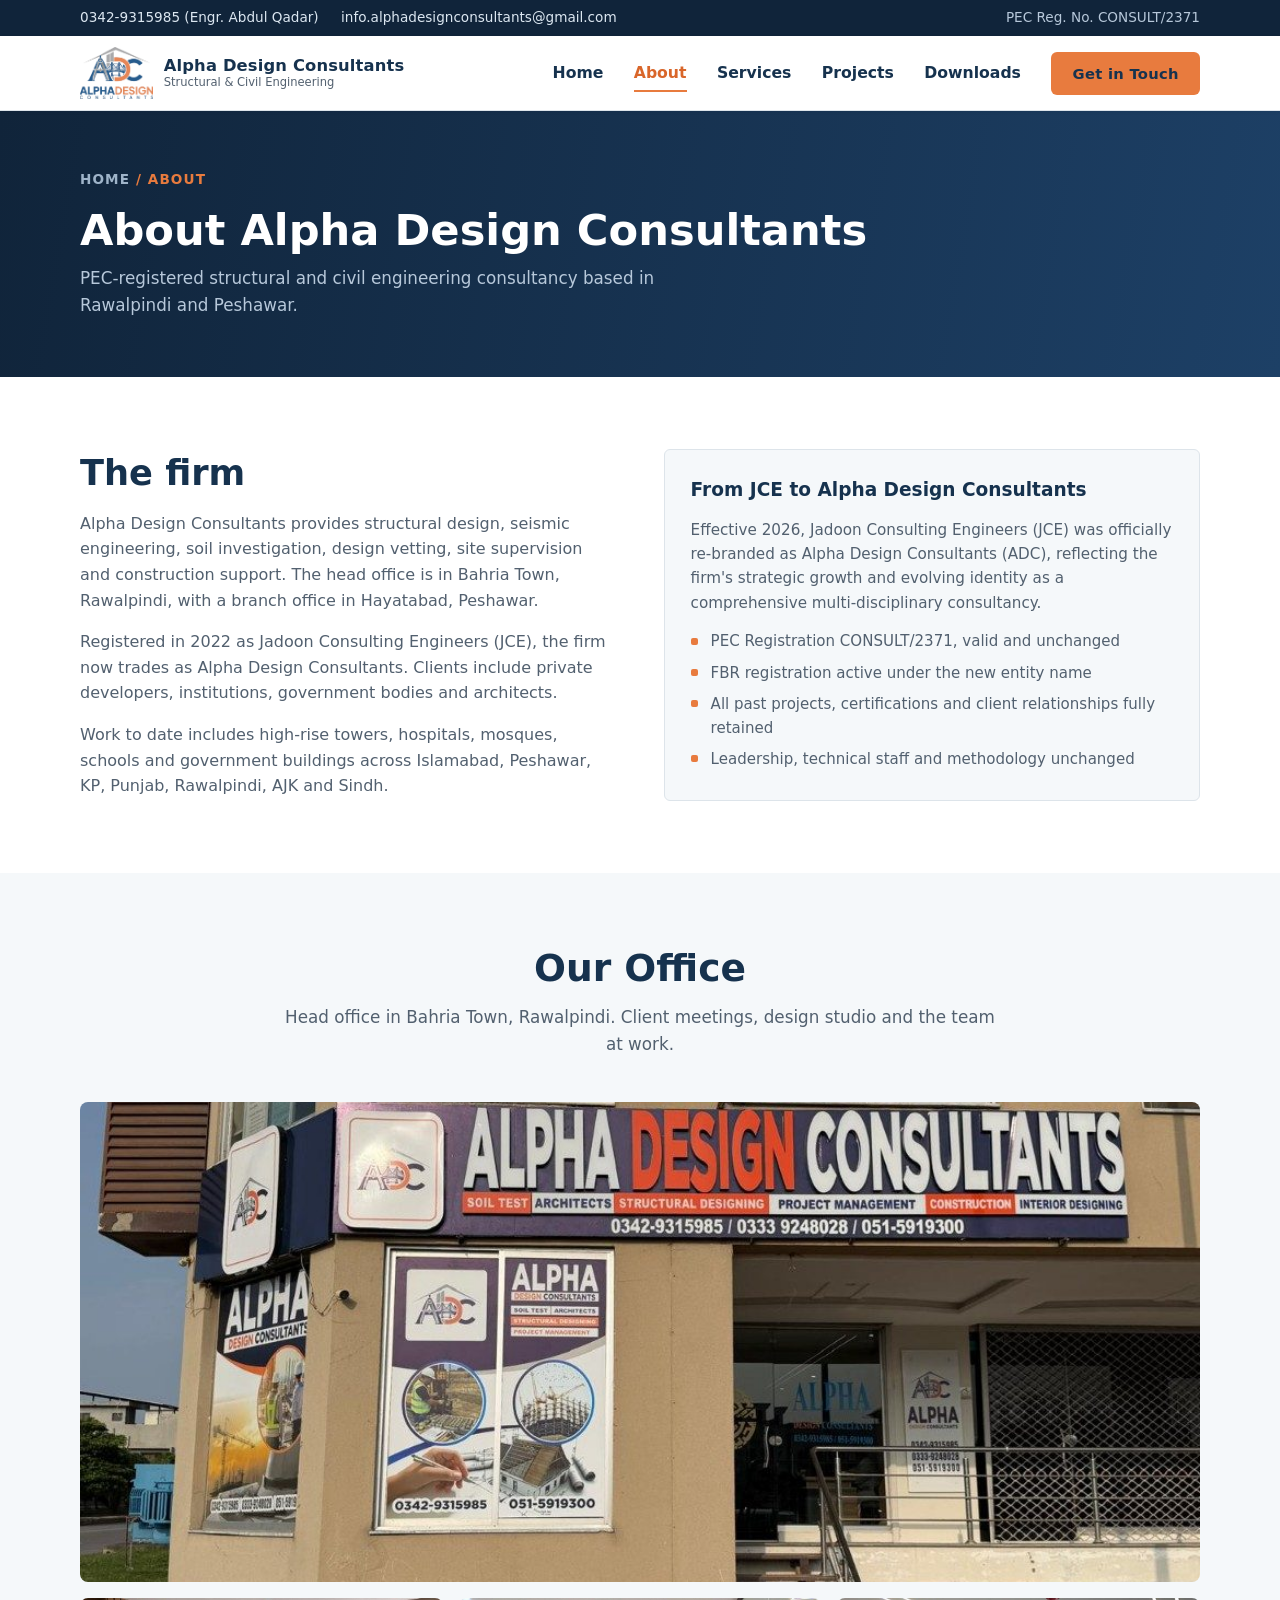
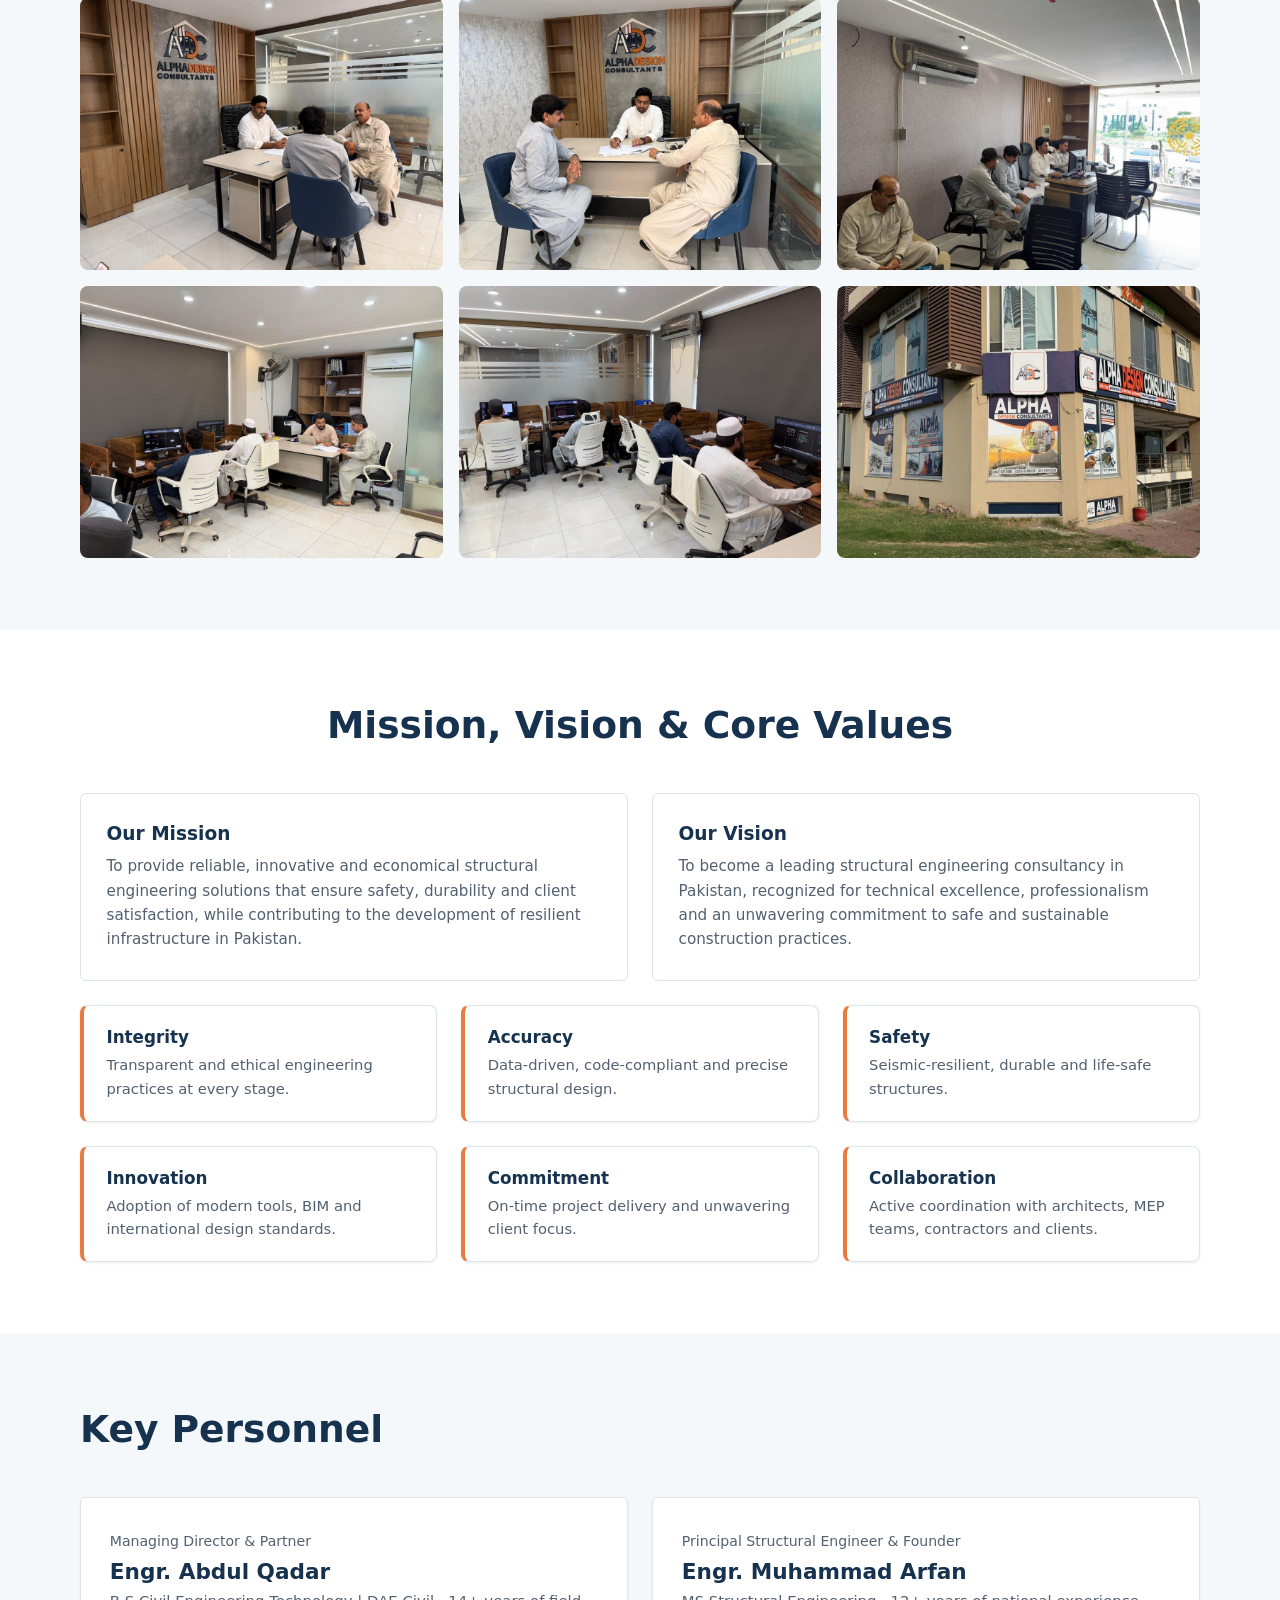
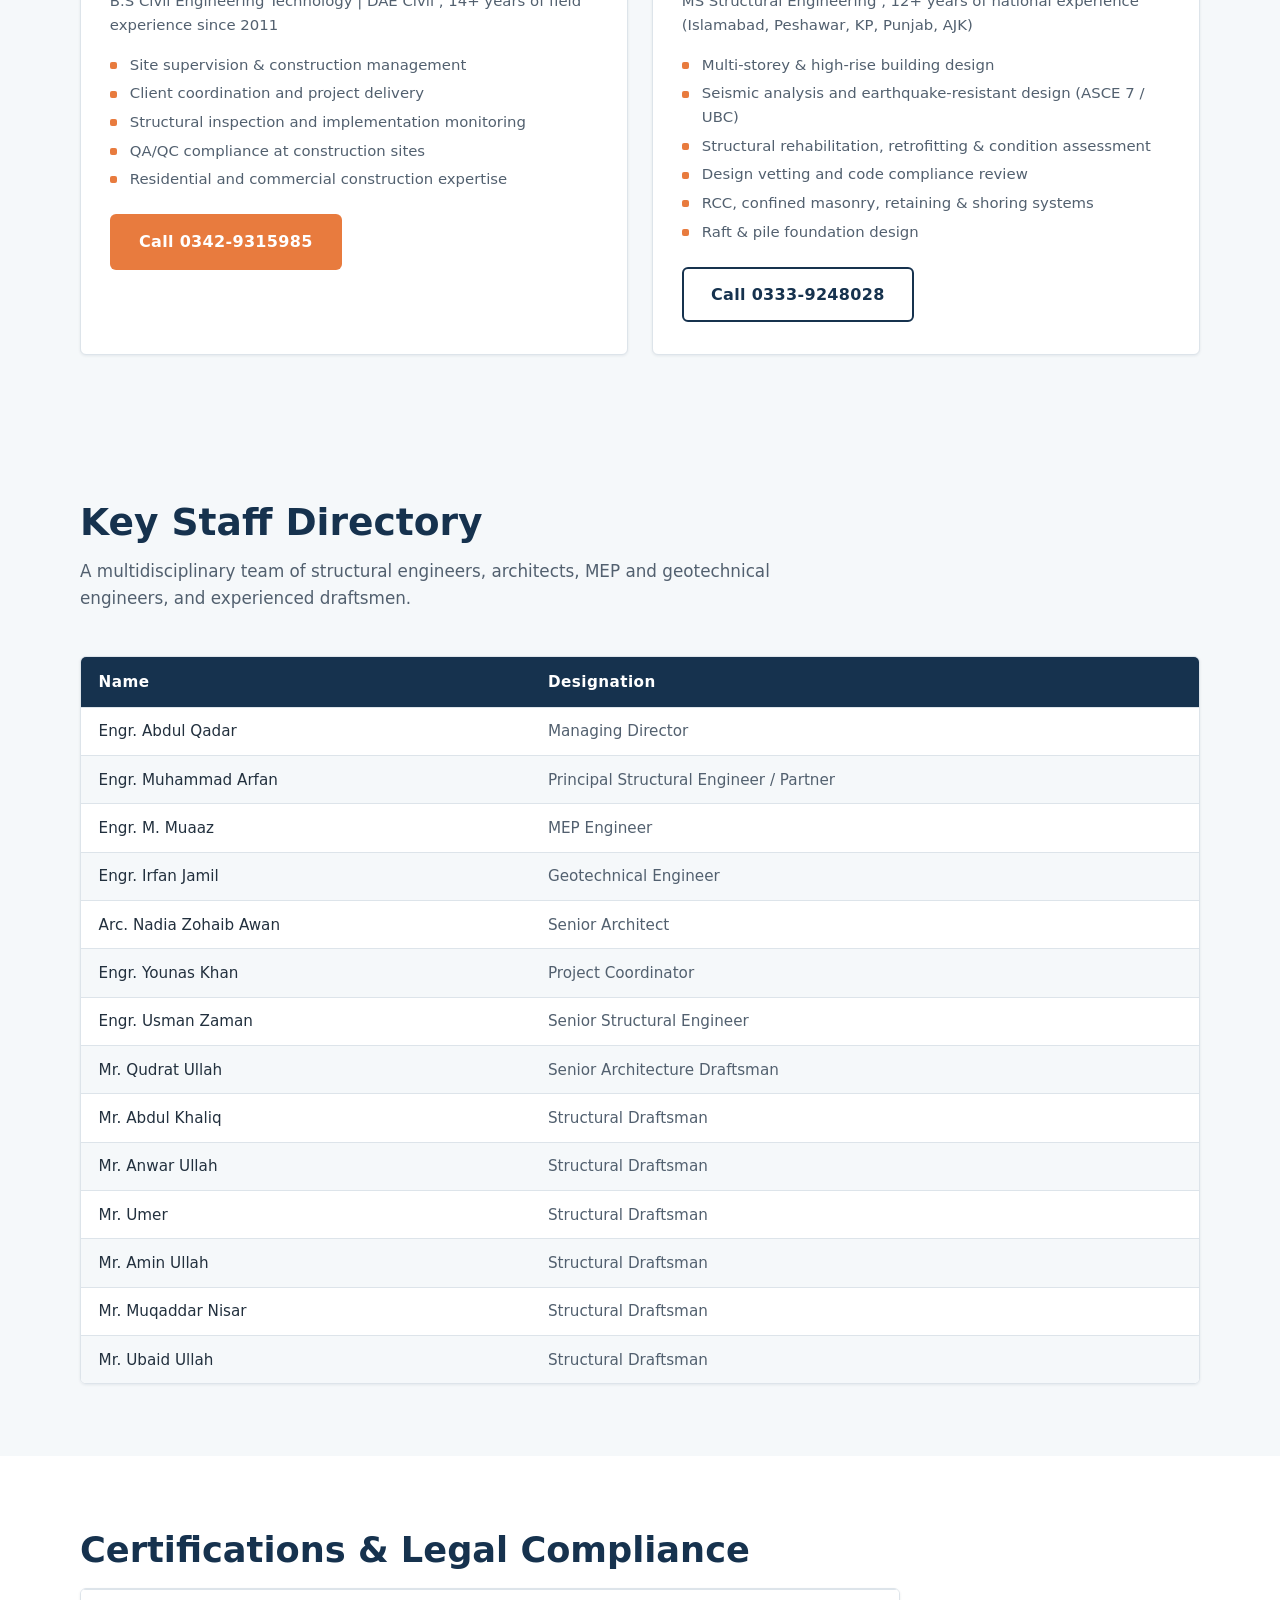
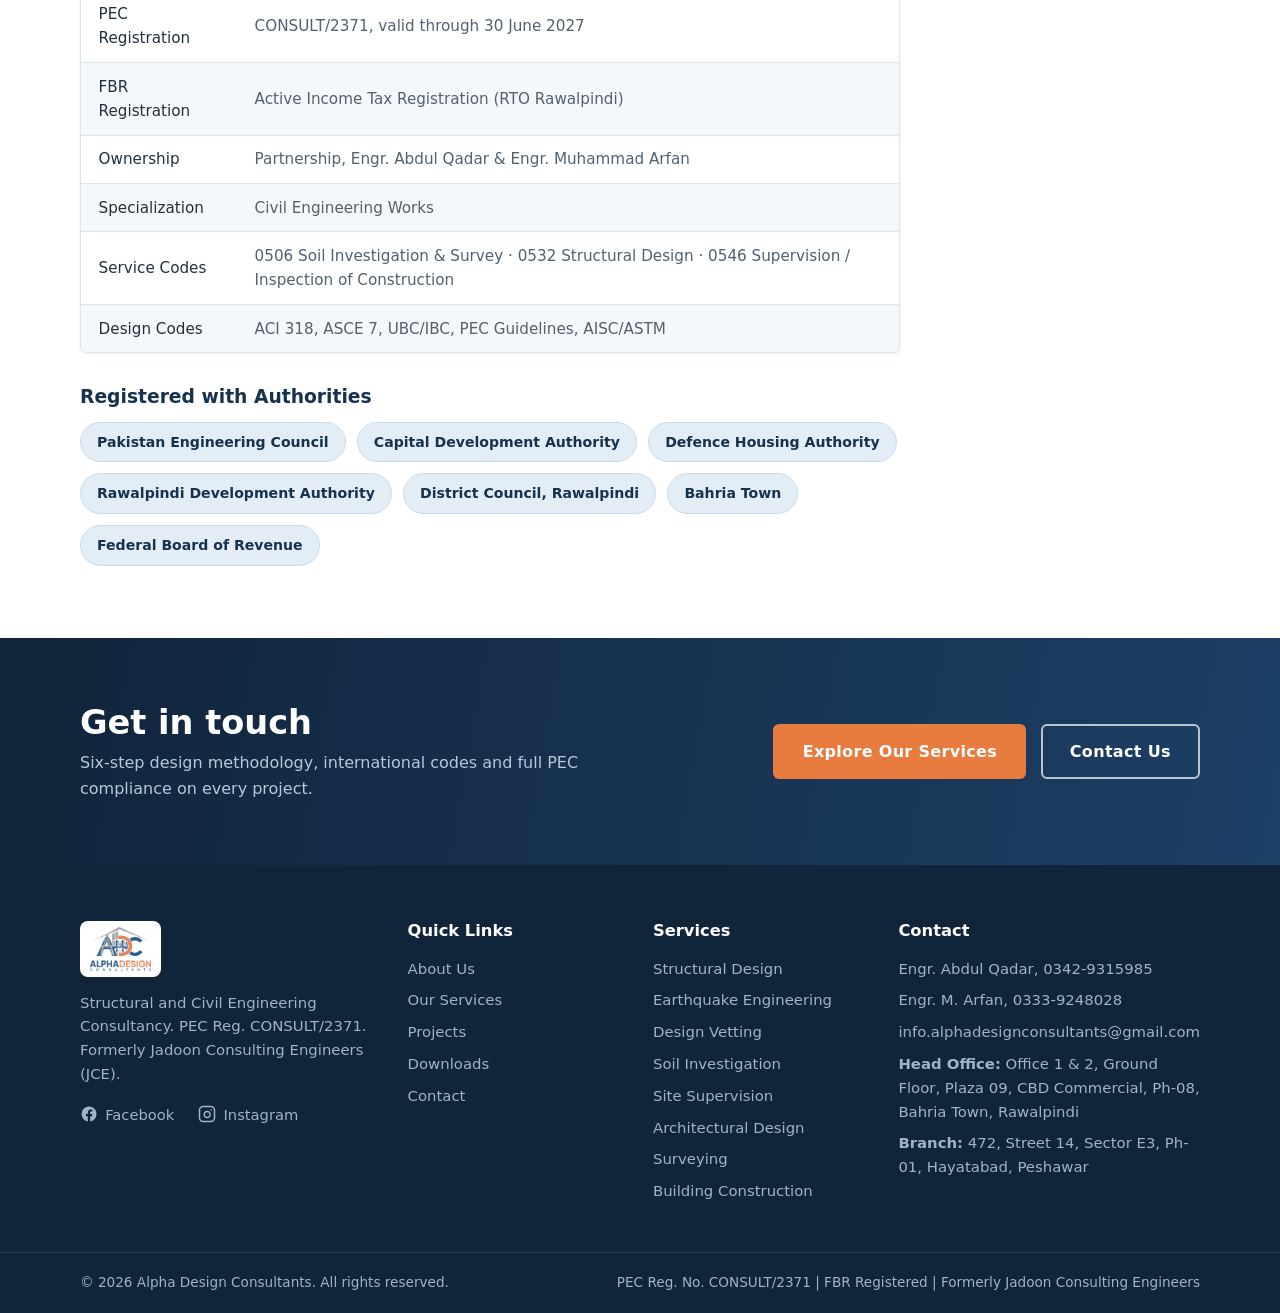
==== commit 4d82e9b3: "Add Our Office photo gallery on About and exterior shots on Contact Co-authored-by: Cursor <cursorag" ====
--- a/about.html
+++ b/about.html
@@ -87,6 +87,38 @@
     <section class="section section--soft">
       <div class="container">
         <div class="section-head section-head--center">
+          <h2>Our Office</h2>
+          <p>Head office in Bahria Town, Rawalpindi. Client meetings, design studio and the team at work.</p>
+        </div>
+        <div class="office-gallery">
+          <figure class="office-gallery__item office-gallery__item--wide">
+            <img src="assets/img/office-exterior-sign.jpg" alt="Alpha Design Consultants head office exterior and storefront signage, Bahria Town Rawalpindi" loading="lazy">
+          </figure>
+          <figure class="office-gallery__item">
+            <img src="assets/img/office-md-meeting.jpg" alt="Client meeting in the Managing Director's office at Alpha Design Consultants" loading="lazy">
+          </figure>
+          <figure class="office-gallery__item">
+            <img src="assets/img/office-md-desk.jpg" alt="Consultation at the Managing Director's desk with the ADC logo wall behind" loading="lazy">
+          </figure>
+          <figure class="office-gallery__item">
+            <img src="assets/img/office-front-desk.jpg" alt="Front desk and waiting area inside Alpha Design Consultants office" loading="lazy">
+          </figure>
+          <figure class="office-gallery__item">
+            <img src="assets/img/office-studio-meeting.jpg" alt="Design studio with CAD workstations and a client meeting desk" loading="lazy">
+          </figure>
+          <figure class="office-gallery__item">
+            <img src="assets/img/office-studio-cad.jpg" alt="Engineering team working on structural CAD drawings at the office workstations" loading="lazy">
+          </figure>
+          <figure class="office-gallery__item">
+            <img src="assets/img/office-exterior-corner.jpg" alt="Corner view of Alpha Design Consultants office building exterior" loading="lazy">
+          </figure>
+        </div>
+      </div>
+    </section>
+
+    <section class="section">
+      <div class="container">
+        <div class="section-head section-head--center">
           <h2>Mission, Vision &amp; Core Values</h2>
         </div>
         <div class="grid grid--2" style="margin-bottom:1.5rem;">
@@ -128,7 +160,7 @@
       </div>
     </section>
 
-    <section class="section">
+    <section class="section section--soft">
       <div class="container">
         <div class="section-head">
           <h2>Key Personnel</h2>
--- a/css/styles.css
+++ b/css/styles.css
@@ -866,6 +866,54 @@
   line-height: 1.35;
 }
 
+/* ----------------------------- Office gallery ---------------------------- */
+
+.office-gallery {
+  display: grid;
+  grid-template-columns: repeat(3, 1fr);
+  gap: 1rem;
+}
+
+.office-gallery__item {
+  margin: 0;
+  overflow: hidden;
+  border-radius: 8px;
+  background: var(--bg-soft);
+  aspect-ratio: 4 / 3;
+}
+
+.office-gallery__item--wide {
+  grid-column: 1 / -1;
+  aspect-ratio: 21 / 9;
+}
+
+.office-gallery__item img {
+  width: 100%;
+  height: 100%;
+  object-fit: cover;
+  display: block;
+  transition: transform 0.35s ease;
+}
+
+.office-gallery__item:hover img {
+  transform: scale(1.03);
+}
+
+.office-photos {
+  display: grid;
+  grid-template-columns: 1fr 1fr;
+  gap: 0.7rem;
+  margin: 1rem 0;
+}
+
+.office-photos img {
+  width: 100%;
+  aspect-ratio: 4 / 3;
+  object-fit: cover;
+  border-radius: 6px;
+  display: block;
+}
+
 /* ----------------------------- Contact page ------------------------------ */
 
 .contact-card {
@@ -1130,7 +1178,8 @@
   }
 
   .authority img,
-  .project-card__media img {
+  .project-card__media img,
+  .office-gallery__item img {
     transition: none;
   }
 }
@@ -1153,6 +1202,14 @@
 
   .stats__grid {
     grid-template-columns: repeat(3, 1fr);
+  }
+
+  .office-gallery {
+    grid-template-columns: repeat(2, 1fr);
+  }
+
+  .office-gallery__item--wide {
+    aspect-ratio: 16 / 9;
   }
 }
 
@@ -1247,4 +1304,16 @@
     grid-template-columns: 1fr;
     gap: 1.8rem 1rem;
   }
-}
+
+  .office-gallery {
+    grid-template-columns: 1fr;
+  }
+
+  .office-gallery__item--wide {
+    aspect-ratio: 4 / 3;
+  }
+
+  .office-photos {
+    grid-template-columns: 1fr;
+  }
+}
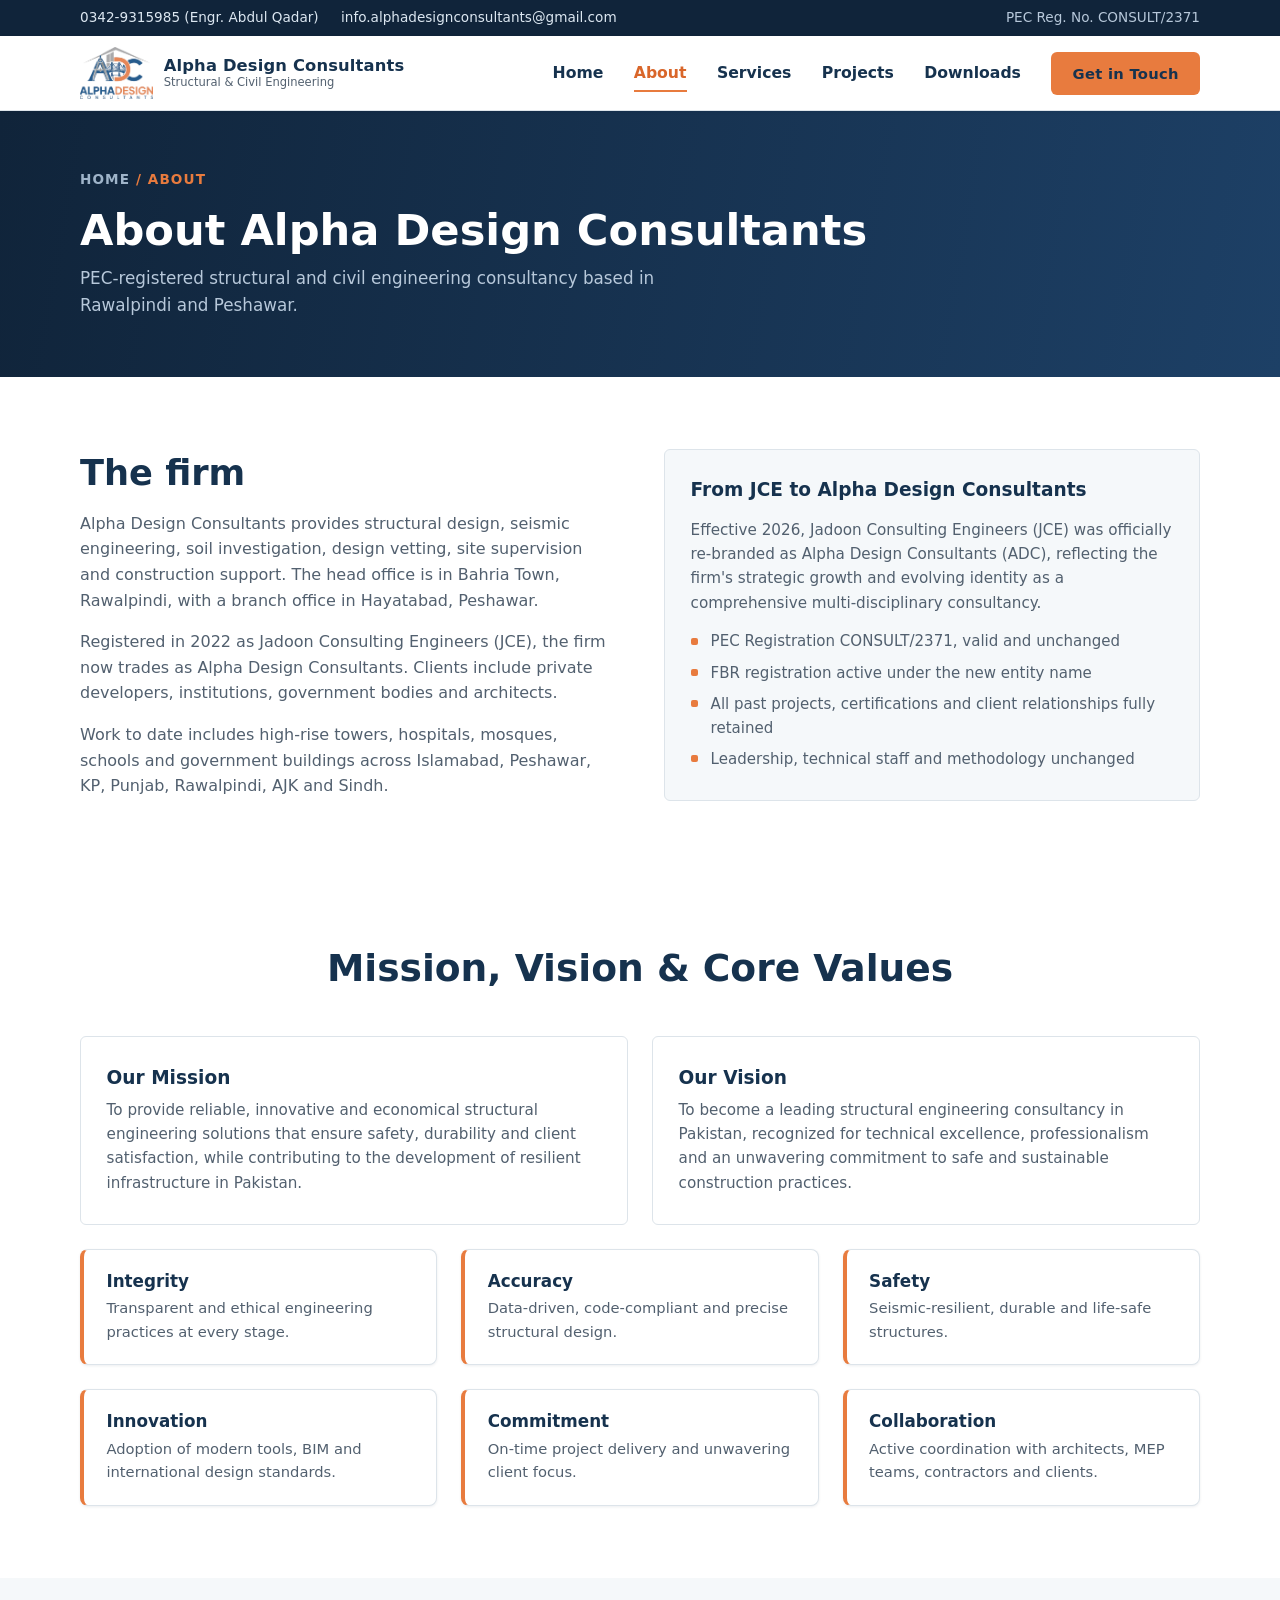
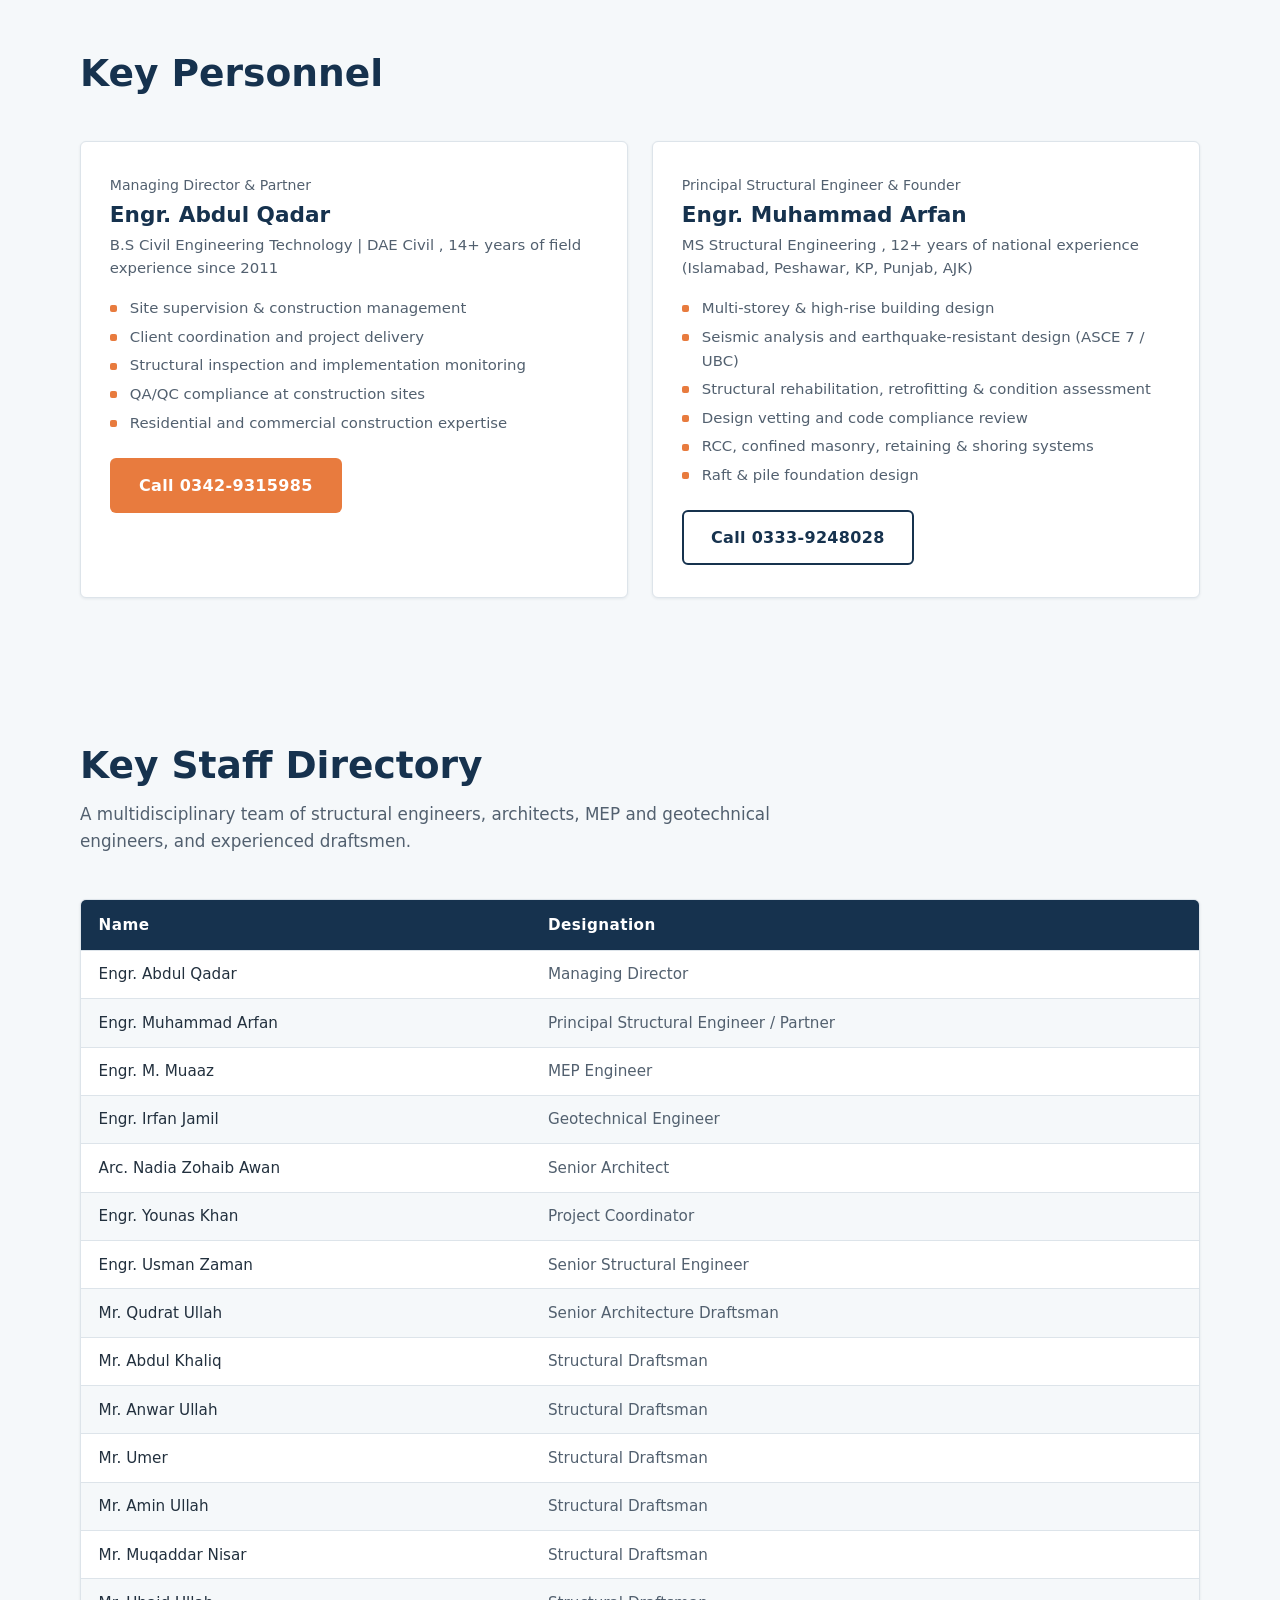
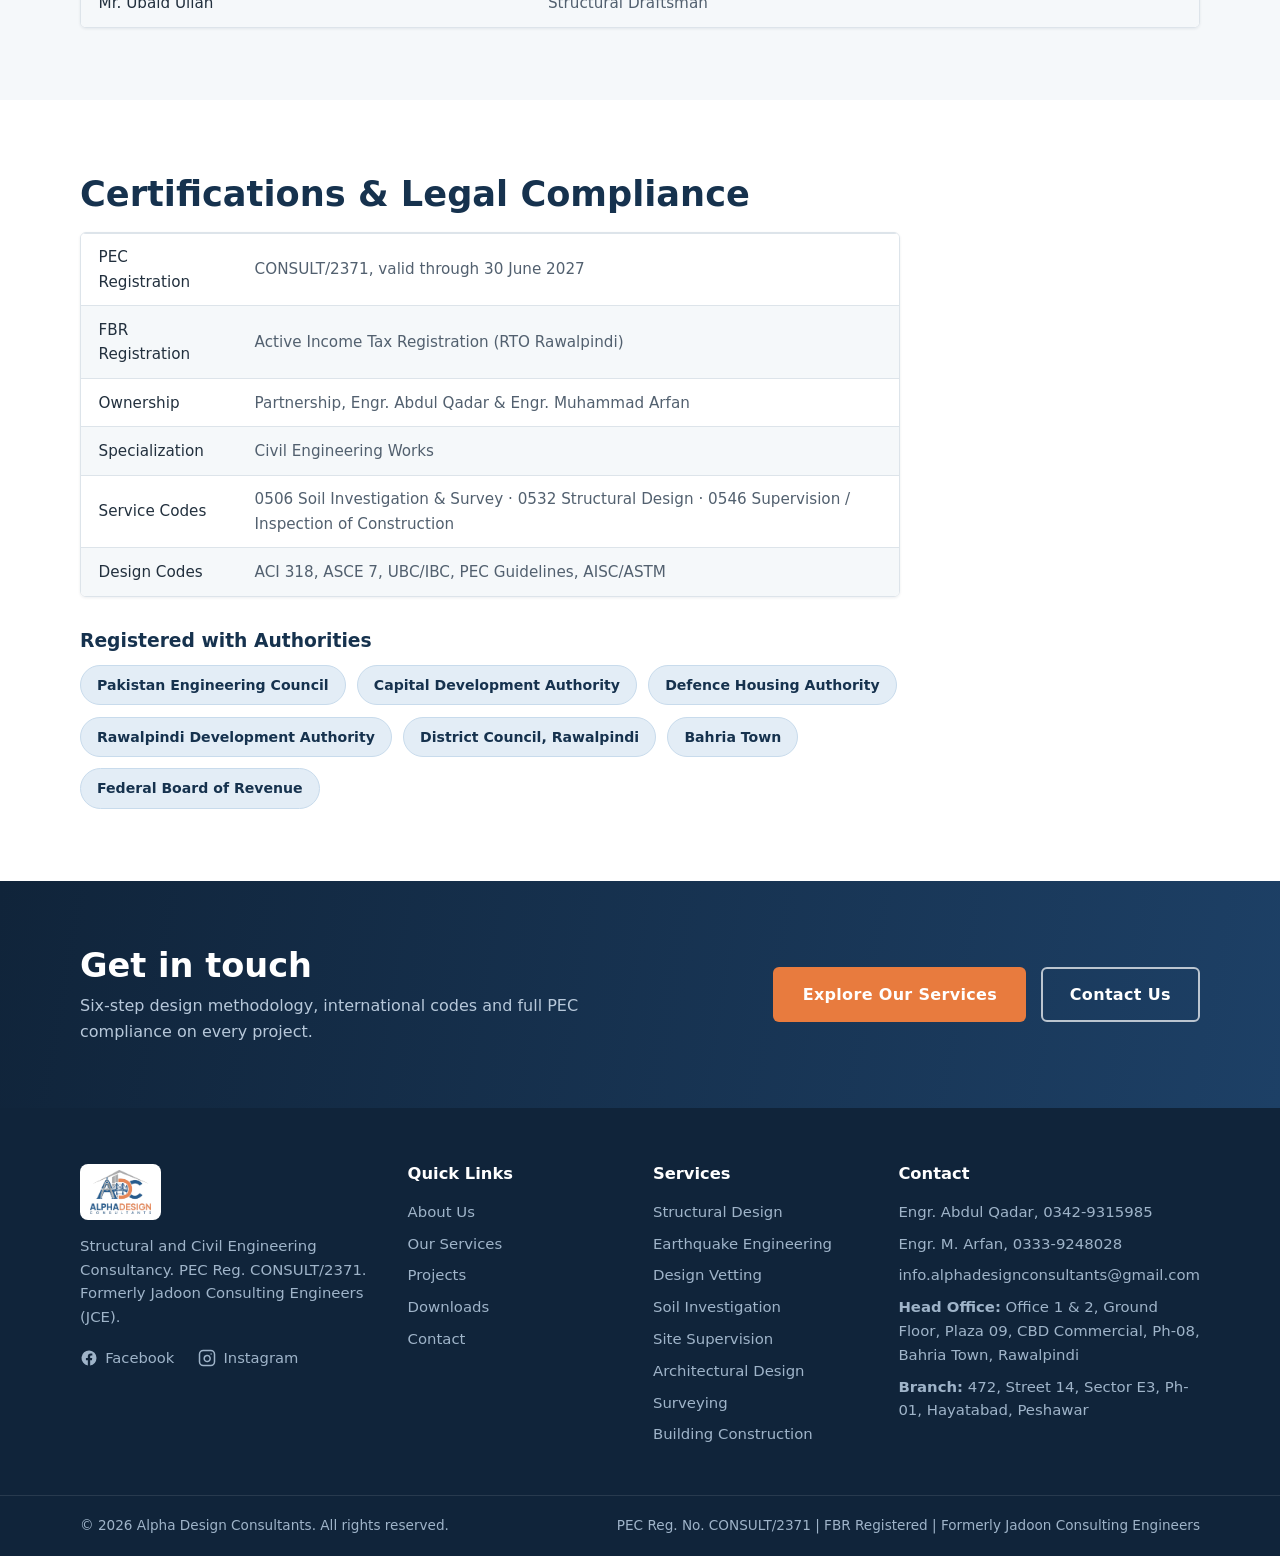
==== commit 2daca4f2: "Move Our Office photo gallery from About to the homepage Co-authored-by: Cursor <cursoragent@cursor." ====
--- a/about.html
+++ b/about.html
@@ -80,38 +80,6 @@
               </ul>
             </div>
           </div>
-        </div>
-      </div>
-    </section>
-
-    <section class="section section--soft">
-      <div class="container">
-        <div class="section-head section-head--center">
-          <h2>Our Office</h2>
-          <p>Head office in Bahria Town, Rawalpindi. Client meetings, design studio and the team at work.</p>
-        </div>
-        <div class="office-gallery">
-          <figure class="office-gallery__item office-gallery__item--wide">
-            <img src="assets/img/office-exterior-sign.jpg" alt="Alpha Design Consultants head office exterior and storefront signage, Bahria Town Rawalpindi" loading="lazy">
-          </figure>
-          <figure class="office-gallery__item">
-            <img src="assets/img/office-md-meeting.jpg" alt="Client meeting in the Managing Director's office at Alpha Design Consultants" loading="lazy">
-          </figure>
-          <figure class="office-gallery__item">
-            <img src="assets/img/office-md-desk.jpg" alt="Consultation at the Managing Director's desk with the ADC logo wall behind" loading="lazy">
-          </figure>
-          <figure class="office-gallery__item">
-            <img src="assets/img/office-front-desk.jpg" alt="Front desk and waiting area inside Alpha Design Consultants office" loading="lazy">
-          </figure>
-          <figure class="office-gallery__item">
-            <img src="assets/img/office-studio-meeting.jpg" alt="Design studio with CAD workstations and a client meeting desk" loading="lazy">
-          </figure>
-          <figure class="office-gallery__item">
-            <img src="assets/img/office-studio-cad.jpg" alt="Engineering team working on structural CAD drawings at the office workstations" loading="lazy">
-          </figure>
-          <figure class="office-gallery__item">
-            <img src="assets/img/office-exterior-corner.jpg" alt="Corner view of Alpha Design Consultants office building exterior" loading="lazy">
-          </figure>
         </div>
       </div>
     </section>
